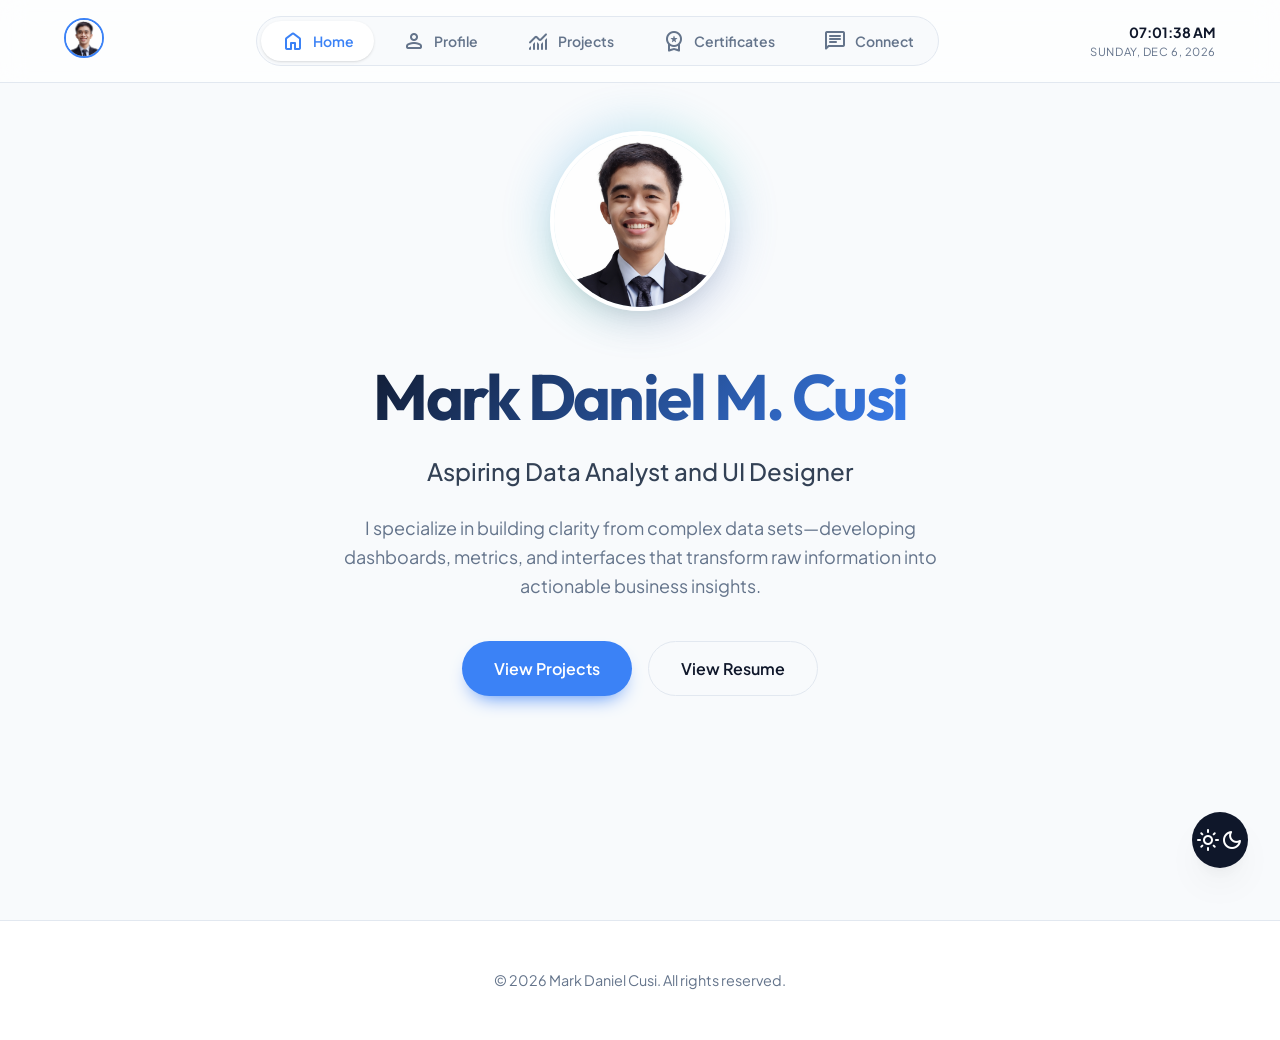
==== index.html @ cce2f7a3 "first commit" ====
<!DOCTYPE html>
<html lang="en">

<head>
    <meta charset="UTF-8">
    <meta name="viewport" content="width=device-width, initial-scale=1.0">
    <title>Mark Daniel M. Cusi | Data Analyst & UI Designer</title>
    <meta name="description"
        content="Portfolio of Mark Daniel M. Cusi, an aspiring Data Analyst and UI Designer specializing in turning data into actionable insights.">
    <link rel="stylesheet" href="styles.css">
    <link rel="stylesheet"
        href="https://fonts.googleapis.com/css2?family=Material+Symbols+Rounded:opsz,wght,FILL,GRAD@20..48,100..700,0..1,-50..200" />
</head>

<body>
    <!-- Header -->
    <header class="header">
        <div class="header-container">
            <div class="header-left">
                <img class="header-profile-pic" src="assets\profilepic.png" alt="Mark Daniel M. Cusi">
            </div>

            <nav class="navigation">
                <button class="nav-btn active" data-page="home">
                    <span class="material-symbols-rounded">home</span>Home
                </button>
                <button class="nav-btn" data-page="profile">
                    <span class="material-symbols-rounded">person</span>Profile
                </button>
                <button class="nav-btn" data-page="projects">
                    <span class="material-symbols-rounded">monitoring</span>Projects
                </button>
                <button class="nav-btn" data-page="certificates">
                    <span class="material-symbols-rounded">workspace_premium</span>Certificates
                </button>
                <button class="nav-btn" data-page="connect">
                    <span class="material-symbols-rounded">chat</span>Connect
                </button>
            </nav>

            <div class="header-right">
                <div class="time-info">
                    <div class="time" id="currentTime">00:00:00 AM</div>
                    <div class="date" id="currentDate">LOADING...</div>
                </div>
                <button class="hamburger" id="hamburger" aria-label="Menu">
                    <span class="material-symbols-rounded">menu</span>
                </button>
            </div>
        </div>

        <!-- Mobile Navigation -->
        <div class="mobile-nav" id="mobileNav">
            <button class="nav-btn active" data-page="home"><span
                    class="material-symbols-rounded">home</span>Home</button>
            <button class="nav-btn" data-page="profile"><span
                    class="material-symbols-rounded">person</span>Profile</button>
            <button class="nav-btn" data-page="projects"><span
                    class="material-symbols-rounded">monitoring</span>Projects</button>
            <button class="nav-btn" data-page="certificates"><span
                    class="material-symbols-rounded">workspace_premium</span>Certificates</button>
            <button class="nav-btn" data-page="connect"><span
                    class="material-symbols-rounded">chat</span>Connect</button>
        </div>
    </header>

    <main class="container">
        <!-- Hero Section -->
        <div class="page active" id="page-home">
            <section class="hero-section">
                <div class="hero-image-wrapper">
                    <img src="assets\profilepic.png" alt="Mark Daniel M. Cusi" class="hero-image">
                </div>
                <div class="hero-content">
                    <h1>Mark Daniel M. Cusi</h1>
                    <p class="hero-tagline">Aspiring Data Analyst and UI Designer</p>
                    <p class="hero-intro">
                        I specialize in building clarity from complex data sets—developing dashboards, metrics, and
                        interfaces that transform raw information into actionable business insights.
                    </p>
                    <div class="hero-actions">
                        <a href="#projects" class="btn btn-primary" onclick="switchPage('projects')">View Projects</a>
                        <a href="assets\CUSI-CV.pdf" class="btn btn-secondary" target="_blank">View Resume</a>
                    </div>
                </div>
            </section>
        </div>

        <!-- Profile Section -->
        <div class="page" id="page-profile">
            <h2 class="page-title">Professional Profile</h2>
            <p class="page-intro">Bridging the gap between raw data and meaningful user experiences.</p>

            <div class="profile-grid">
                <div class="profile-info">
                    <div class="info-card">
                        <h3>About Me</h3>
                        <p style="margin-bottom: 1.5rem;">
                            As an IT graduate with a focus on Business Analytics, I am passionate about data
                            storytelling. I combine technical proficiency in SQL and Python with a keen eye for design
                            to create reports that are not only accurate but also intuitive and visually compelling.
                        </p>
                        <h4 style="margin-bottom: 1rem;">Core Competencies</h4>
                        <ul class="competency-list">
                            <li>• Vibe Coding</li>
                            <li>• Data Cleaning</li>
                            <li>• SQL Optimization</li>
                            <li>• Data Analysis</li>
                            <li>• Dashboard Design</li>
                            <li>• UI/UX Principles</li>
                            <li>• Business Reporting</li>
                        </ul>
                    </div>
                </div>

                <div class="profile-skills">
                    <h3>Technical Toolset</h3>
                    <div class="skills-container">
                        <div class="skill-item">
                            <span class="material-symbols-rounded skill-icon">database</span>
                            <span class="skill-name">MySQL</span>
                        </div>
                        <div class="skill-item">
                            <span class="material-symbols-rounded skill-icon">database</span>
                            <span class="skill-name">PostgreSQL</span>
                        </div>
                        <div class="skill-item">
                            <span class="material-symbols-rounded skill-icon">terminal</span>
                            <span class="skill-name">Python</span>
                        </div>
                        <div class="skill-item">
                            <span class="material-symbols-rounded skill-icon">bar_chart</span>
                            <span class="skill-name">Power BI</span>
                        </div>
                        <div class="skill-item">
                            <span class="material-symbols-rounded skill-icon">bar_chart</span>
                            <span class="skill-name">Tableau</span>
                        </div>
                        <div class="skill-item">
                            <span class="material-symbols-rounded skill-icon">table_chart</span>
                            <span class="skill-name">Excel</span>
                        </div>
                        <div class="skill-item">
                            <span class="material-symbols-rounded skill-icon">brush</span>
                            <span class="skill-name">Figma</span>
                        </div>
                        <div class="skill-item">
                            <span class="material-symbols-rounded skill-icon">code</span>
                            <span class="skill-name">HTML/CSS</span>
                        </div>
                    </div>
                </div>
            </div>
        </div>

        <!-- Projects Section -->
        <div class="page" id="page-projects">
            <h2 class="page-title">Analytics Portfolio</h2>
            <p class="page-intro">Selected case studies demonstrating technical depth and business impact.</p>

            <div class="projects-grid">
                <a href="projects/kpi.html" class="project-card">
                    <div class="project-image-box">
                        <img src="assets/dashboard1/COFFEE SALES-page-001.jpg" alt="Coffee Sales Dashboard">
                    </div>
                    <div class="project-content">
                        <span class="project-type">Business Intelligence</span>
                        <h3 class="project-title">Executive KPI Analysis — Coffee Sales</h3>
                        <p class="project-description">A performance-focused dashboard summarizing customer behavior and
                            revenue trends for executive decision-making.</p>
                        <div class="project-footer">
                            <div class="project-tools">
                                <span class="tool-badge">Excel</span>
                                <span class="tool-badge">Power BI</span>
                            </div>
                            <span class="btn btn-secondary"
                                style="padding: 0.5rem 1rem; font-size: 0.875rem;">Details</span>
                        </div>
                    </div>
                </a>

                <a href="projects/segmentation.html" class="project-card">
                    <div class="project-image-box">
                        <img src="assets\projects\Dashboard2.png" alt="Market Segmentation">
                    </div>
                    <div class="project-content">
                        <span class="project-type">Market Analysis</span>
                        <h3 class="project-title">Movie Industry Performance</h3>
                        <p class="project-description">Data-driven analysis of top-performing movies focusing on ROI,
                            popularity, and language trends from 2000–2017.</p>
                        <div class="project-footer">
                            <div class="project-tools">
                                <span class="tool-badge">SQL</span>
                                <span class="tool-badge">Tableau</span>
                            </div>
                            <span class="btn btn-secondary"
                                style="padding: 0.5rem 1rem; font-size: 0.875rem;">Details</span>
                        </div>
                    </div>
                </a>

                <a href="projects/video-game-sales.html" class="project-card">
                    <div class="project-image-box">
                        <img src="assets/projects/video_game_sales_dashboard.png" alt="Video Game Sales Analysis">
                    </div>
                    <div class="project-content">
                        <span class="project-type">Data Visualization</span>
                        <h3 class="project-title">Global Video Game Sales (2024)</h3>
                        <p class="project-description">Comprehensive analysis of 64,000+ titles tracking industry
                            evolution and sales trends from 1971 to 2024.</p>
                        <div class="project-footer">
                            <div class="project-tools">
                                <span class="tool-badge">Power BI</span>
                                <span class="tool-badge">Excel</span>
                            </div>
                            <span class="btn btn-secondary"
                                style="padding: 0.5rem 1rem; font-size: 0.875rem;">Details</span>
                        </div>
                    </div>
                </a>
            </div>
        </div>

        <!-- Certificates Section -->
        <div class="page" id="page-certificates">
            <h2 class="page-title">Professional Credentials</h2>
            <p class="page-intro">Industry-recognized certifications and technical training.</p>

            <div class="certificates-grid">
                <div class="cert-card"
                    onclick="openCertModal('assets/certificates/CER1.png', 'CISCO - Computer Hardware Basics')">
                    <img src="assets/certificates/CER1.png" alt="CISCO Hardware" class="cert-image">
                    <h3 class="cert-title">Computer Hardware Basics</h3>
                    <p class="cert-org">CISCO Networking Academy</p>
                </div>
                <div class="cert-card"
                    onclick="openCertModal('assets/DATA ESSENTIAL.jpg', 'CISCO - Data Science Essentials with Python')">
                    <img src="assets/DATA ESSENTIAL.jpg" alt="Data Science" class="cert-image">
                    <h3 class="cert-title">Data Science Essentials</h3>
                    <p class="cert-org">CISCO Networking Academy</p>
                </div>
                <div class="cert-card"
                    onclick="openCertModal('assets/Data-Analytics-Essentials-page-001.jpg', 'CISCO - Data Analytics Essentials')">
                    <img src="assets/Data-Analytics-Essentials-page-001.jpg" alt="Data Analytics" class="cert-image">
                    <h3 class="cert-title">Data Analytics Essentials</h3>
                    <p class="cert-org">CISCO Networking Academy</p>
                </div>
            </div>
        </div>

        <!-- Connect Section -->
        <div class="page" id="page-connect">
            <h2 class="page-title">Connect With Me</h2>
            <p class="page-intro">Let's collaborate on your next data-driven project.</p>

            <div class="connect-container">
                <div class="social-links">
                    <a href="mailto:cusidaniel965@gmail.com?subject=Inquiry%20from%20Portfolio" class="social-item">
                        <span class="material-symbols-rounded social-icon">mail</span>
                        <span>Email</span>
                    </a>
                    <a href="https://www.linkedin.com/in/mark-daniel-cusi-5553a5292/" class="social-item">
                        <span class="material-symbols-rounded social-icon">link</span>
                        <span>LinkedIn</span>
                    </a>
                    <a href="https://github.com/daynoo15" class="social-item">
                        <span class="material-symbols-rounded social-icon">terminal</span>
                        <span>GitHub</span>
                    </a>
                </div>

                <div class="contact-form-minimal">
                    <h3 style="margin-bottom: 1rem;">Interested in working together?</h3>
                    <p style="color: var(--text-muted); margin-bottom: 2rem;">I'm currently open to new opportunities
                        and collaborations.</p>
                    <a href="https://www.facebook.com/danielcusi15" class="btn btn-primary">Send a Message</a>
                </div>
            </div>
        </div>
    </main>

    <footer class="footer">
        <div class="footer-container">
            <p>&copy; 2026 Mark Daniel Cusi. All rights reserved.</p>
        </div>
    </footer>

    <!-- Theme Toggle -->
    <button class="theme-toggle" id="themeToggle" title="Toggle Theme">
        <span class="material-symbols-rounded toggle-sun">light_mode</span>
        <span class="material-symbols-rounded toggle-moon">dark_mode</span>
    </button>

    <!-- Certificate Modal -->
    <div class="cert-modal" id="certModal">
        <div class="cert-modal-backdrop" onclick="closeCertModal()"></div>
        <div class="cert-modal-content">
            <button class="cert-modal-close" onclick="closeCertModal()">&times;</button>
            <img class="cert-modal-image" id="certModalImage" src="" alt="">
            <h3 id="certModalTitle" style="margin-top: 1rem; text-align: center;"></h3>
        </div>
    </div>

    <script>
        // Time & Date
        function updateTime() {
            const now = new Date();
            const timeStr = now.toLocaleTimeString('en-US', { hour12: true, hour: '2-digit', minute: '2-digit', second: '2-digit' });
            const dateStr = now.toLocaleDateString('en-US', { weekday: 'long', year: 'numeric', month: 'short', day: 'numeric' }).toUpperCase();

            document.getElementById('currentTime').textContent = timeStr;
            document.getElementById('currentDate').textContent = dateStr;
        }
        setInterval(updateTime, 1000);
        updateTime();

        // Page Navigation
        const navBtns = document.querySelectorAll('.nav-btn');
        const pages = document.querySelectorAll('.page');
        const mobileNav = document.getElementById('mobileNav');

        function switchPage(targetPage) {
            navBtns.forEach(b => b.classList.remove('active'));
            document.querySelectorAll(`.nav-btn[data-page="${targetPage}"]`).forEach(b => b.classList.add('active'));

            pages.forEach(p => {
                p.classList.remove('active');
                if (p.id === `page-${targetPage}`) p.classList.add('active');
            });

            mobileNav.classList.remove('open');
            window.scrollTo({ top: 0, behavior: 'smooth' });
        }

        navBtns.forEach(btn => {
            btn.addEventListener('click', () => {
                const targetPage = btn.getAttribute('data-page');
                switchPage(targetPage);
            });
        });

        // Hamburger
        document.getElementById('hamburger').addEventListener('click', () => {
            mobileNav.classList.toggle('open');
        });

        // Theme Toggle
        const themeToggle = document.getElementById('themeToggle');
        themeToggle.addEventListener('click', () => {
            document.body.classList.toggle('dark-mode');
            localStorage.setItem('theme', document.body.classList.contains('dark-mode') ? 'dark' : 'light');
        });

        if (localStorage.getItem('theme') === 'dark') {
            document.body.classList.add('dark-mode');
        }

        // Certificate Modal
        const certModal = document.getElementById('certModal');
        const certModalImg = document.getElementById('certModalImage');
        const certModalTitle = document.getElementById('certModalTitle');

        function openCertModal(src, title) {
            certModalImg.src = src;
            certModalTitle.textContent = title;
            certModal.classList.add('open');
            document.body.style.overflow = 'hidden';
        }

        function closeCertModal() {
            certModal.classList.remove('open');
            document.body.style.overflow = 'auto';
        }

        // Intersection Observer for animations
        const observerOptions = {
            threshold: 0.1,
            rootMargin: '0px 0px -50px 0px'
        };

        const observer = new IntersectionObserver((entries) => {
            entries.forEach(entry => {
                if (entry.isIntersecting) {
                    entry.target.style.opacity = '1';
                    entry.target.style.transform = 'translateY(0)';
                    observer.unobserve(entry.target);
                }
            });
        }, observerOptions);

        function initAnimations() {
            const animatedElements = document.querySelectorAll('.skill-item, .project-card, .cert-card, .info-card');
            animatedElements.forEach(el => {
                el.style.opacity = '0';
                el.style.transform = 'translateY(20px)';
                el.style.transition = 'all 0.6s cubic-bezier(0.23, 1, 0.32, 1)';
                observer.observe(el);
            });
        }

        // Initialize animations on page load and page switch
        document.addEventListener('DOMContentLoaded', initAnimations);

        const originalSwitchPage = switchPage;
        switchPage = function (targetPage) {
            originalSwitchPage(targetPage);
            setTimeout(initAnimations, 100);
        };
        window.switchPage = switchPage;
        window.openCertModal = openCertModal;
        window.closeCertModal = closeCertModal;
    </script>
</body>

</html>
---- styles.css ----
@import url('https://fonts.googleapis.com/css2?family=Outfit:wght@300;400;500;600;700;800&family=Plus+Jakarta+Sans:wght@300;400;500;600;700;800&display=swap');

:root {
    /* Primary Palette */
    --primary: #0f172a;
    --primary-light: #1e293b;
    --brand-blue: #3b82f6;
    --brand-teal: #14b8a6;
    --brand-purple: #8b5cf6;
    --accent: var(--brand-blue);

    /* Backgrounds */
    --bg-main: #f8fafc;
    --bg-card: #ffffff;
    --bg-glass: rgba(255, 255, 255, 0.7);

    /* Text Colors */
    --text-heading: #0f172a;
    --text-body: #334155;
    --text-muted: #64748b;
    --text-on-brand: #ffffff;

    /* Decoration */
    --border: #e2e8f0;
    --border-hover: #cbd5e1;
    --radius-sm: 8px;
    --radius-md: 16px;
    --radius-lg: 24px;
    --radius-full: 9999px;

    /* Shadows - Soft & Modern */
    --shadow-sm: 0 1px 3px 0 rgb(0 0 0 / 0.1), 0 1px 2px -1px rgb(0 0 0 / 0.1);
    --shadow-md: 0 4px 20px -2px rgb(0 0 0 / 0.05), 0 2px 10px -2px rgb(0 0 0 / 0.05);
    --shadow-lg: 0 20px 40px -10px rgb(0 0 0 / 0.08), 0 10px 20px -10px rgb(0 0 0 / 0.08);
    --shadow-inner: inset 0 2px 4px 0 rgb(0 0 0 / 0.05);

    /* Transitions */
    --transition: all 0.3s cubic-bezier(0.4, 0, 0.2, 1);
}

body.dark-mode {
    --bg-main: #020617;
    --bg-card: #0f172a;
    --bg-glass: rgba(15, 23, 42, 0.7);
    --text-heading: #f1f5f9;
    --text-body: #94a3b8;
    --text-muted: #64748b;
    --border: #1e293b;
    --border-hover: #334155;
}

* {
    margin: 0;
    padding: 0;
    box-sizing: border-box;
}

html {
    scroll-behavior: smooth;
}

body {
    font-family: 'Plus Jakarta Sans', sans-serif;
    background-color: var(--bg-main);
    color: var(--text-body);
    line-height: 1.6;
    -webkit-font-smoothing: antialiased;
    overflow-x: hidden;
    display: flex;
    flex-direction: column;
    min-height: 100vh;
}

h1,
h2,
h3,
h4,
h5,
h6 {
    font-family: 'Outfit', sans-serif;
    color: var(--text-heading);
    font-weight: 700;
    line-height: 1.2;
}

/* Layout */
.container {
    max-width: 1200px;
    margin: 0 auto;
    padding: 0 1.5rem;
    flex: 1;
}

/* Header & Navigation */
.header {
    position: sticky;
    top: 0;
    z-index: 1000;
    background-color: var(--bg-glass);
    backdrop-filter: blur(12px);
    -webkit-backdrop-filter: blur(12px);
    border-bottom: 1px solid var(--border);
    transition: var(--transition);
}

.header-container {
    max-width: 1200px;
    margin: 0 auto;
    padding: 1rem 1.5rem;
    display: flex;
    justify-content: space-between;
    align-items: center;
}

.header-profile-pic {
    width: 40px;
    height: 40px;
    border-radius: var(--radius-full);
    object-fit: cover;
    border: 2px solid var(--brand-blue);
    transition: var(--transition);
}

.header-profile-pic:hover {
    transform: scale(1.1);
}

.navigation {
    display: flex;
    gap: 0.5rem;
    background: var(--bg-main);
    padding: 0.25rem;
    border-radius: var(--radius-full);
    border: 1px solid var(--border);
}

.nav-btn {
    background: transparent;
    border: none;
    color: var(--text-muted);
    padding: 0.5rem 1.25rem;
    border-radius: var(--radius-full);
    font-family: inherit;
    font-weight: 600;
    font-size: 0.875rem;
    cursor: pointer;
    transition: var(--transition);
    display: flex;
    align-items: center;
    gap: 0.5rem;
}

.nav-btn.active {
    background-color: var(--bg-card);
    color: var(--brand-blue);
    box-shadow: var(--shadow-sm);
}

.nav-btn:hover:not(.active) {
    color: var(--brand-blue);
    background-color: rgba(59, 130, 246, 0.05);
}

.header-right {
    display: flex;
    align-items: center;
    gap: 1rem;
}

.time-info {
    text-align: right;
    display: block;
}

.time {
    font-size: 0.875rem;
    font-weight: 700;
    color: var(--text-heading);
}

.date {
    font-size: 0.7rem;
    color: var(--text-muted);
    text-transform: uppercase;
    letter-spacing: 0.05em;
}

.hamburger {
    display: none;
    background: none;
    border: none;
    cursor: pointer;
    color: var(--text-heading);
}

.mobile-nav {
    display: none;
    position: fixed;
    top: 72px;
    left: 0;
    width: 100%;
    background: var(--bg-card);
    border-bottom: 1px solid var(--border);
    padding: 1rem;
    flex-direction: column;
    gap: 0.5rem;
    z-index: 999;
    box-shadow: var(--shadow-lg);
}

.mobile-nav.open {
    display: flex;
}

@media (max-width: 900px) {
    .navigation {
        display: none;
    }

    .hamburger {
        display: block;
    }

    .time-info {
        display: none;
    }
}

@media (max-width: 768px) {
    .hero-section {
        padding: 4rem 0 3rem;
    }

    .hero-content h1 {
        font-size: 2.75rem;
    }

    .hero-actions {
        flex-direction: column;
        width: 100%;
        max-width: 300px;
        margin: 0 auto;
    }

    .btn {
        width: 100%;
        justify-content: center;
    }

    .profile-grid {
        grid-template-columns: 1fr;
        gap: 2rem;
    }

    .projects-grid {
        grid-template-columns: 1fr;
    }

    .certificates-grid {
        grid-template-columns: 1fr;
    }

    .page-title {
        font-size: 2.25rem;
        margin-top: 2rem;
        padding-bottom: 1.5rem;
    }

    .contact-form-minimal {
        padding: 2rem 1.5rem;
    }

    .social-links {
        flex-wrap: wrap;
        gap: 1.5rem;
    }
}

@media (max-width: 480px) {
    .hero-content h1 {
        font-size: 2.25rem;
    }

    .hero-tagline {
        font-size: 1.25rem;
    }

    .hero-intro {
        font-size: 1rem;
    }

    .container {
        padding: 0 1rem;
    }

    .page-title {
        font-size: 1.75rem;
    }

    .info-card {
        padding: 1.5rem;
    }
}
/* Hero Section */
.hero-section {
    padding: 3rem 0 6rem;
    display: flex;
    flex-direction: column;
    align-items: center;
    text-align: center;
    gap: 2rem;
}

.hero-image-wrapper {
    position: relative;
    width: 180px;
    height: 180px;
    margin-bottom: 1rem;
}

.hero-image-wrapper::before {
    content: '';
    position: absolute;
    inset: -10px;
    border-radius: 50%;
    background: linear-gradient(135deg, var(--brand-blue), var(--brand-teal), var(--brand-purple));
    opacity: 0.2;
    z-index: -1;
    filter: blur(20px);
}

.hero-image {
    width: 100%;
    height: 100%;
    border-radius: 50%;
    object-fit: cover;
    border: 4px solid var(--bg-card);
    box-shadow: var(--shadow-lg);
}

.hero-content h1 {
    font-size: 4rem;
    margin-bottom: 1rem;
    letter-spacing: -0.04em;
    background: linear-gradient(135deg, var(--text-heading), var(--brand-blue));
    -webkit-background-clip: text;
    -webkit-text-fill-color: transparent;
}

.hero-tagline {
    font-size: 1.5rem;
    font-weight: 500;
    color: var(--text-body);
    margin-bottom: 1.5rem;
}

.hero-intro {
    max-width: 600px;
    margin: 0 auto 2.5rem;
    font-size: 1.125rem;
    color: var(--text-muted);
}

.hero-actions {
    display: flex;
    gap: 1rem;
    justify-content: center;
}

.btn {
    padding: 0.875rem 2rem;
    border-radius: var(--radius-full);
    font-weight: 600;
    font-size: 1rem;
    cursor: pointer;
    transition: var(--transition);
    text-decoration: none;
    display: inline-flex;
    align-items: center;
    gap: 0.5rem;
}

.btn-primary {
    background-color: var(--brand-blue);
    color: white;
    border: none;
    box-shadow: 0 10px 20px -10px var(--brand-blue);
}

.btn-primary:hover {
    transform: translateY(-2px);
    box-shadow: 0 15px 30px -10px var(--brand-blue);
}

.btn-secondary {
    background-color: transparent;
    color: var(--text-heading);
    border: 1px solid var(--border);
}

.btn-secondary:hover {
    background-color: var(--bg-main);
    border-color: var(--border-hover);
}

/* Page Components */
.page {
    display: none;
    margin-bottom: 8rem;
    animation: slideUp 0.6s cubic-bezier(0.23, 1, 0.32, 1);
}

.page.active {
    display: block;
}

@keyframes slideUp {
    from {
        opacity: 0;
        transform: translateY(30px);
    }

    to {
        opacity: 1;
        transform: translateY(0);
    }
}

.page-title {
    font-size: 2.5rem;
    margin-top: 4rem;
    margin-bottom: 1rem;
    padding-bottom: 3rem;
    text-align: center;
}

.page-intro {
    text-align: center;
    color: var(--text-muted);
    margin-bottom: 2.5rem;
    max-width: 700px;
    margin-left: auto;
    margin-right: auto;
}

/* Profile Section */
.profile-grid {
    display: grid;
    grid-template-columns: 1fr 1fr;
    gap: 3rem;
    margin-bottom: 4rem;
}

.profile-info h3,
.profile-skills h3 {
    margin-bottom: 1.5rem;
    font-size: 1.5rem;
}

.info-card {
    background: var(--bg-card);
    border: 1px solid var(--border);
    border-radius: var(--radius-md);
    padding: 2rem;
    box-shadow: var(--shadow-md);
}

.competency-list {
    list-style: none;
    display: grid;
    grid-template-columns: 1fr 1fr;
    gap: 0.5rem;
    color: var(--text-muted);
    font-size: 0.9rem;
}

.skills-container {
    display: grid;
    grid-template-columns: repeat(auto-fill, minmax(140px, 1fr));
    gap: 1rem;
}

.skill-item {
    background: var(--bg-card);
    border: 1px solid var(--border);
    border-radius: var(--radius-sm);
    padding: 1rem;
    display: flex;
    flex-direction: column;
    align-items: center;
    gap: 0.5rem;
    transition: var(--transition);
}

.skill-item:hover {
    transform: translateY(-5px);
    border-color: var(--brand-blue);
    box-shadow: var(--shadow-md);
}

.skill-icon {
    font-size: 2rem;
    color: var(--brand-blue);
}

.skill-name {
    font-weight: 600;
    font-size: 0.875rem;
}

/* Mobile Profile Redesign (Applied to Mobile Only) */
@media (max-width: 480px) {
    #page-profile {
        padding: 2rem 1.5rem;
    }

    #page-profile .page-title {
        color: #ffffff;
        font-weight: 800;
        font-size: 2.25rem;
        margin-top: 0;
        margin-bottom: 0.5rem;
        text-align: center;
    }

    #page-profile .page-intro {
        color: #94a3b8;
        font-size: 1rem;
        margin-bottom: 3rem;
        text-align: center;
        max-width: 320px;
        margin-left: auto;
        margin-right: auto;
    }

    .profile-grid {
        display: flex;
        flex-direction: column;
        gap: 3rem;
    }

    .info-card {
        background: rgba(15, 23, 42, 0.6);
        backdrop-filter: blur(16px);
        -webkit-backdrop-filter: blur(16px);
        border: 1px solid rgba(59, 130, 246, 0.2);
        border-radius: var(--radius-lg);
        padding: 1.75rem;
        box-shadow: 0 0 30px rgba(59, 130, 246, 0.15);
        width: 100%;
    }

    .info-card h3 {
        color: #ffffff;
        font-size: 1.5rem;
        margin-bottom: 1rem;
        text-align: left;
    }

    .info-card p {
        color: #cbd5e1;
        line-height: 1.8;
        margin-bottom: 2rem;
    }

    .info-card h4 {
        color: #ffffff;
        font-size: 1.1rem;
        margin-bottom: 1rem;
        text-align: left;
    }

    .competency-list {
        grid-template-columns: 1fr 1fr;
        gap: 0.75rem;
        color: #94a3b8;
    }

    .profile-skills h3 {
        color: #ffffff;
        font-size: 1.5rem;
        margin-bottom: 1.5rem;
        text-align: left;
    }

    .skills-container {
        grid-template-columns: 1fr 1fr;
        gap: 1rem;
    }

    .skill-item {
        background: rgba(15, 23, 42, 0.8);
        backdrop-filter: blur(12px);
        -webkit-backdrop-filter: blur(12px);
        border: 1px solid rgba(59, 130, 246, 0.3);
        border-radius: var(--radius-md);
        padding: 1.5rem;
        display: flex;
        flex-direction: column;
        align-items: center;
        justify-content: center;
        gap: 1rem;
        aspect-ratio: 1 / 1;
        transition: all 0.4s cubic-bezier(0.23, 1, 0.32, 1);
        box-shadow: 0 4px 15px rgba(0, 0, 0, 0.3);
    }

    .skill-item:hover {
        transform: translateY(-8px);
        border-color: #3b82f6;
        box-shadow: 0 0 20px rgba(59, 130, 246, 0.4);
        background: rgba(30, 41, 59, 0.9);
    }

    .skill-icon {
        font-size: 2.5rem;
        color: #3b82f6;
        filter: drop-shadow(0 0 8px rgba(59, 130, 246, 0.5));
    }

    .skill-name {
        color: #f1f5f9;
        font-weight: 600;
        font-size: 0.9rem;
        text-align: center;
    }
}

/* Projects Section */
.projects-grid {
    display: grid;
    grid-template-columns: repeat(3, 1fr);
    gap: 1.5rem;
}

.project-card {
    background: var(--bg-card);
    border: 1px solid var(--border);
    border-radius: var(--radius-md);
    overflow: hidden;
    transition: var(--transition);
    display: flex;
    flex-direction: column;
    text-decoration: none;
    color: inherit;
}

.project-card:hover {
    transform: translateY(-8px);
    box-shadow: var(--shadow-lg);
    border-color: var(--brand-blue);
}

.project-image-box {
    height: 120px;
    overflow: hidden;
    position: relative;
}

.project-image-box img {
    width: 100%;
    height: 100%;
    object-fit: cover;
    transition: transform 0.5s ease;
}

.project-card:hover .project-image-box img {
    transform: scale(1.1);
}

.project-content {
    padding: 1rem;
    display: flex;
    flex-direction: column;
    flex-grow: 1;
}

.project-type {
    font-size: 0.7rem;
    font-weight: 700;
    color: var(--brand-teal);
    text-transform: uppercase;
    letter-spacing: 0.1em;
    margin-bottom: 0.4rem;
}

.project-title {
    font-size: 1.25rem;
    margin-bottom: 0.75rem;
}

.project-description {
    color: var(--text-muted);
    font-size: 0.875rem;
    margin-bottom: 1.25rem;
    flex-grow: 1;
}

.project-footer {
    display: flex;
    justify-content: space-between;
    align-items: center;
    padding-top: 1rem;
    border-top: 1px solid var(--border);
}

.project-tools {
    display: flex;
    gap: 0.4rem;
}

.tool-badge {
    padding: 0.2rem 0.4rem;
    background: var(--bg-main);
    border-radius: 4px;
    font-size: 0.7rem;
    font-weight: 600;
    color: var(--text-body);
}

/* Certificates */
.certificates-grid {
    display: grid;
    grid-template-columns: repeat(3, 1fr);
    gap: 2rem;
}

.cert-card {
    background: var(--bg-card);
    border: 1px solid var(--border);
    border-radius: var(--radius-md);
    padding: 1.5rem;
    transition: var(--transition);
    cursor: pointer;
    text-align: center;
}

.cert-card:hover {
    transform: scale(1.02);
    border-color: var(--brand-purple);
    box-shadow: var(--shadow-md);
}

.cert-image {
    width: 100%;
    height: 140px;
    object-fit: cover;
    border-radius: var(--radius-sm);
    margin-bottom: 1rem;
}

.cert-title {
    font-size: 1.125rem;
    margin-bottom: 0.5rem;
}

.cert-org {
    font-size: 0.875rem;
    color: var(--text-muted);
}

/* Connect Section */
.connect-container {
    max-width: 800px;
    margin: 0 auto;
    text-align: center;
}

.social-links {
    display: flex;
    justify-content: center;
    gap: 2rem;
    margin: 3rem 0;
}

.social-item {
    color: var(--text-heading);
    text-decoration: none;
    display: flex;
    flex-direction: column;
    align-items: center;
    gap: 0.5rem;
    transition: var(--transition);
}

.social-item:hover {
    color: var(--brand-blue);
    transform: translateY(-5px);
}

.social-icon {
    font-size: 2.5rem;
}

.contact-form-minimal {
    margin-top: 4rem;
    padding: 3rem;
    background: var(--bg-card);
    border-radius: var(--radius-lg);
    border: 1px solid var(--border);
    box-shadow: var(--shadow-lg);
}

/* Theme Toggle */
.theme-toggle {
    position: fixed;
    bottom: 2rem;
    right: 2rem;
    width: 3.5rem;
    height: 3.5rem;
    border-radius: 50%;
    background-color: var(--primary);
    color: #fff;
    border: none;
    cursor: pointer;
    box-shadow: var(--shadow-lg);
    z-index: 1001; /* Above fixed footer */
    display: flex;
    align-items: center;
    justify-content: center;
    transition: var(--transition);
}

.theme-toggle:hover {
    transform: scale(1.1) rotate(15deg);
}

.toggle-moon {
    display: none;
}

body.dark-mode .toggle-sun {
    display: none;
}

body.dark-mode .toggle-moon {
    display: block;
}

/* Modal */
.cert-modal {
    display: none;
    position: fixed;
    inset: 0;
    z-index: 2000;
    align-items: center;
    justify-content: center;
    padding: 2rem;
    opacity: 0;
    transition: opacity 0.3s ease;
}

.cert-modal.open {
    display: flex;
    opacity: 1;
}

.cert-modal-backdrop {
    position: absolute;
    inset: 0;
    background-color: rgba(0, 0, 0, 0.85);
    backdrop-filter: blur(8px);
}

.cert-modal-content {
    position: relative;
    background-color: var(--bg-card);
    padding: 1.5rem;
    border-radius: var(--radius-lg);
    max-width: 900px;
    width: 100%;
    box-shadow: var(--shadow-lg);
    transform: scale(0.9);
    transition: transform 0.3s cubic-bezier(0.34, 1.56, 0.64, 1);
}

.cert-modal.open .cert-modal-content {
    transform: scale(1);
}

.cert-modal-image {
    width: 100%;
    height: auto;
    max-height: 70vh;
    border-radius: var(--radius-sm);
    display: block;
    object-fit: contain;
}

.cert-modal-close {
    position: absolute;
    top: -3.5rem;
    right: 0;
    background: transparent;
    color: white;
    border: none;
    font-size: 2.5rem;
    cursor: pointer;
    transition: var(--transition);
}

.cert-modal-close:hover {
    transform: rotate(90deg);
}

/* Theme Toggle */
/* Footer */
.footer {
    padding: 3rem 0;
    border-top: 1px solid var(--border);
    background: var(--bg-card);
    text-align: center;
    margin-top: auto;
}

.footer-container p {
    font-size: 0.9rem;
    color: var(--text-muted);
}

.theme-toggle {
    position: fixed;
    bottom: 2rem;
    right: 2rem;
    width: 3.5rem;
    height: 3.5rem;
    border-radius: 50%;
    background-color: var(--primary);
    color: #fff;
    border: none;
    cursor: pointer;
    box-shadow: var(--shadow-lg);
    z-index: 1000;
    display: flex;
    align-items: center;
    justify-content: center;
    transition: var(--transition);
}

.theme-toggle:hover {
    transform: scale(1.1) rotate(15deg);
}

.toggle-moon {
    display: none;
}

body.dark-mode .toggle-sun {
    display: none;
}

body.dark-mode .toggle-moon {
    display: block;
}
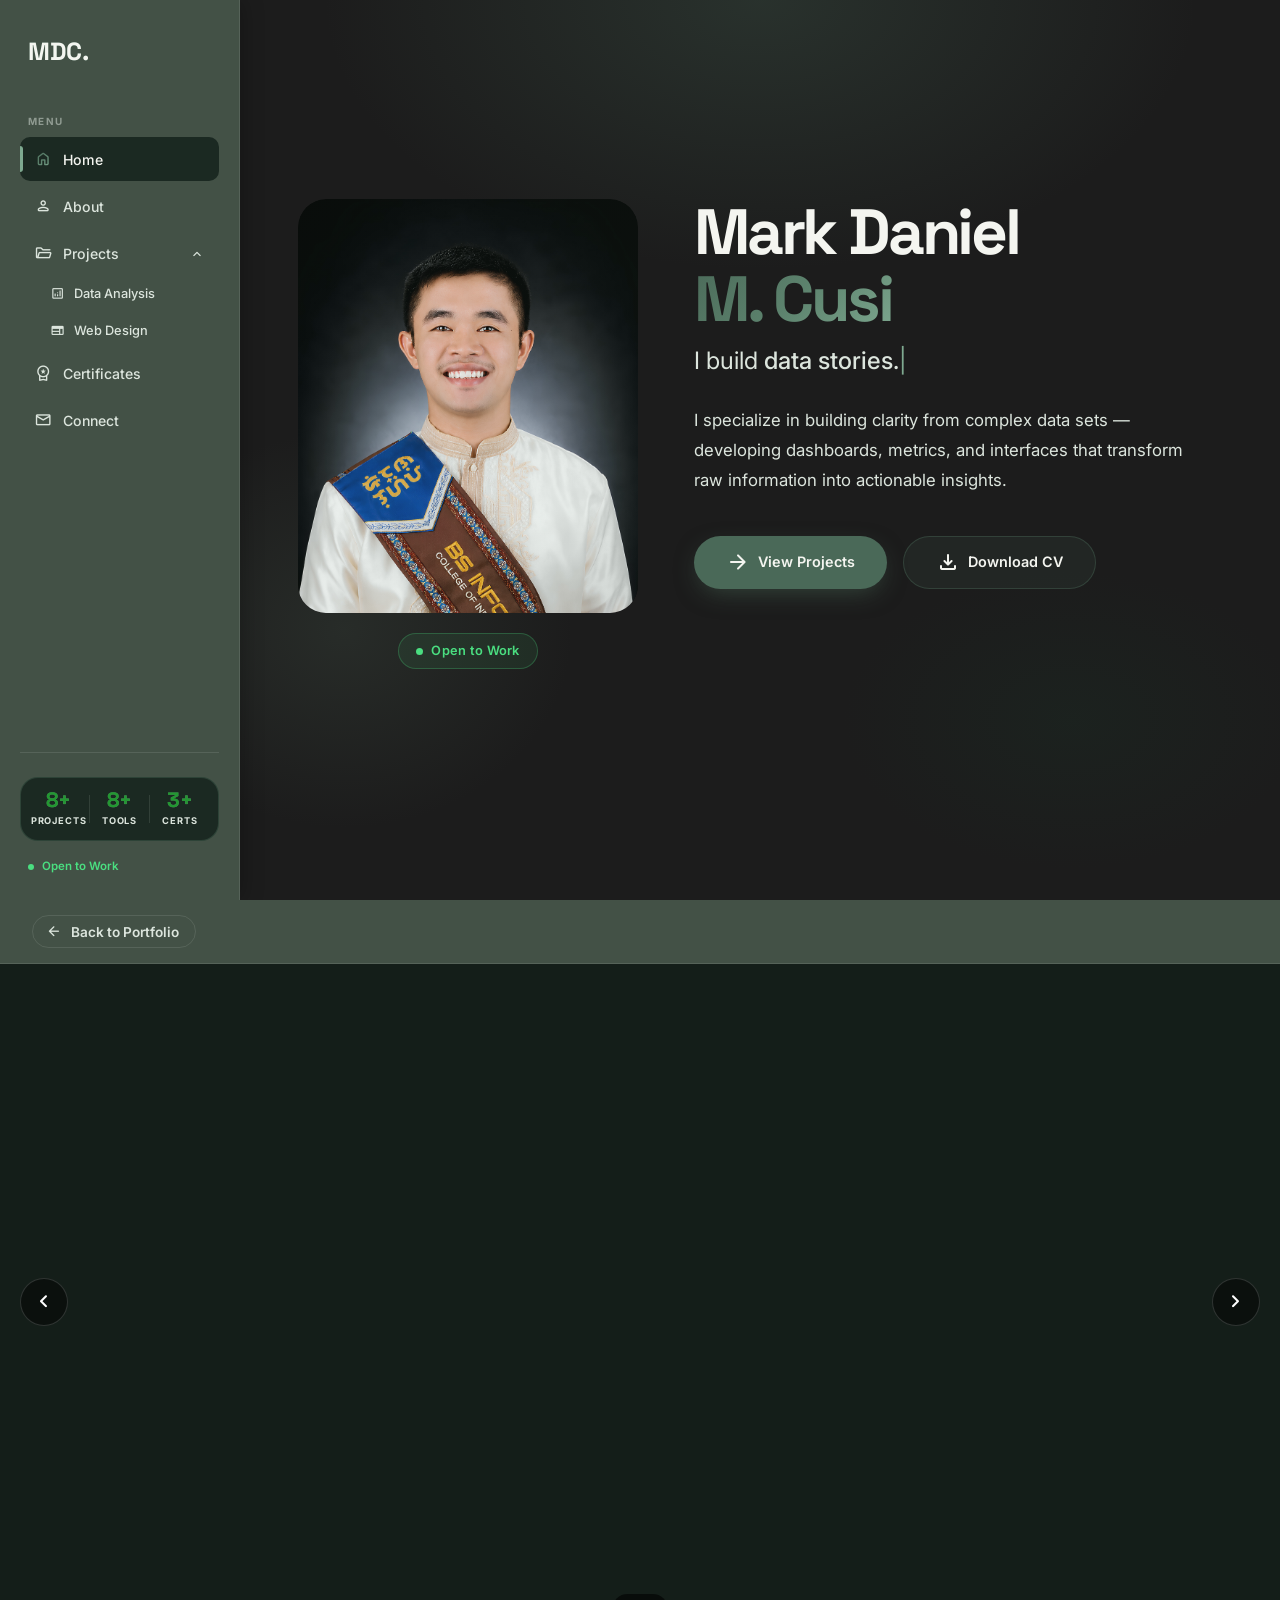
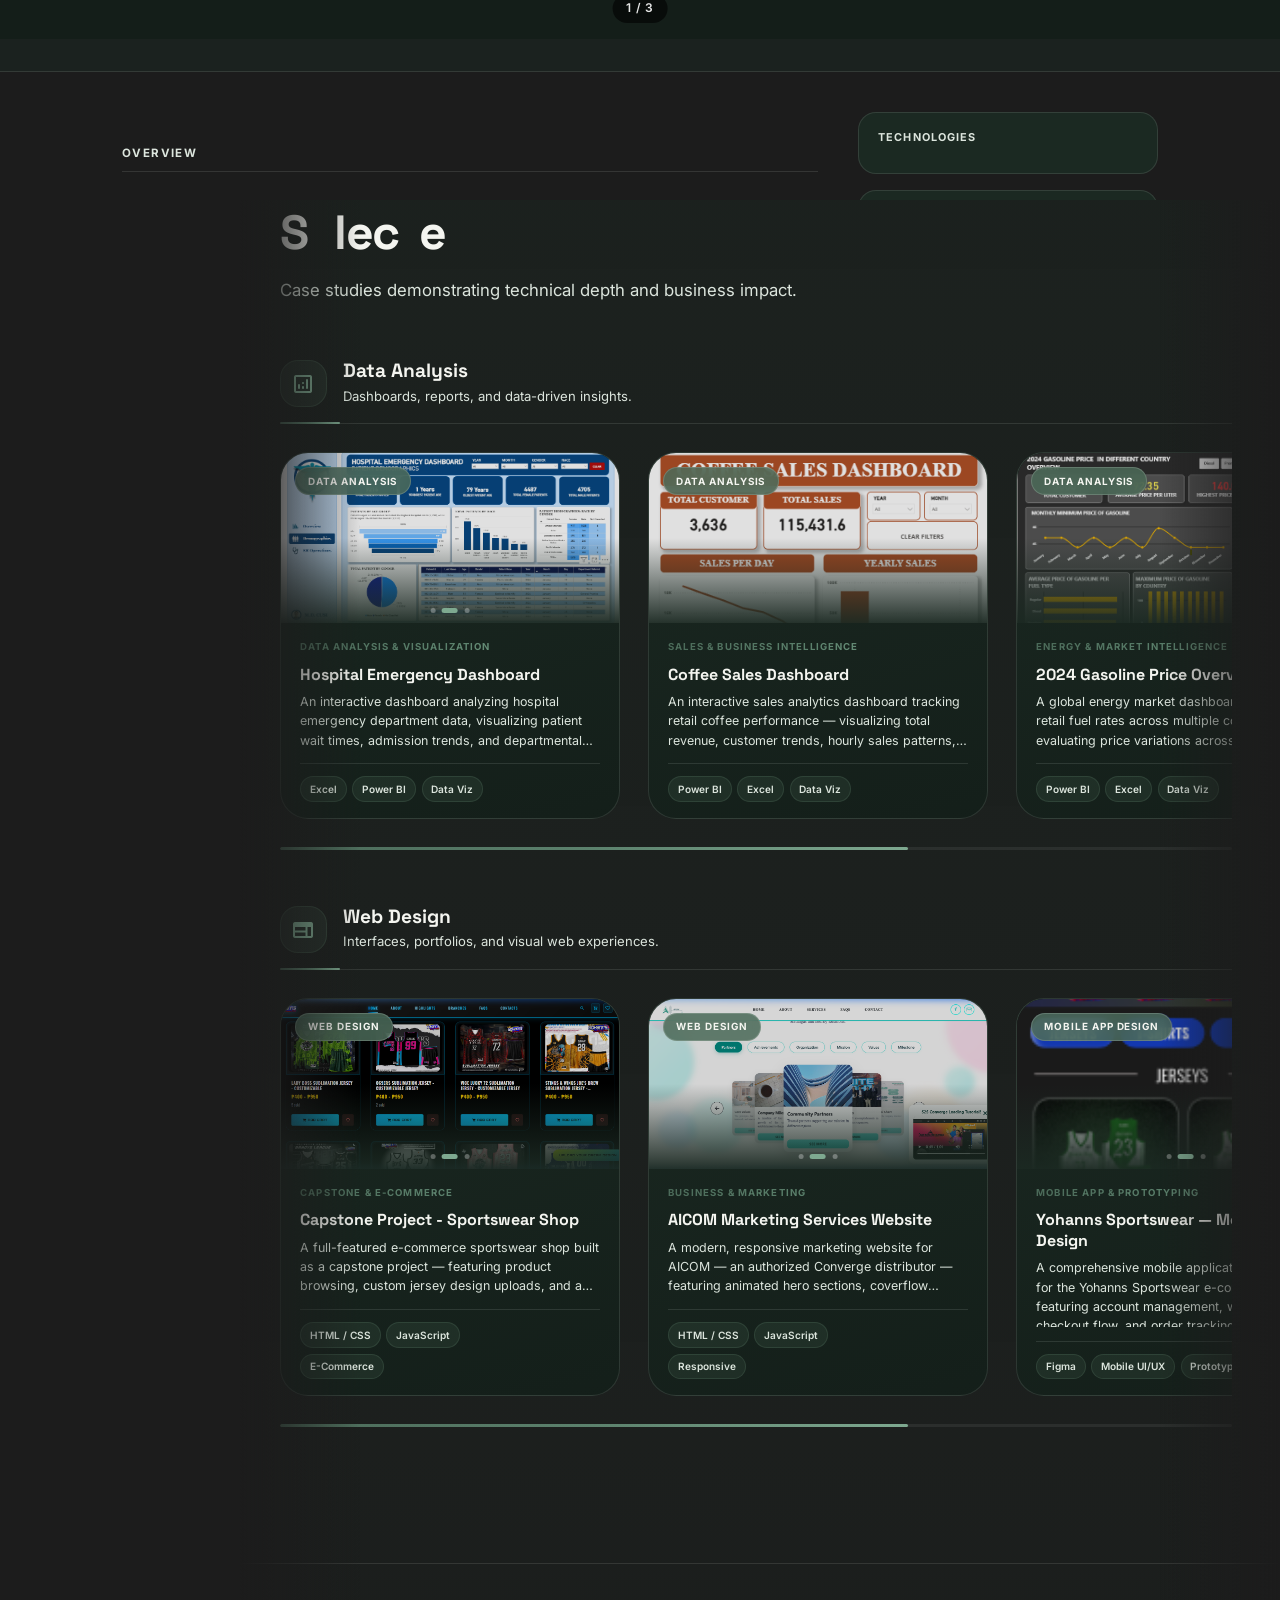
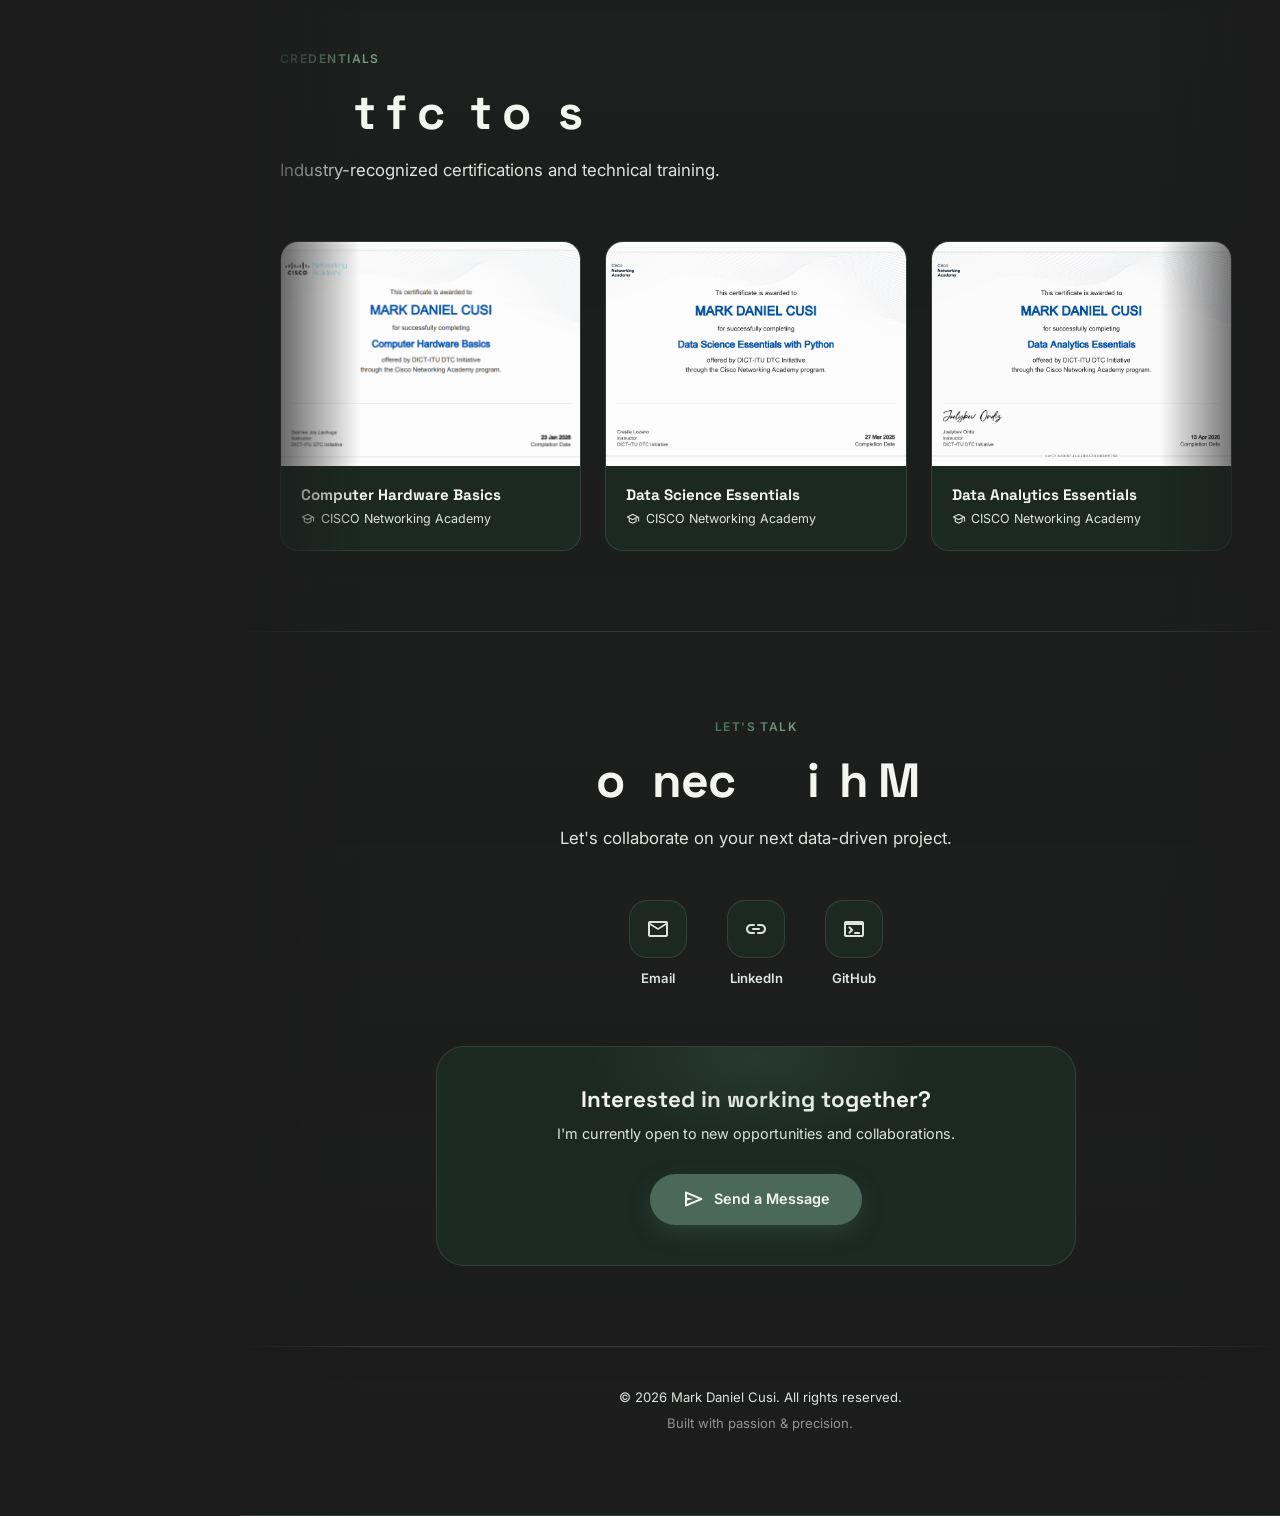
==== commit 2d3d0261: "Add Projects 6-8, update palette, add mobile grid navigation, and organize assets" ====
--- a/index.html
+++ b/index.html
@@ -4,7 +4,7 @@
 <head>
     <meta charset="UTF-8">
     <meta name="viewport" content="width=device-width, initial-scale=1.0">
-    <title>Mark Daniel M. Cusi | Data Analyst & UI Designer</title>
+    <title>Mark Daniel M. Cusi | Data Analyst &amp; UI Designer</title>
     <meta name="description"
         content="Portfolio of Mark Daniel M. Cusi, an aspiring Data Analyst and UI Designer specializing in turning data into actionable insights.">
     <link rel="stylesheet" href="styles.css">
@@ -13,403 +13,1434 @@
 </head>
 
 <body>
-    <!-- Header -->
-    <header class="header">
-        <div class="header-container">
-            <div class="header-left">
-                <img class="header-profile-pic" src="assets\profilepic.png" alt="Mark Daniel M. Cusi">
+
+    <!-- Scroll Progress -->
+    <div class="scroll-progress" id="scrollProgress"></div>
+
+    <!-- Mobile top bar (shows on small screens) -->
+    <div class="mobile-topbar" id="mobileTopbar">
+        <span class="nav-logo">MDC.</span>
+        <button class="hamburger" id="hamburger" aria-label="Menu">
+            <span class="material-symbols-rounded">menu</span>
+        </button>
+    </div>
+
+    <!-- Left Sidebar Nav -->
+    <nav class="nav" id="mainNav">
+        <span class="nav-logo">MDC.</span>
+
+        <span class="nav-section-label">Menu</span>
+        <div class="nav-links">
+            <a href="#home" class="nav-link active" id="nav-home">
+                <span class="material-symbols-rounded nav-icon">home</span>
+                Home
+            </a>
+            <a href="#about" class="nav-link" id="nav-about">
+                <span class="material-symbols-rounded nav-icon">person</span>
+                About
+            </a>
+            <div class="nav-link-group" id="nav-projects-group">
+                <a href="#projects" class="nav-link" id="nav-projects">
+                    <span class="material-symbols-rounded nav-icon">folder_open</span>
+                    Projects
+                    <span class="material-symbols-rounded nav-chevron">expand_more</span>
+                </a>
+                <div class="nav-sub-links" id="nav-projects-sub">
+                    <a href="#grid-data-analysis" class="nav-sub-link" id="nav-data-analysis">
+                        <span class="material-symbols-rounded">analytics</span>
+                        Data Analysis
+                    </a>
+                    <a href="#grid-web-design" class="nav-sub-link" id="nav-web-design">
+                        <span class="material-symbols-rounded">web</span>
+                        Web Design
+                    </a>
+                </div>
             </div>
-
-            <nav class="navigation">
-                <button class="nav-btn active" data-page="home">
-                    <span class="material-symbols-rounded">home</span>Home
-                </button>
-                <button class="nav-btn" data-page="profile">
-                    <span class="material-symbols-rounded">person</span>Profile
-                </button>
-                <button class="nav-btn" data-page="projects">
-                    <span class="material-symbols-rounded">monitoring</span>Projects
-                </button>
-                <button class="nav-btn" data-page="certificates">
-                    <span class="material-symbols-rounded">workspace_premium</span>Certificates
-                </button>
-                <button class="nav-btn" data-page="connect">
-                    <span class="material-symbols-rounded">chat</span>Connect
-                </button>
-            </nav>
-
-            <div class="header-right">
-                <div class="time-info">
-                    <div class="time" id="currentTime">00:00:00 AM</div>
-                    <div class="date" id="currentDate">LOADING...</div>
+            <a href="#certificates" class="nav-link" id="nav-certificates">
+                <span class="material-symbols-rounded nav-icon">workspace_premium</span>
+                Certificates
+            </a>
+            <a href="#connect" class="nav-link" id="nav-connect">
+                <span class="material-symbols-rounded nav-icon">mail</span>
+                Connect
+            </a>
+        </div>
+
+        <div class="nav-footer">
+            <!-- Stats widget -->
+            <div class="nav-stats">
+                <div class="nav-stat-item">
+                    <span class="nav-stat-num" data-target="8">0</span>
+                    <span class="nav-stat-label">Projects</span>
                 </div>
-                <button class="hamburger" id="hamburger" aria-label="Menu">
-                    <span class="material-symbols-rounded">menu</span>
-                </button>
+                <div class="nav-stat-divider"></div>
+                <div class="nav-stat-item">
+                    <span class="nav-stat-num" data-target="8">0</span>
+                    <span class="nav-stat-label">Tools</span>
+                </div>
+                <div class="nav-stat-divider"></div>
+                <div class="nav-stat-item">
+                    <span class="nav-stat-num" data-target="3">0</span>
+                    <span class="nav-stat-label">Certs</span>
+                </div>
+            </div>
+            <div class="nav-status">
+                <span class="nav-status-dot"></span>
+                Open to Work
             </div>
         </div>
-
-        <!-- Mobile Navigation -->
-        <div class="mobile-nav" id="mobileNav">
-            <button class="nav-btn active" data-page="home"><span
-                    class="material-symbols-rounded">home</span>Home</button>
-            <button class="nav-btn" data-page="profile"><span
-                    class="material-symbols-rounded">person</span>Profile</button>
-            <button class="nav-btn" data-page="projects"><span
-                    class="material-symbols-rounded">monitoring</span>Projects</button>
-            <button class="nav-btn" data-page="certificates"><span
-                    class="material-symbols-rounded">workspace_premium</span>Certificates</button>
-            <button class="nav-btn" data-page="connect"><span
-                    class="material-symbols-rounded">chat</span>Connect</button>
+    </nav>
+
+    <!-- Mobile nav dropdown -->
+    <div class="mobile-nav" id="mobileNav">
+        <a href="#home" class="nav-link">Home</a>
+        <a href="#about" class="nav-link">About</a>
+        <a href="#projects" class="nav-link">Projects</a>
+        <a href="#grid-data-analysis" class="nav-link nav-mobile-sub">&#8627; Data Analysis</a>
+        <a href="#grid-web-design" class="nav-link nav-mobile-sub">&#8627; Web Design</a>
+        <a href="#certificates" class="nav-link">Certificates</a>
+        <a href="#connect" class="nav-link">Connect</a>
+    </div>
+
+    <!-- ══════════════════ HERO ══════════════════ -->
+    <section class="hero section" id="home">
+        <div class="page">
+            <div class="hero-layout">
+
+                <!-- Left: Profile Image -->
+                <div class="hero-image-col">
+                    <div class="hero-img-wrap">
+                        <img src="assets/PROFILE1.png" alt="Mark Daniel M. Cusi" class="hero-img">
+                        <div class="hero-img-glow"></div>
+                    </div>
+                    <span class="hero-avail-badge">
+                        <span class="hero-dot"></span>
+                        Open to Work
+                    </span>
+                </div>
+
+                <!-- Right: Content -->
+                <div class="hero-content">
+
+                    <h1 class="hero-name">Mark Daniel<br><span>M. Cusi</span></h1>
+
+                    <p class="hero-role">
+                        I build <span class="typed" id="typingText"></span><span class="cursor">|</span>
+                    </p>
+
+                    <p class="hero-desc">
+                        I specialize in building clarity from complex data sets — developing dashboards,
+                        metrics, and interfaces that transform raw information into actionable insights.
+                    </p>
+
+                    <div class="hero-actions">
+                        <a href="#projects" class="btn btn-primary">
+                            <span class="material-symbols-rounded">arrow_forward</span>
+                            View Projects
+                        </a>
+                        <a href="assets/CUSI-CV.pdf" class="btn btn-ghost" target="_blank">
+                            <span class="material-symbols-rounded">download</span>
+                            Download CV
+                        </a>
+                    </div>
+
+
+                </div>
+
+            </div>
         </div>
-    </header>
-
-    <main class="container">
-        <!-- Hero Section -->
-        <div class="page active" id="page-home">
-            <section class="hero-section">
-                <div class="hero-image-wrapper">
-                    <img src="assets\profilepic.png" alt="Mark Daniel M. Cusi" class="hero-image">
+    </section>
+
+    <!-- ══════════════════ TOOLS MARQUEE ══════════════════ -->
+    <div class="tools-marquee-section">
+        <p class="marquee-label">Tools &amp; Technologies</p>
+
+        <!-- Row 1: forward -->
+        <div class="marquee-track animate-forward" id="marqueeRow1">
+            <!-- set 1 -->
+            <span class="tool-chip">
+                <img src="https://cdn.simpleicons.org/microsoftexcel/217346" alt="Excel"> Microsoft Excel
+            </span>
+            <span class="tool-chip">
+                <img src="https://cdn.simpleicons.org/powerbi/F2C811" alt="Power BI"> Power BI
+            </span>
+            <span class="tool-chip">
+                <img src="https://cdn.simpleicons.org/mysql/4479A1" alt="MySQL"> MySQL
+            </span>
+            <span class="tool-chip">
+                <img src="https://cdn.simpleicons.org/tableau/E97627" alt="Tableau"> Tableau
+            </span>
+            <span class="tool-chip">
+                <img src="https://cdn.simpleicons.org/python/3776AB" alt="Python"> Python
+            </span>
+            <span class="tool-chip">
+                <img src="https://cdn.simpleicons.org/postgresql/4169E1" alt="PostgreSQL"> PostgreSQL
+            </span>
+            <span class="tool-chip">
+                <img src="https://cdn.simpleicons.org/figma/F24E1E" alt="Figma"> Figma
+            </span>
+            <span class="tool-chip">
+                <img src="https://cdn.simpleicons.org/html5/E34F26" alt="HTML5"> HTML / CSS
+            </span>
+            <!-- set 2 (duplicate for seamless loop) -->
+            <span class="tool-chip">
+                <img src="https://cdn.simpleicons.org/microsoftexcel/217346" alt="Excel"> Microsoft Excel
+            </span>
+            <span class="tool-chip">
+                <img src="https://cdn.simpleicons.org/powerbi/F2C811" alt="Power BI"> Power BI
+            </span>
+            <span class="tool-chip">
+                <img src="https://cdn.simpleicons.org/mysql/4479A1" alt="MySQL"> MySQL
+            </span>
+            <span class="tool-chip">
+                <img src="https://cdn.simpleicons.org/tableau/E97627" alt="Tableau"> Tableau
+            </span>
+            <span class="tool-chip">
+                <img src="https://cdn.simpleicons.org/python/3776AB" alt="Python"> Python
+            </span>
+            <span class="tool-chip">
+                <img src="https://cdn.simpleicons.org/postgresql/4169E1" alt="PostgreSQL"> PostgreSQL
+            </span>
+            <span class="tool-chip">
+                <img src="https://cdn.simpleicons.org/figma/F24E1E" alt="Figma"> Figma
+            </span>
+            <span class="tool-chip">
+                <img src="https://cdn.simpleicons.org/canva/00C4CC" alt="Canva"> Canva
+            </span>
+            <span class="tool-chip">
+                <img src="https://cdn.simpleicons.org/vscode/007ACC" alt="VS Code"> VS Code
+            </span>
+            <span class="tool-chip">
+                <img src="https://cdn.simpleicons.org/github/ffffff" alt="GitHub"> GitHub
+            </span>
+            <span class="tool-chip">
+                <img src="https://cdn.simpleicons.org/html5/E34F26" alt="HTML5"> HTML / CSS
+            </span>
+        </div>
+
+        <!-- Row 2: reverse -->
+
+
+
+
+        <!-- ══════════════════ ABOUT ══════════════════ -->
+        <section class="section" id="about">
+            <div class="page">
+                <div class="about-grid">
+
+                    <!-- Left: About info + competencies -->
+                    <div class="about-left reveal">
+                        <span class="section-label">About Me</span>
+                        <h2 class="section-title anim-title">Bridging data &amp;<br>design.</h2>
+                        <p class="section-sub">
+                            As an IT graduate focused on Business Analytics, I combine technical proficiency
+                            in SQL and Python with a keen eye for design to create reports that are accurate,
+                            intuitive, and visually compelling.
+                        </p>
+
+                        <div class="competencies">
+                            <div class="comp-tag">
+                                <span class="material-symbols-rounded">code</span>Vibe Coding
+                            </div>
+                            <div class="comp-tag">
+                                <span class="material-symbols-rounded">cleaning_services</span>Data Cleaning
+                            </div>
+                            <div class="comp-tag">
+                                <span class="material-symbols-rounded">storage</span>SQL Optimization
+                            </div>
+                            <div class="comp-tag">
+                                <span class="material-symbols-rounded">analytics</span>Data Analysis
+                            </div>
+                            <div class="comp-tag">
+                                <span class="material-symbols-rounded">dashboard</span>Dashboard Design
+                            </div>
+                            <div class="comp-tag">
+                                <span class="material-symbols-rounded">design_services</span>UI/UX Principles
+                            </div>
+                        </div>
+                    </div>
+
+                    <!-- Right: Tools & Technologies -->
+                    <div class="about-right reveal">
+                        <span class="section-label">Tools &amp; Technologies</span>
+                        <h3 class="about-skills-title">What I Work With</h3>
+                        <div class="about-tools-grid">
+                            <div class="about-tool-chip">
+                                <img src="https://cdn.simpleicons.org/microsoftexcel/217346" alt="Excel">
+                                <span>Excel</span>
+                            </div>
+                            <div class="about-tool-chip">
+                                <img src="https://cdn.simpleicons.org/powerbi/F2C811" alt="Power BI">
+                                <span>Power BI</span>
+                            </div>
+                            <div class="about-tool-chip">
+                                <img src="https://cdn.simpleicons.org/mysql/4479A1" alt="MySQL">
+                                <span>MySQL</span>
+                            </div>
+                            <div class="about-tool-chip">
+                                <img src="https://cdn.simpleicons.org/tableau/E97627" alt="Tableau">
+                                <span>Tableau</span>
+                            </div>
+                            <div class="about-tool-chip">
+                                <img src="https://cdn.simpleicons.org/python/3776AB" alt="Python">
+                                <span>Python</span>
+                            </div>
+                            <div class="about-tool-chip">
+                                <img src="https://cdn.simpleicons.org/postgresql/4169E1" alt="PostgreSQL">
+                                <span>PostgreSQL</span>
+                            </div>
+                            <div class="about-tool-chip">
+                                <img src="https://cdn.simpleicons.org/figma/F24E1E" alt="Figma">
+                                <span>Figma</span>
+                            </div>
+                            <div class="about-tool-chip">
+                                <img src="https://cdn.simpleicons.org/html5/E34F26" alt="HTML5">
+                                <span>HTML / CSS</span>
+                            </div>
+                            <div class="about-tool-chip">
+                                <img src="https://cdn.simpleicons.org/canva/00C4CC" alt="Canva">
+                                <span>Canva</span>
+                            </div>
+                            <div class="about-tool-chip">
+                                <img src="https://cdn.simpleicons.org/github/ffffff" alt="GitHub">
+                                <span>GitHub</span>
+                            </div>
+                        </div>
+                    </div>
+
                 </div>
-                <div class="hero-content">
-                    <h1>Mark Daniel M. Cusi</h1>
-                    <p class="hero-tagline">Aspiring Data Analyst and UI Designer</p>
-                    <p class="hero-intro">
-                        I specialize in building clarity from complex data sets—developing dashboards, metrics, and
-                        interfaces that transform raw information into actionable business insights.
-                    </p>
-                    <div class="hero-actions">
-                        <a href="#projects" class="btn btn-primary" onclick="switchPage('projects')">View Projects</a>
-                        <a href="assets\CUSI-CV.pdf" class="btn btn-secondary" target="_blank">View Resume</a>
+            </div>
+        </section>
+
+        <!-- ══════════════════ PROJECTS ══════════════════ -->
+        <section class="section" id="projects">
+            <div class="page">
+                <span class="section-label">Portfolio</span>
+                <h2 class="section-title anim-title">Selected Projects</h2>
+                <p class="section-sub">Case studies demonstrating technical depth and business impact.</p>
+
+                <!-- ── Subsection: Data Analysis ── -->
+                <div class="proj-subsection">
+                    <div class="proj-sub-header">
+                        <span class="proj-sub-icon material-symbols-rounded">analytics</span>
+                        <div>
+                            <h3 class="proj-sub-title">Data Analysis</h3>
+                            <p class="proj-sub-desc">Dashboards, reports, and data-driven insights.</p>
+                        </div>
+                    </div>
+                    <div class="proj-grid-wrapper">
+                        <button class="proj-grid-nav prev" onclick="scrollGrid(this, -1, event)" aria-label="Previous project">
+                            <span class="material-symbols-rounded">chevron_left</span>
+                        </button>
+                        <div class="projects-grid" id="grid-data-analysis">
+
+                            <!-- Project 1: Hospital Emergency Dashboard -->
+                            <div class="proj-card reveal" onclick="openProjModal('proj1')" style="cursor:pointer;">
+                                <div class="proj-thumb">
+                                    <div class="proj-carousel" id="carousel-proj1">
+                                        <img src="assets/Project1 - Data Analysis/Screenshot 2026-09-22 113835.png"
+                                            alt="Hospital Emergency Dashboard 1" class="proj-carousel-img active">
+                                        <img src="assets/Project1 - Data Analysis/Screenshot 2026-09-22 114155.png"
+                                            alt="Hospital Emergency Dashboard 2" class="proj-carousel-img">
+                                        <img src="assets/Project1 - Data Analysis/Screenshot 2026-09-22 114215.png"
+                                            alt="Hospital Emergency Dashboard 3" class="proj-carousel-img">
+                                    </div>
+                                    <div class="proj-carousel-dots" id="dots-proj1">
+                                        <span class="proj-dot active"></span>
+                                        <span class="proj-dot"></span>
+                                        <span class="proj-dot"></span>
+                                    </div>
+                                    <span class="proj-badge">Data Analysis</span>
+                                    <div class="proj-thumb-overlay">
+                                        <span class="material-symbols-rounded">open_in_full</span>
+                                        <span class="proj-overlay-label">View Project</span>
+                                    </div>
+                                </div>
+                                <div class="proj-body">
+                                    <span class="proj-tag">Data Analysis &amp; Visualization</span>
+                                    <h3 class="proj-title">Hospital Emergency Dashboard</h3>
+                                    <p class="proj-desc">An interactive dashboard analyzing hospital emergency
+                                        department data, visualizing patient wait times, admission trends, and
+                                        departmental performance to support data-driven healthcare decisions.</p>
+                                    <div class="proj-footer">
+                                        <div class="proj-chips">
+                                            <span class="proj-chip">Excel</span>
+                                            <span class="proj-chip">Power BI</span>
+                                            <span class="proj-chip">Data Viz</span>
+                                        </div>
+                                        <div class="proj-cta">
+                                            <span>Details</span>
+                                            <span class="proj-arrow material-symbols-rounded">arrow_forward</span>
+                                        </div>
+                                    </div>
+                                </div>
+                            </div>
+
+                            <!-- Project 6: Coffee Sales Dashboard -->
+                            <div class="proj-card reveal" onclick="openProjModal('proj6')" style="cursor:pointer;">
+                                <div class="proj-thumb">
+                                    <div class="proj-carousel" id="carousel-proj6">
+                                        <img src="assets/Project 6 - Data Analysis/screenshot1.png"
+                                            alt="Coffee Sales Dashboard" class="proj-carousel-img active"
+                                            style="object-position: top center;">
+                                    </div>
+                                    <div class="proj-carousel-dots" id="dots-proj6">
+                                        <span class="proj-dot active"></span>
+                                    </div>
+                                    <span class="proj-badge">Data Analysis</span>
+                                    <div class="proj-thumb-overlay">
+                                        <span class="material-symbols-rounded">open_in_full</span>
+                                        <span class="proj-overlay-label">View Project</span>
+                                    </div>
+                                </div>
+                                <div class="proj-body">
+                                    <span class="proj-tag">Sales &amp; Business Intelligence</span>
+                                    <h3 class="proj-title">Coffee Sales Dashboard</h3>
+                                    <p class="proj-desc">An interactive sales analytics dashboard tracking retail coffee
+                                        performance — visualizing total revenue, customer trends, hourly sales patterns,
+                                        payment methods, and product popularity.</p>
+                                    <div class="proj-footer">
+                                        <div class="proj-chips">
+                                            <span class="proj-chip">Power BI</span>
+                                            <span class="proj-chip">Excel</span>
+                                            <span class="proj-chip">Data Viz</span>
+                                        </div>
+                                        <div class="proj-cta">
+                                            <span>Details</span>
+                                            <span class="proj-arrow material-symbols-rounded">arrow_forward</span>
+                                        </div>
+                                    </div>
+                                </div>
+                            </div>
+
+                            <!-- Project 7: Global Gasoline Price Overview (2024) -->
+                            <div class="proj-card reveal" onclick="openProjModal('proj7')" style="cursor:pointer;">
+                                <div class="proj-thumb">
+                                    <div class="proj-carousel" id="carousel-proj7">
+                                        <img src="assets/Project 7 - Data Analysis/Screenshot 2026-11-06 212557.png"
+                                            alt="2024 Gasoline Price Overview Dashboard"
+                                            class="proj-carousel-img active" style="object-position: top center;">
+                                    </div>
+                                    <div class="proj-carousel-dots" id="dots-proj7">
+                                        <span class="proj-dot active"></span>
+                                    </div>
+                                    <span class="proj-badge">Data Analysis</span>
+                                    <div class="proj-thumb-overlay">
+                                        <span class="material-symbols-rounded">open_in_full</span>
+                                        <span class="proj-overlay-label">View Project</span>
+                                    </div>
+                                </div>
+                                <div class="proj-body">
+                                    <span class="proj-tag">Energy &amp; Market Intelligence</span>
+                                    <h3 class="proj-title">2024 Gasoline Price Overview</h3>
+                                    <p class="proj-desc">A global energy market dashboard monitoring retail fuel rates
+                                        across multiple countries — evaluating price variations across fuel types,
+                                        seasonal trends, and international benchmarks.</p>
+                                    <div class="proj-footer">
+                                        <div class="proj-chips">
+                                            <span class="proj-chip">Power BI</span>
+                                            <span class="proj-chip">Excel</span>
+                                            <span class="proj-chip">Data Viz</span>
+                                        </div>
+                                        <div class="proj-cta">
+                                            <span>Details</span>
+                                            <span class="proj-arrow material-symbols-rounded">arrow_forward</span>
+                                        </div>
+                                    </div>
+                                </div>
+                            </div>
+
+                            <!-- Project 8: Video Game Sales Dashboard -->
+                            <div class="proj-card reveal" onclick="openProjModal('proj8')" style="cursor:pointer;">
+                                <div class="proj-thumb">
+                                    <div class="proj-carousel" id="carousel-proj8">
+                                        <img src="assets/Project 8 - Data Analysis/Screenshot 2026-11-06 213303.png"
+                                            alt="Video Game Sales Dashboard - Overview" class="proj-carousel-img active"
+                                            style="object-position: top center;">
+                                        <img src="assets/Project 8 - Data Analysis/Screenshot 2026-11-06 213334.png"
+                                            alt="Video Game Sales Dashboard - Sales Performance"
+                                            class="proj-carousel-img" style="object-position: top center;">
+                                    </div>
+                                    <div class="proj-carousel-dots" id="dots-proj8">
+                                        <span class="proj-dot active"></span>
+                                        <span class="proj-dot"></span>
+                                    </div>
+                                    <span class="proj-badge">Data Analysis</span>
+                                    <div class="proj-thumb-overlay">
+                                        <span class="material-symbols-rounded">open_in_full</span>
+                                        <span class="proj-overlay-label">View Project</span>
+                                    </div>
+                                </div>
+                                <div class="proj-body">
+                                    <span class="proj-tag">Gaming &amp; Market Intelligence</span>
+                                    <h3 class="proj-title">Video Game Sales Dashboard</h3>
+                                    <p class="proj-desc">A multi-page gaming industry analytics dashboard analyzing
+                                        global video game sales across publishers, consoles, genres, critic scores, and
+                                        regional markets.</p>
+                                    <div class="proj-footer">
+                                        <div class="proj-chips">
+                                            <span class="proj-chip">Power BI</span>
+                                            <span class="proj-chip">Excel</span>
+                                            <span class="proj-chip">Data Viz</span>
+                                        </div>
+                                        <div class="proj-cta">
+                                            <span>Details</span>
+                                            <span class="proj-arrow material-symbols-rounded">arrow_forward</span>
+                                        </div>
+                                    </div>
+                                </div>
+                            </div>
+
+                        </div>
+                        <button class="proj-grid-nav next" onclick="scrollGrid(this, 1, event)" aria-label="Next project">
+                            <span class="material-symbols-rounded">chevron_right</span>
+                        </button>
+                        <div class="proj-scroll-track" onclick="trackClick(event, this)">
+                            <div class="proj-scroll-thumb"></div>
+                        </div>
                     </div>
                 </div>
-            </section>
-        </div>
-
-        <!-- Profile Section -->
-        <div class="page" id="page-profile">
-            <h2 class="page-title">Professional Profile</h2>
-            <p class="page-intro">Bridging the gap between raw data and meaningful user experiences.</p>
-
-            <div class="profile-grid">
-                <div class="profile-info">
-                    <div class="info-card">
-                        <h3>About Me</h3>
-                        <p style="margin-bottom: 1.5rem;">
-                            As an IT graduate with a focus on Business Analytics, I am passionate about data
-                            storytelling. I combine technical proficiency in SQL and Python with a keen eye for design
-                            to create reports that are not only accurate but also intuitive and visually compelling.
-                        </p>
-                        <h4 style="margin-bottom: 1rem;">Core Competencies</h4>
-                        <ul class="competency-list">
-                            <li>• Vibe Coding</li>
-                            <li>• Data Cleaning</li>
-                            <li>• SQL Optimization</li>
-                            <li>• Data Analysis</li>
-                            <li>• Dashboard Design</li>
-                            <li>• UI/UX Principles</li>
-                            <li>• Business Reporting</li>
-                        </ul>
+
+                <!-- ── Subsection: Web Design ── -->
+                <div class="proj-subsection">
+                    <div class="proj-sub-header">
+                        <span class="proj-sub-icon material-symbols-rounded">web</span>
+                        <div>
+                            <h3 class="proj-sub-title">Web Design</h3>
+                            <p class="proj-sub-desc">Interfaces, portfolios, and visual web experiences.</p>
+                        </div>
                     </div>
-                </div>
-
-                <div class="profile-skills">
-                    <h3>Technical Toolset</h3>
-                    <div class="skills-container">
-                        <div class="skill-item">
-                            <span class="material-symbols-rounded skill-icon">database</span>
-                            <span class="skill-name">MySQL</span>
-                        </div>
-                        <div class="skill-item">
-                            <span class="material-symbols-rounded skill-icon">database</span>
-                            <span class="skill-name">PostgreSQL</span>
-                        </div>
-                        <div class="skill-item">
-                            <span class="material-symbols-rounded skill-icon">terminal</span>
-                            <span class="skill-name">Python</span>
-                        </div>
-                        <div class="skill-item">
-                            <span class="material-symbols-rounded skill-icon">bar_chart</span>
-                            <span class="skill-name">Power BI</span>
-                        </div>
-                        <div class="skill-item">
-                            <span class="material-symbols-rounded skill-icon">bar_chart</span>
-                            <span class="skill-name">Tableau</span>
-                        </div>
-                        <div class="skill-item">
-                            <span class="material-symbols-rounded skill-icon">table_chart</span>
-                            <span class="skill-name">Excel</span>
-                        </div>
-                        <div class="skill-item">
-                            <span class="material-symbols-rounded skill-icon">brush</span>
-                            <span class="skill-name">Figma</span>
-                        </div>
-                        <div class="skill-item">
-                            <span class="material-symbols-rounded skill-icon">code</span>
-                            <span class="skill-name">HTML/CSS</span>
+                    <div class="proj-grid-wrapper">
+                        <button class="proj-grid-nav prev" onclick="scrollGrid(this, -1, event)" aria-label="Previous project">
+                            <span class="material-symbols-rounded">chevron_left</span>
+                        </button>
+                        <div class="projects-grid" id="grid-web-design">
+
+                            <!-- Project 2: Capstone Project - Sportswear Shop -->
+                            <div class="proj-card reveal" onclick="openProjModal('proj2')" style="cursor:pointer;">
+                                <div class="proj-thumb">
+                                    <div class="proj-carousel" id="carousel-proj2">
+                                        <img src="assets/Project2 - Web Design/screenshot1.png"
+                                            alt="Sportswear Shop Homepage" class="proj-carousel-img active">
+                                        <img src="assets/Project2 - Web Design/screenshot2.png"
+                                            alt="Sportswear Shop Products" class="proj-carousel-img">
+                                        <img src="assets/Project2 - Web Design/screenshot3.png"
+                                            alt="Sportswear Shop Features" class="proj-carousel-img">
+                                    </div>
+                                    <div class="proj-carousel-dots" id="dots-proj2">
+                                        <span class="proj-dot active"></span>
+                                        <span class="proj-dot"></span>
+                                        <span class="proj-dot"></span>
+                                    </div>
+                                    <span class="proj-badge">Web Design</span>
+                                    <div class="proj-thumb-overlay">
+                                        <span class="material-symbols-rounded">open_in_full</span>
+                                        <span class="proj-overlay-label">View Project</span>
+                                    </div>
+                                </div>
+                                <div class="proj-body">
+                                    <span class="proj-tag">Capstone &amp; E-Commerce</span>
+                                    <h3 class="proj-title">Capstone Project - Sportswear Shop</h3>
+                                    <p class="proj-desc">A full-featured e-commerce sportswear shop built as a capstone
+                                        project — featuring product browsing, custom jersey design uploads, and a modern
+                                        responsive UI trusted by teams and organizations.</p>
+                                    <div class="proj-footer">
+                                        <div class="proj-chips">
+                                            <span class="proj-chip">HTML / CSS</span>
+                                            <span class="proj-chip">JavaScript</span>
+                                            <span class="proj-chip">E-Commerce</span>
+                                        </div>
+                                        <div class="proj-cta">
+                                            <span>Details</span>
+                                            <span class="proj-arrow material-symbols-rounded">arrow_forward</span>
+                                        </div>
+                                    </div>
+                                </div>
+                            </div>
+
+                            <!-- Project 3: AICOM Marketing Services Website -->
+                            <div class="proj-card reveal" onclick="openProjModal('proj3')" style="cursor:pointer;">
+                                <div class="proj-thumb">
+                                    <div class="proj-carousel" id="carousel-proj3">
+                                        <img src="assets/Project3 - Web Design/screenshot1.png" alt="AICOM Homepage"
+                                            class="proj-carousel-img active">
+                                        <img src="assets/Project3 - Web Design/screenshot2.png"
+                                            alt="AICOM About Section" class="proj-carousel-img">
+                                        <img src="assets/Project3 - Web Design/screenshot3.png"
+                                            alt="AICOM Services Section" class="proj-carousel-img">
+                                    </div>
+                                    <div class="proj-carousel-dots" id="dots-proj3">
+                                        <span class="proj-dot active"></span>
+                                        <span class="proj-dot"></span>
+                                        <span class="proj-dot"></span>
+                                    </div>
+                                    <span class="proj-badge">Web Design</span>
+                                    <div class="proj-thumb-overlay">
+                                        <span class="material-symbols-rounded">open_in_full</span>
+                                        <span class="proj-overlay-label">View Project</span>
+                                    </div>
+                                </div>
+                                <div class="proj-body">
+                                    <span class="proj-tag">Business &amp; Marketing</span>
+                                    <h3 class="proj-title">AICOM Marketing Services Website</h3>
+                                    <p class="proj-desc">A modern, responsive marketing website for AICOM — an
+                                        authorized Converge distributor — featuring animated hero sections, coverflow
+                                        carousels, product showcases, and interactive contact forms.</p>
+                                    <div class="proj-footer">
+                                        <div class="proj-chips">
+                                            <span class="proj-chip">HTML / CSS</span>
+                                            <span class="proj-chip">JavaScript</span>
+                                            <span class="proj-chip">Responsive</span>
+                                        </div>
+                                        <div class="proj-cta">
+                                            <span>Details</span>
+                                            <span class="proj-arrow material-symbols-rounded">arrow_forward</span>
+                                        </div>
+                                    </div>
+                                </div>
+                            </div>
+
+                            <!-- Project 4: Yohanns Sportswear Mobile App UI/UX Design -->
+                            <div class="proj-card reveal" onclick="openProjModal('proj4')" style="cursor:pointer;">
+                                <div class="proj-thumb">
+                                    <div class="proj-carousel" id="carousel-proj4">
+                                        <img src="assets/Project4 - Web Design/screenshot1.png"
+                                            alt="Yohanns UI - Account & Favorites" class="proj-carousel-img active">
+                                        <img src="assets/Project4 - Web Design/screenshot2.png"
+                                            alt="Yohanns UI - Checkout Flow" class="proj-carousel-img">
+                                        <img src="assets/Project4 - Web Design/screenshot3.png"
+                                            alt="Yohanns UI - Order Tracking" class="proj-carousel-img">
+                                    </div>
+                                    <div class="proj-carousel-dots" id="dots-proj4">
+                                        <span class="proj-dot active"></span>
+                                        <span class="proj-dot"></span>
+                                        <span class="proj-dot"></span>
+                                    </div>
+                                    <span class="proj-badge">Mobile App Design</span>
+                                    <div class="proj-thumb-overlay">
+                                        <span class="material-symbols-rounded">open_in_full</span>
+                                        <span class="proj-overlay-label">View Project</span>
+                                    </div>
+                                </div>
+                                <div class="proj-body">
+                                    <span class="proj-tag">Mobile App &amp; Prototyping</span>
+                                    <h3 class="proj-title">Yohanns Sportswear — Mobile App Design</h3>
+                                    <p class="proj-desc">A comprehensive mobile application UI/UX design for the Yohanns
+                                        Sportswear e-commerce app — featuring account management, wishlist, cart,
+                                        checkout flow, and order tracking screens crafted in Figma.</p>
+                                    <div class="proj-footer">
+                                        <div class="proj-chips">
+                                            <span class="proj-chip">Figma</span>
+                                            <span class="proj-chip">Mobile UI/UX</span>
+                                            <span class="proj-chip">Prototyping</span>
+                                        </div>
+                                        <div class="proj-cta">
+                                            <span>Details</span>
+                                            <span class="proj-arrow material-symbols-rounded">arrow_forward</span>
+                                        </div>
+                                    </div>
+                                </div>
+                            </div>
+
+                            <!-- Project 5: VoteSmart - Voter Education Website -->
+                            <div class="proj-card reveal" onclick="openProjModal('proj5')" style="cursor:pointer;">
+                                <div class="proj-thumb">
+                                    <div class="proj-carousel" id="carousel-proj5">
+                                        <img src="assets/Project5 - Web Design/screenshot2.png" alt="VoteSmart Homepage"
+                                            class="proj-carousel-img active">
+                                        <img src="assets/Project5 - Web Design/screenshot1.png"
+                                            alt="VoteSmart Sign Up & Sign In" class="proj-carousel-img">
+                                        <img src="assets/Project5 - Web Design/screenshot3.png"
+                                            alt="VoteSmart Responsive Views" class="proj-carousel-img">
+                                    </div>
+                                    <div class="proj-carousel-dots" id="dots-proj5">
+                                        <span class="proj-dot active"></span>
+                                        <span class="proj-dot"></span>
+                                        <span class="proj-dot"></span>
+                                    </div>
+                                    <span class="proj-badge">Web Design</span>
+                                    <div class="proj-thumb-overlay">
+                                        <span class="material-symbols-rounded">open_in_full</span>
+                                        <span class="proj-overlay-label">View Project</span>
+                                    </div>
+                                </div>
+                                <div class="proj-body">
+                                    <span class="proj-tag">Civic Tech &amp; Education</span>
+                                    <h3 class="proj-title">VoteSmart — Voter Education Platform</h3>
+                                    <p class="proj-desc">A voter education website designed to empower citizens with
+                                        accurate, unbiased information — featuring candidate research tools, fact-check
+                                        resources, policy guides, and a fully responsive layout.</p>
+                                    <div class="proj-footer">
+                                        <div class="proj-chips">
+                                            <span class="proj-chip">HTML / CSS</span>
+                                            <span class="proj-chip">JavaScript</span>
+                                            <span class="proj-chip">Responsive</span>
+                                        </div>
+                                        <div class="proj-cta">
+                                            <span>Details</span>
+                                            <span class="proj-arrow material-symbols-rounded">arrow_forward</span>
+                                        </div>
+                                    </div>
+                                </div>
+                            </div>
+
+                        </div>
+                        <button class="proj-grid-nav next" onclick="scrollGrid(this, 1, event)" aria-label="Next project">
+                            <span class="material-symbols-rounded">chevron_right</span>
+                        </button>
+                        <div class="proj-scroll-track" onclick="trackClick(event, this)">
+                            <div class="proj-scroll-thumb"></div>
                         </div>
                     </div>
                 </div>
             </div>
-        </div>
-
-        <!-- Projects Section -->
-        <div class="page" id="page-projects">
-            <h2 class="page-title">Analytics Portfolio</h2>
-            <p class="page-intro">Selected case studies demonstrating technical depth and business impact.</p>
-
-            <div class="projects-grid">
-                <a href="projects/kpi.html" class="project-card">
-                    <div class="project-image-box">
-                        <img src="assets/dashboard1/COFFEE SALES-page-001.jpg" alt="Coffee Sales Dashboard">
+        </section>
+
+        <!-- ══════════════════ CERTIFICATES ══════════════════ -->
+        <section class="section" id="certificates">
+            <div class="page">
+                <span class="section-label">Credentials</span>
+                <h2 class="section-title anim-title">Certifications</h2>
+                <p class="section-sub">Industry-recognized certifications and technical training.</p>
+
+                <div class="certs-grid">
+                    <div class="cert-card reveal"
+                        onclick="openCertModal('assets/certificates/CER1.png', 'CISCO — Computer Hardware Basics')">
+                        <div class="cert-thumb">
+                            <img src="assets/certificates/CER1.png" alt="CISCO Hardware" class="cert-img">
+                            <div class="cert-overlay">
+                                <span class="material-symbols-rounded">zoom_in</span>
+                            </div>
+                        </div>
+                        <div class="cert-info">
+                            <h3 class="cert-name">Computer Hardware Basics</h3>
+                            <p class="cert-org-line">
+                                <span class="material-symbols-rounded">school</span>
+                                CISCO Networking Academy
+                            </p>
+                        </div>
                     </div>
-                    <div class="project-content">
-                        <span class="project-type">Business Intelligence</span>
-                        <h3 class="project-title">Executive KPI Analysis — Coffee Sales</h3>
-                        <p class="project-description">A performance-focused dashboard summarizing customer behavior and
-                            revenue trends for executive decision-making.</p>
-                        <div class="project-footer">
-                            <div class="project-tools">
-                                <span class="tool-badge">Excel</span>
-                                <span class="tool-badge">Power BI</span>
-                            </div>
-                            <span class="btn btn-secondary"
-                                style="padding: 0.5rem 1rem; font-size: 0.875rem;">Details</span>
+
+                    <div class="cert-card reveal"
+                        onclick="openCertModal('assets/DATA ESSENTIAL.jpg', 'CISCO — Data Science Essentials with Python')">
+                        <div class="cert-thumb">
+                            <img src="assets/DATA ESSENTIAL.jpg" alt="Data Science" class="cert-img">
+                            <div class="cert-overlay">
+                                <span class="material-symbols-rounded">zoom_in</span>
+                            </div>
+                        </div>
+                        <div class="cert-info">
+                            <h3 class="cert-name">Data Science Essentials</h3>
+                            <p class="cert-org-line">
+                                <span class="material-symbols-rounded">school</span>
+                                CISCO Networking Academy
+                            </p>
                         </div>
                     </div>
-                </a>
-
-                <a href="projects/segmentation.html" class="project-card">
-                    <div class="project-image-box">
-                        <img src="assets\projects\Dashboard2.png" alt="Market Segmentation">
+
+                    <div class="cert-card reveal"
+                        onclick="openCertModal('assets/Data-Analytics-Essentials-page-001.jpg', 'CISCO — Data Analytics Essentials')">
+                        <div class="cert-thumb">
+                            <img src="assets/Data-Analytics-Essentials-page-001.jpg" alt="Data Analytics"
+                                class="cert-img">
+                            <div class="cert-overlay">
+                                <span class="material-symbols-rounded">zoom_in</span>
+                            </div>
+                        </div>
+                        <div class="cert-info">
+                            <h3 class="cert-name">Data Analytics Essentials</h3>
+                            <p class="cert-org-line">
+                                <span class="material-symbols-rounded">school</span>
+                                CISCO Networking Academy
+                            </p>
+                        </div>
                     </div>
-                    <div class="project-content">
-                        <span class="project-type">Market Analysis</span>
-                        <h3 class="project-title">Movie Industry Performance</h3>
-                        <p class="project-description">Data-driven analysis of top-performing movies focusing on ROI,
-                            popularity, and language trends from 2000–2017.</p>
-                        <div class="project-footer">
-                            <div class="project-tools">
-                                <span class="tool-badge">SQL</span>
-                                <span class="tool-badge">Tableau</span>
-                            </div>
-                            <span class="btn btn-secondary"
-                                style="padding: 0.5rem 1rem; font-size: 0.875rem;">Details</span>
-                        </div>
+                </div>
+            </div>
+        </section>
+
+        <!-- ══════════════════ CONNECT ══════════════════ -->
+        <section class="section" id="connect">
+            <div class="page">
+                <div class="connect-inner">
+                    <span class="section-label">Let's Talk</span>
+                    <h2 class="section-title anim-title">Connect With Me</h2>
+                    <p class="section-sub">Let's collaborate on your next data-driven project.</p>
+
+                    <div class="socials">
+                        <a href="mailto:cusidaniel965@gmail.com?subject=Inquiry%20from%20Portfolio"
+                            class="social-btn reveal">
+                            <div class="social-icon-box">
+                                <span class="material-symbols-rounded">mail</span>
+                            </div>
+                            Email
+                        </a>
+                        <a href="https://www.linkedin.com/in/mark-daniel-cusi-5553a5292/" class="social-btn reveal"
+                            target="_blank">
+                            <div class="social-icon-box">
+                                <span class="material-symbols-rounded">link</span>
+                            </div>
+                            LinkedIn
+                        </a>
+                        <a href="https://github.com/daynoo15" class="social-btn reveal" target="_blank">
+                            <div class="social-icon-box">
+                                <span class="material-symbols-rounded">terminal</span>
+                            </div>
+                            GitHub
+                        </a>
                     </div>
-                </a>
-
-                <a href="projects/video-game-sales.html" class="project-card">
-                    <div class="project-image-box">
-                        <img src="assets/projects/video_game_sales_dashboard.png" alt="Video Game Sales Analysis">
+
+                    <div class="contact-box reveal">
+                        <h3>Interested in working together?</h3>
+                        <p>I'm currently open to new opportunities and collaborations.</p>
+                        <a href="https://www.facebook.com/danielcusi15" class="btn btn-primary" target="_blank">
+                            <span class="material-symbols-rounded">send</span>
+                            Send a Message
+                        </a>
                     </div>
-                    <div class="project-content">
-                        <span class="project-type">Data Visualization</span>
-                        <h3 class="project-title">Global Video Game Sales (2024)</h3>
-                        <p class="project-description">Comprehensive analysis of 64,000+ titles tracking industry
-                            evolution and sales trends from 1971 to 2024.</p>
-                        <div class="project-footer">
-                            <div class="project-tools">
-                                <span class="tool-badge">Power BI</span>
-                                <span class="tool-badge">Excel</span>
-                            </div>
-                            <span class="btn btn-secondary"
-                                style="padding: 0.5rem 1rem; font-size: 0.875rem;">Details</span>
-                        </div>
-                    </div>
-                </a>
+                </div>
+            </div>
+        </section>
+
+        <!-- Footer -->
+        <footer class="footer">
+            <p>&copy; 2026 Mark Daniel Cusi. All rights reserved.</p>
+            <p class="footer-sub">Built with passion &amp; precision.</p>
+        </footer>
+
+        <!-- Certificate Modal -->
+        <div class="cert-modal" id="certModal">
+            <div class="cert-modal-backdrop" onclick="closeCertModal()"></div>
+            <div class="cert-modal-content">
+                <button class="cert-modal-close" onclick="closeCertModal()">&times;</button>
+                <img class="cert-modal-image" id="certModalImage" src="" alt="">
+                <h3 id="certModalTitle" style="margin-top:1rem;text-align:center;font-size:1rem;color:var(--text);"></h3>
             </div>
         </div>
 
-        <!-- Certificates Section -->
-        <div class="page" id="page-certificates">
-            <h2 class="page-title">Professional Credentials</h2>
-            <p class="page-intro">Industry-recognized certifications and technical training.</p>
-
-            <div class="certificates-grid">
-                <div class="cert-card"
-                    onclick="openCertModal('assets/certificates/CER1.png', 'CISCO - Computer Hardware Basics')">
-                    <img src="assets/certificates/CER1.png" alt="CISCO Hardware" class="cert-image">
-                    <h3 class="cert-title">Computer Hardware Basics</h3>
-                    <p class="cert-org">CISCO Networking Academy</p>
+        <!-- Project Full-Page Overlay -->
+        <div class="proj-page" id="projPage">
+
+            <!-- Sticky Header -->
+            <header class="proj-page-header">
+                <button class="proj-page-back" onclick="closeProjModal()">
+                    <span class="material-symbols-rounded">arrow_back</span>
+                    Back to Portfolio
+                </button>
+                <span class="proj-page-header-title" id="projPageHeaderTitle"></span>
+                <div style="width:160px;"></div>
+            </header>
+
+            <!-- Scrollable Body -->
+            <div class="proj-page-body">
+
+                <!-- Hero Gallery -->
+                <div class="proj-page-hero">
+                    <div class="proj-page-slides" id="projPageSlides"></div>
+                    <button class="proj-page-nav prev" onclick="modalNav(-1)">
+                        <span class="material-symbols-rounded">chevron_left</span>
+                    </button>
+                    <button class="proj-page-nav next" onclick="modalNav(1)">
+                        <span class="material-symbols-rounded">chevron_right</span>
+                    </button>
+                    <div class="proj-page-counter" id="projPageCounter">1 / 3</div>
                 </div>
-                <div class="cert-card"
-                    onclick="openCertModal('assets/DATA ESSENTIAL.jpg', 'CISCO - Data Science Essentials with Python')">
-                    <img src="assets/DATA ESSENTIAL.jpg" alt="Data Science" class="cert-image">
-                    <h3 class="cert-title">Data Science Essentials</h3>
-                    <p class="cert-org">CISCO Networking Academy</p>
-                </div>
-                <div class="cert-card"
-                    onclick="openCertModal('assets/Data-Analytics-Essentials-page-001.jpg', 'CISCO - Data Analytics Essentials')">
-                    <img src="assets/Data-Analytics-Essentials-page-001.jpg" alt="Data Analytics" class="cert-image">
-                    <h3 class="cert-title">Data Analytics Essentials</h3>
-                    <p class="cert-org">CISCO Networking Academy</p>
+
+                <!-- Thumbnails -->
+                <div class="proj-page-thumbs" id="projPageThumbs"></div>
+
+                <!-- Detail Section -->
+                <div class="proj-page-detail">
+
+                    <!-- Left: Info -->
+                    <div class="proj-page-info">
+                        <span class="proj-page-tag" id="projPageTag"></span>
+                        <h1 class="proj-page-title" id="projPageTitle"></h1>
+                        <p class="proj-page-desc" id="projPageDesc"></p>
+
+                        <div class="proj-page-section-label">Overview</div>
+                        <p class="proj-page-overview" id="projPageOverview"></p>
+                    </div>
+
+                    <!-- Right: Sidebar -->
+                    <aside class="proj-page-sidebar">
+                        <div class="proj-page-meta-card">
+                            <div class="proj-page-meta-label">Technologies</div>
+                            <div class="proj-page-chips" id="projPageChips"></div>
+                        </div>
+                        <div class="proj-page-meta-card">
+                            <div class="proj-page-meta-label">Category</div>
+                            <p class="proj-page-meta-value" id="projPageCategory"></p>
+                        </div>
+                        <div class="proj-page-meta-card">
+                            <div class="proj-page-meta-label">Role</div>
+                            <p class="proj-page-meta-value" id="projPageRole"></p>
+                        </div>
+                        <div class="proj-page-meta-card">
+                            <div class="proj-page-meta-label">Year</div>
+                            <p class="proj-page-meta-value" id="projPageYear"></p>
+                        </div>
+                        <a class="btn btn-primary proj-page-link" id="projPageLink" href="" target="_blank"
+                            style="display:none; margin-top:0.5rem; text-align:center; text-decoration:none;">
+                            <span class="material-symbols-rounded">open_in_new</span>
+                            View Live Project
+                        </a>
+                    </aside>
+
                 </div>
             </div>
         </div>
 
-        <!-- Connect Section -->
-        <div class="page" id="page-connect">
-            <h2 class="page-title">Connect With Me</h2>
-            <p class="page-intro">Let's collaborate on your next data-driven project.</p>
-
-            <div class="connect-container">
-                <div class="social-links">
-                    <a href="mailto:cusidaniel965@gmail.com?subject=Inquiry%20from%20Portfolio" class="social-item">
-                        <span class="material-symbols-rounded social-icon">mail</span>
-                        <span>Email</span>
-                    </a>
-                    <a href="https://www.linkedin.com/in/mark-daniel-cusi-5553a5292/" class="social-item">
-                        <span class="material-symbols-rounded social-icon">link</span>
-                        <span>LinkedIn</span>
-                    </a>
-                    <a href="https://github.com/daynoo15" class="social-item">
-                        <span class="material-symbols-rounded social-icon">terminal</span>
-                        <span>GitHub</span>
-                    </a>
-                </div>
-
-                <div class="contact-form-minimal">
-                    <h3 style="margin-bottom: 1rem;">Interested in working together?</h3>
-                    <p style="color: var(--text-muted); margin-bottom: 2rem;">I'm currently open to new opportunities
-                        and collaborations.</p>
-                    <a href="https://www.facebook.com/danielcusi15" class="btn btn-primary">Send a Message</a>
-                </div>
-            </div>
-        </div>
-    </main>
-
-    <footer class="footer">
-        <div class="footer-container">
-            <p>&copy; 2026 Mark Daniel Cusi. All rights reserved.</p>
-        </div>
-    </footer>
-
-    <!-- Theme Toggle -->
-    <button class="theme-toggle" id="themeToggle" title="Toggle Theme">
-        <span class="material-symbols-rounded toggle-sun">light_mode</span>
-        <span class="material-symbols-rounded toggle-moon">dark_mode</span>
-    </button>
-
-    <!-- Certificate Modal -->
-    <div class="cert-modal" id="certModal">
-        <div class="cert-modal-backdrop" onclick="closeCertModal()"></div>
-        <div class="cert-modal-content">
-            <button class="cert-modal-close" onclick="closeCertModal()">&times;</button>
-            <img class="cert-modal-image" id="certModalImage" src="" alt="">
-            <h3 id="certModalTitle" style="margin-top: 1rem; text-align: center;"></h3>
-        </div>
-    </div>
-
-    <script>
-        // Time & Date
-        function updateTime() {
-            const now = new Date();
-            const timeStr = now.toLocaleTimeString('en-US', { hour12: true, hour: '2-digit', minute: '2-digit', second: '2-digit' });
-            const dateStr = now.toLocaleDateString('en-US', { weekday: 'long', year: 'numeric', month: 'short', day: 'numeric' }).toUpperCase();
-
-            document.getElementById('currentTime').textContent = timeStr;
-            document.getElementById('currentDate').textContent = dateStr;
-        }
-        setInterval(updateTime, 1000);
-        updateTime();
-
-        // Page Navigation
-        const navBtns = document.querySelectorAll('.nav-btn');
-        const pages = document.querySelectorAll('.page');
-        const mobileNav = document.getElementById('mobileNav');
-
-        function switchPage(targetPage) {
-            navBtns.forEach(b => b.classList.remove('active'));
-            document.querySelectorAll(`.nav-btn[data-page="${targetPage}"]`).forEach(b => b.classList.add('active'));
-
-            pages.forEach(p => {
-                p.classList.remove('active');
-                if (p.id === `page-${targetPage}`) p.classList.add('active');
+        <script>
+            // ── Scroll Progress ──────────────────────────────────────────────────
+            window.addEventListener('scroll', () => {
+                const scrollTop = document.documentElement.scrollTop;
+                const scrollHeight = document.documentElement.scrollHeight - document.documentElement.clientHeight;
+                document.getElementById('scrollProgress').style.width = (scrollTop / scrollHeight * 100) + '%';
             });
 
-            mobileNav.classList.remove('open');
-            window.scrollTo({ top: 0, behavior: 'smooth' });
-        }
-
-        navBtns.forEach(btn => {
-            btn.addEventListener('click', () => {
-                const targetPage = btn.getAttribute('data-page');
-                switchPage(targetPage);
+            // ── Hamburger ────────────────────────────────────────────────────────
+            const mobileNav = document.getElementById('mobileNav');
+            document.getElementById('hamburger').addEventListener('click', () => {
+                mobileNav.classList.toggle('open');
             });
-        });
-
-        // Hamburger
-        document.getElementById('hamburger').addEventListener('click', () => {
-            mobileNav.classList.toggle('open');
-        });
-
-        // Theme Toggle
-        const themeToggle = document.getElementById('themeToggle');
-        themeToggle.addEventListener('click', () => {
-            document.body.classList.toggle('dark-mode');
-            localStorage.setItem('theme', document.body.classList.contains('dark-mode') ? 'dark' : 'light');
-        });
-
-        if (localStorage.getItem('theme') === 'dark') {
-            document.body.classList.add('dark-mode');
-        }
-
-        // Certificate Modal
-        const certModal = document.getElementById('certModal');
-        const certModalImg = document.getElementById('certModalImage');
-        const certModalTitle = document.getElementById('certModalTitle');
-
-        function openCertModal(src, title) {
-            certModalImg.src = src;
-            certModalTitle.textContent = title;
-            certModal.classList.add('open');
-            document.body.style.overflow = 'hidden';
-        }
-
-        function closeCertModal() {
-            certModal.classList.remove('open');
-            document.body.style.overflow = 'auto';
-        }
-
-        // Intersection Observer for animations
-        const observerOptions = {
-            threshold: 0.1,
-            rootMargin: '0px 0px -50px 0px'
-        };
-
-        const observer = new IntersectionObserver((entries) => {
-            entries.forEach(entry => {
-                if (entry.isIntersecting) {
-                    entry.target.style.opacity = '1';
-                    entry.target.style.transform = 'translateY(0)';
-                    observer.unobserve(entry.target);
+            document.querySelectorAll('.nav-link').forEach(link => {
+                link.addEventListener('click', () => mobileNav.classList.remove('open'));
+            });
+
+            // ── Scrollspy (sidebar) ───────────────────────────────────────────────
+            const sections = document.querySelectorAll('.section');
+
+            const spy = new IntersectionObserver(entries => {
+                entries.forEach(e => {
+                    if (e.isIntersecting) {
+                        const id = e.target.id;
+                        document.querySelectorAll('.nav-link').forEach(l => {
+                            l.classList.toggle('active', l.getAttribute('href') === '#' + id);
+                        });
+                    }
+                });
+            }, { rootMargin: '-20% 0px -60% 0px' });
+
+            sections.forEach(s => spy.observe(s));
+
+            // ── Projects Sub-nav Toggle ───────────────────────────────────────────
+            const projGroup = document.getElementById('nav-projects-group');
+            const projNavLink = document.getElementById('nav-projects');
+            if (projGroup && projNavLink) {
+                // Open by default
+                projGroup.classList.add('open');
+                projNavLink.addEventListener('click', (e) => {
+                    e.preventDefault();
+                    projGroup.classList.toggle('open');
+                });
+            }
+
+            // ── Typing Effect ────────────────────────────────────────────────────
+            const phrases = ['data stories.', 'BI dashboards.', 'SQL insights.', 'clean visuals.', 'smart analytics.'];
+            let pi = 0, ci = 0, del = false;
+            const typedEl = document.getElementById('typingText');
+
+            function type() {
+                const cur = phrases[pi];
+                if (!del) {
+                    typedEl.textContent = cur.slice(0, ++ci);
+                    if (ci === cur.length) { del = true; return setTimeout(type, 1800); }
+                } else {
+                    typedEl.textContent = cur.slice(0, --ci);
+                    if (ci === 0) { del = false; pi = (pi + 1) % phrases.length; }
                 }
+                setTimeout(type, del ? 55 : 90);
+            }
+            setTimeout(type, 800);
+
+            // ── Counter Animation ────────────────────────────────────────────────
+            function animateCounter(el) {
+                const target = parseInt(el.dataset.target);
+                let cur = 0;
+                const step = Math.ceil(target / 30);
+                const iv = setInterval(() => {
+                    cur += step;
+                    if (cur >= target) { el.textContent = target + '+'; clearInterval(iv); }
+                    else el.textContent = cur;
+                }, 40);
+            }
+
+            new IntersectionObserver(entries => {
+                entries.forEach(e => {
+                    if (e.isIntersecting) { animateCounter(e.target); e.target._obs.unobserve(e.target); }
+                });
+            }, { threshold: 0.5 });
+
+            // patch: simple counter on load for hero stats + nav stats
+            document.querySelectorAll('.stat-num, .nav-stat-num').forEach(el => {
+                const obs = new IntersectionObserver(entries => {
+                    if (entries[0].isIntersecting) { animateCounter(el); obs.unobserve(el); }
+                }, { threshold: 0.5 });
+                obs.observe(el);
             });
-        }, observerOptions);
-
-        function initAnimations() {
-            const animatedElements = document.querySelectorAll('.skill-item, .project-card, .cert-card, .info-card');
-            animatedElements.forEach(el => {
-                el.style.opacity = '0';
-                el.style.transform = 'translateY(20px)';
-                el.style.transition = 'all 0.6s cubic-bezier(0.23, 1, 0.32, 1)';
-                observer.observe(el);
+
+            // ── Skill Bar Animation ──────────────────────────────────────────────
+            const skillObs = new IntersectionObserver(entries => {
+                entries.forEach(e => {
+                    if (e.isIntersecting) {
+                        e.target.style.width = e.target.dataset.pct + '%';
+                        skillObs.unobserve(e.target);
+                    }
+                });
+            }, { threshold: 0.3 });
+
+            document.querySelectorAll('.skill-fill').forEach(b => skillObs.observe(b));
+
+            // ── Scroll Reveal ────────────────────────────────────────────────────
+            const revealObs = new IntersectionObserver(entries => {
+                entries.forEach((e, i) => {
+                    if (e.isIntersecting) {
+                        setTimeout(() => e.target.classList.add('visible'), (i % 4) * 80);
+                        revealObs.unobserve(e.target);
+                    }
+                });
+            }, { threshold: 0.08, rootMargin: '0px 0px -30px 0px' });
+
+            document.querySelectorAll('.reveal').forEach(el => revealObs.observe(el));
+
+            // ── Certificate Modal ────────────────────────────────────────────────
+            const certModal = document.getElementById('certModal');
+
+            function openCertModal(src, title) {
+                document.getElementById('certModalImage').src = src;
+                document.getElementById('certModalTitle').textContent = title;
+                certModal.classList.add('open');
+                document.body.style.overflow = 'hidden';
+            }
+
+            function closeCertModal() {
+                certModal.classList.remove('open');
+                document.body.style.overflow = '';
+            }
+
+            window.openCertModal = openCertModal;
+            window.closeCertModal = closeCertModal;
+
+            // ── Section Title Animation ──────────────────────────────────────────
+            function splitTitle(el) {
+                // Preserve <br> tags by working node by node
+                const nodes = Array.from(el.childNodes);
+                el.innerHTML = '';
+                nodes.forEach(node => {
+                    if (node.nodeType === Node.TEXT_NODE) {
+                        node.textContent.split('').forEach(ch => {
+                            const s = document.createElement('span');
+                            s.className = 'title-char';
+                            s.textContent = ch === ' ' ? '\u00A0' : ch;
+                            el.appendChild(s);
+                        });
+                    } else {
+                        // e.g. <br>
+                        el.appendChild(node.cloneNode(true));
+                    }
+                });
+            }
+
+            document.querySelectorAll('.anim-title').forEach(title => {
+                splitTitle(title);
+                const chars = title.querySelectorAll('.title-char');
+                const titleObs = new IntersectionObserver(entries => {
+                    entries.forEach(entry => {
+                        if (entry.isIntersecting) {
+                            chars.forEach((ch, i) => {
+                                ch.style.animationDelay = (i * 28) + 'ms';
+                                ch.classList.add('title-char--animate');
+                            });
+                            titleObs.unobserve(title);
+                        }
+                    });
+                }, { threshold: 0.25 });
+                titleObs.observe(title);
             });
-        }
-
-        // Initialize animations on page load and page switch
-        document.addEventListener('DOMContentLoaded', initAnimations);
-
-        const originalSwitchPage = switchPage;
-        switchPage = function (targetPage) {
-            originalSwitchPage(targetPage);
-            setTimeout(initAnimations, 100);
-        };
-        window.switchPage = switchPage;
-        window.openCertModal = openCertModal;
-        window.closeCertModal = closeCertModal;
-    </script>
+
+            /* ── Project Image Carousels ─────────────────────────────── */
+            function initCarousel(carouselId, dotsId) {
+                const carousel = document.getElementById(carouselId);
+                const dotsContainer = document.getElementById(dotsId);
+                if (!carousel || !dotsContainer) return;
+
+                const imgs = Array.from(carousel.querySelectorAll('.proj-carousel-img'));
+                const dots = Array.from(dotsContainer.querySelectorAll('.proj-dot'));
+                if (imgs.length <= 1) {
+                    dotsContainer.style.display = 'none';
+                    return;
+                }
+
+                let current = 0;
+                let timer = null;
+
+                function goTo(index) {
+                    imgs[current].classList.remove('active');
+                    dots[current].classList.remove('active');
+                    current = (index + imgs.length) % imgs.length;
+                    imgs[current].classList.add('active');
+                    dots[current].classList.add('active');
+                }
+
+                function startAuto() {
+                    if (timer) clearInterval(timer);
+                    timer = setInterval(() => goTo(current + 1), 3000);
+                }
+
+                // Dot click — jump to slide, then resume auto after 5s
+                dots.forEach((dot, i) => dot.addEventListener('click', (e) => {
+                    e.preventDefault();
+                    e.stopPropagation();
+                    clearInterval(timer);
+                    goTo(i);
+                    setTimeout(startAuto, 5000);
+                }));
+
+                // Kick off auto-slide immediately
+                startAuto();
+            }
+
+            document.addEventListener('DOMContentLoaded', () => {
+                initCarousel('carousel-proj1', 'dots-proj1');
+                initCarousel('carousel-proj2', 'dots-proj2');
+                initCarousel('carousel-proj3', 'dots-proj3');
+                initCarousel('carousel-proj4', 'dots-proj4');
+                initCarousel('carousel-proj5', 'dots-proj5');
+                initCarousel('carousel-proj6', 'dots-proj6');
+                initCarousel('carousel-proj7', 'dots-proj7');
+                initCarousel('carousel-proj8', 'dots-proj8');
+
+                // Init arrow visibility for all grid wrappers
+                function initAllGridNav() {
+                    document.querySelectorAll('.proj-grid-wrapper').forEach(wrapper => {
+                        const grid = wrapper.querySelector('.projects-grid');
+                        if (grid) {
+                            updateGridArrows(wrapper, grid);
+                        }
+                    });
+                }
+
+                document.querySelectorAll('.proj-grid-wrapper').forEach(wrapper => {
+                    const grid = wrapper.querySelector('.projects-grid');
+                    if (grid) {
+                        updateGridArrows(wrapper, grid);
+                        grid.addEventListener('scroll', () => updateGridArrows(wrapper, grid), { passive: true });
+                    }
+                });
+
+                window.addEventListener('load', initAllGridNav);
+                window.addEventListener('resize', initAllGridNav);
+            });
+
+            /* ── Project Grid Scroll Arrows ───────────────────────────────── */
+            function scrollGrid(btn, direction, event) {
+                if (event) {
+                    event.stopPropagation();
+                    event.preventDefault();
+                }
+                const wrapper = btn.closest('.proj-grid-wrapper');
+                if (!wrapper) return;
+                const grid = wrapper.querySelector('.projects-grid');
+                if (!grid) return;
+                const card = grid.querySelector('.proj-card');
+                const gap = parseFloat(window.getComputedStyle(grid).gap) || 28;
+                const cardWidth = (card ? card.offsetWidth : 320) + gap;
+                grid.scrollBy({ left: direction * cardWidth, behavior: 'smooth' });
+
+                setTimeout(() => updateGridArrows(wrapper, grid), 350);
+                setTimeout(() => updateGridArrows(wrapper, grid), 650);
+            }
+
+            function updateGridArrows(wrapper, grid) {
+                const prevBtn = wrapper.querySelector('.proj-grid-nav.prev');
+                const nextBtn = wrapper.querySelector('.proj-grid-nav.next');
+                if (prevBtn && nextBtn) {
+                    const maxScroll = grid.scrollWidth - grid.clientWidth;
+                    const hasOverflow = maxScroll > 8;
+                    if (!hasOverflow) {
+                        prevBtn.classList.add('hidden');
+                        nextBtn.classList.add('hidden');
+                    } else {
+                        const atStart = grid.scrollLeft <= 8;
+                        const atEnd = grid.scrollLeft >= maxScroll - 8;
+                        prevBtn.classList.toggle('hidden', atStart);
+                        nextBtn.classList.toggle('hidden', atEnd);
+                    }
+                }
+
+                // Update scroll progress thumb
+                const track = wrapper.querySelector('.proj-scroll-track');
+                const thumb = wrapper.querySelector('.proj-scroll-thumb');
+                if (track && thumb) {
+                    const scrollableWidth = grid.scrollWidth - grid.clientWidth;
+                    if (scrollableWidth <= 0) {
+                        track.style.display = 'none';
+                        return;
+                    }
+                    track.style.display = '';
+                    const ratio = grid.clientWidth / grid.scrollWidth;
+                    const thumbWidth = Math.max(ratio * 100, 15); // min 15% width
+                    const scrollPercent = grid.scrollLeft / scrollableWidth;
+                    const thumbLeft = Math.min(Math.max(scrollPercent * (100 - thumbWidth), 0), 100 - thumbWidth);
+                    thumb.style.width = thumbWidth + '%';
+                    thumb.style.left = thumbLeft + '%';
+                }
+            }
+
+            function trackClick(event, track) {
+                const wrapper = track.closest('.proj-grid-wrapper');
+                const grid = wrapper.querySelector('.projects-grid');
+                if (!grid) return;
+                const rect = track.getBoundingClientRect();
+                const clickPercent = (event.clientX - rect.left) / rect.width;
+                const scrollableWidth = grid.scrollWidth - grid.clientWidth;
+                grid.scrollTo({ left: clickPercent * scrollableWidth, behavior: 'smooth' });
+            }
+
+            window.scrollGrid = scrollGrid;
+            window.trackClick = trackClick;
+
+            /* ── Project Full-Page Overlay ───────────────────────────────── */
+            const PROJECTS = {
+                proj1: {
+                    tag: 'Data Analysis & Visualization',
+                    title: 'Hospital Emergency Dashboard',
+                    desc: 'An interactive dashboard analyzing hospital emergency department data, visualizing patient wait times, admission trends, and departmental performance to support data-driven healthcare decisions.',
+                    overview: 'This project involved collecting and transforming raw emergency department records into a structured dataset, then building a comprehensive Power BI dashboard. Key visualizations include hourly patient volume heatmaps, average wait time by triage level, bed occupancy trends, and a department-level performance scorecard — giving hospital managers a single pane of glass for real-time operational insights.',
+                    chips: ['Excel', 'Power BI', 'Data Viz'],
+                    category: 'Data Analysis',
+                    role: 'Data Analyst',
+                    year: '2026',
+                    images: [
+                        'assets/Project1 - Data Analysis/Screenshot 2026-09-22 113835.png',
+                        'assets/Project1 - Data Analysis/Screenshot 2026-09-22 114155.png',
+                        'assets/Project1 - Data Analysis/Screenshot 2026-09-22 114215.png'
+                    ]
+                },
+                proj2: {
+                    tag: 'Capstone & E-Commerce',
+                    title: 'Capstone Project - Sportswear Shop',
+                    desc: 'A full-featured e-commerce sportswear shop built as a capstone project — featuring product browsing, custom jersey design uploads, and a modern responsive UI trusted by teams and organizations.',
+                    overview: 'Yohann\'s Sportswear House is an e-commerce platform designed and developed as a capstone project. The site offers a comprehensive shopping experience for quality sportswear, custom jerseys, uniforms, and accessories like tote bags, umbrellas, and towels. Key features include product catalog browsing, category filtering, a custom dream design upload tool, and a fully responsive layout. The design emphasizes a premium dark-themed aesthetic with vibrant accent colors, high-quality product imagery, and intuitive navigation — trusted by teams, clubs, and organizations worldwide.',
+                    chips: ['HTML / CSS', 'JavaScript', 'E-Commerce'],
+                    category: 'Web Design',
+                    role: 'Web Designer & Developer',
+                    year: '2026',
+                    link: 'https://yohannssportswear.com/',
+                    images: [
+                        'assets/Project2 - Web Design/screenshot1.png',
+                        'assets/Project2 - Web Design/screenshot2.png',
+                        'assets/Project2 - Web Design/screenshot3.png'
+                    ]
+                },
+                proj3: {
+                    tag: 'Business & Marketing',
+                    title: 'AICOM Marketing Services Website',
+                    desc: 'A modern, responsive marketing website for AICOM Marketing Services — an authorized distributor of Surf2Sawa Prepaid Internet by Converge — featuring animated hero sections, coverflow carousels, product showcases, and interactive contact forms.',
+                    overview: 'AICOM Marketing Services is a telecommunication marketing company established to provide reliable high-speed internet through fiber-optic technology. This website was designed and developed to showcase their products and services, company achievements, organizational structure, and contact information. Key features include an animated letter-by-letter hero title, a coverflow card carousel for the About section with filter pills, an interactive product slideshow, responsive mobile sidebar navigation, floating FAQ and video tutorial buttons, Google Maps integration, and smooth scroll-triggered animations throughout. The design follows a sleek dark-themed aesthetic with teal accent colors and modern glassmorphism elements.',
+                    chips: ['HTML / CSS', 'JavaScript', 'Responsive'],
+                    category: 'Web Design',
+                    role: 'Web Designer & Developer',
+                    year: '2026',
+                    link: 'https://aicom-web.github.io/aicom-website/index.html#home',
+                    images: [
+                        'assets/Project3 - Web Design/screenshot1.png',
+                        'assets/Project3 - Web Design/screenshot2.png',
+                        'assets/Project3 - Web Design/screenshot3.png'
+                    ]
+                },
+                proj4: {
+                    tag: 'Mobile App & Prototyping',
+                    title: 'Yohanns Sportswear — Mobile App Design',
+                    desc: 'A comprehensive mobile application UI/UX design for the Yohanns Sportswear e-commerce app — featuring account management, wishlist, cart, checkout flow, and order tracking screens crafted in Figma.',
+                    overview: 'This project showcases the complete mobile app UI/UX design process for the Yohanns Sportswear e-commerce platform, built in Figma as part of the capstone project. The design system includes mobile screens for user account management (edit profile, account dashboard), a wishlist/favorites feature, shopping cart with edit capabilities, a multi-step checkout flow, and order tracking with delivery status updates (to ship, to receive, delivered). The mobile-first design language follows a modern dark-themed aesthetic with vibrant accent colors and clean typography, ensuring a seamless and visually engaging mobile shopping experience across all user touchpoints.',
+                    chips: ['Figma', 'Mobile UI/UX', 'Prototyping'],
+                    category: 'Mobile App Design',
+                    role: 'UI/UX Designer',
+                    year: '2026',
+                    link: 'https://www.figma.com/design/yY3lkyycK6eBy8RfFpNPKE/CAPSTONE?node-id=0-1&t=LeNhEPs8DaeG0urM-1',
+                    images: [
+                        'assets/Project4 - Web Design/screenshot1.png',
+                        'assets/Project4 - Web Design/screenshot2.png',
+                        'assets/Project4 - Web Design/screenshot3.png'
+                    ]
+                },
+                proj5: {
+                    tag: 'Civic Tech & Education',
+                    title: 'VoteSmart — Voter Education Platform',
+                    desc: 'A voter education website designed to empower citizens with accurate, unbiased information — featuring candidate research tools, fact-check resources, policy guides, and a fully responsive layout.',
+                    overview: 'VoteSmart is a civic technology web platform dedicated to educating voters and promoting informed decision-making. The website features a hero section with the tagline "Empowering Voters for a Better Future," a clear mission and vision statement, and a "How to Vote Wisely" guide covering candidate research, policy understanding, fact-checking, and discussion engagement. The platform includes user authentication with sign-up and sign-in flows (including social login and verification codes), a newsletter subscription, and a fully responsive design that adapts seamlessly from desktop to mobile. The visual design uses a professional blue-and-yellow color scheme with clean card-based layouts and intuitive navigation.',
+                    chips: ['HTML / CSS', 'JavaScript', 'Responsive'],
+                    category: 'Web Design',
+                    role: 'Web Designer & Developer',
+                    year: '2026',
+                    link: 'https://www.figma.com/design/yY3lkyycK6eBy8RfFpNPKE/CAPSTONE?node-id=0-1&t=LeNhEPs8DaeG0urM-1',
+                    images: [
+                        'assets/Project5 - Web Design/screenshot2.png',
+                        'assets/Project5 - Web Design/screenshot1.png',
+                        'assets/Project5 - Web Design/screenshot3.png',
+                        'assets/Project5 - Web Design/screenshot4.png',
+                        'assets/Project5 - Web Design/screenshot5.png'
+                    ]
+                },
+                proj6: {
+                    tag: 'Sales & Business Intelligence',
+                    title: 'Coffee Sales Dashboard',
+                    desc: 'An interactive sales analytics dashboard tracking retail coffee performance — visualizing total revenue, customer trends, hourly sales patterns, payment methods, and product popularity.',
+                    overview: 'The Coffee Sales Dashboard provides key decision-makers with comprehensive retail intelligence to optimize store operations and maximize beverage sales. Built with structured data modeling and intuitive visualization principles, it tracks critical business metrics including total customer volume (3,636 customers), overall revenue ($115,431.6), and year-over-year sales performance (2024 vs. 2025). Key analytical views include sales per day velocity trends, time-of-day purchase distribution (Morning, Afternoon, Night), payment method distribution showing a high cashless rate (97.55% card transactions), and a product ranking showing Latte and Americano with Milk as primary revenue drivers.',
+                    chips: ['Power BI', 'Excel', 'Data Viz', 'Sales Analytics'],
+                    category: 'Data Analysis',
+                    role: 'Data Analyst',
+                    year: '2026',
+                    images: [
+                        'assets/Project 6 - Data Analysis/screenshot1.png'
+                    ]
+                },
+                proj7: {
+                    tag: 'Energy & Market Intelligence',
+                    title: '2024 Gasoline Price in Different Country Overview',
+                    desc: 'A global energy market dashboard monitoring retail fuel rates across multiple countries — evaluating price variations across fuel types, seasonal trends, and international benchmarks.',
+                    overview: 'The 2024 Gasoline Price Overview Dashboard delivers critical market intelligence into global fuel pricing patterns across international borders. Analyzed across 5,000 customer transaction points, the dashboard tracks core metrics including an average price of 92.35 per liter, a recorded peak of 140.00, and a baseline low of 44.80. The dashboard visualizes monthly minimum price trajectories throughout the year (highlighting an August surge), comparative pricing across fuel categories (Diesel, Regular, Premium), country-by-country maximums across 10 nations (Australia, Brazil, Canada, France, Germany, India, Japan, Philippines, UK, and USA), and an interactive global geographic map.',
+                    chips: ['Power BI', 'Excel', 'Data Viz', 'Market Analytics'],
+                    category: 'Data Analysis',
+                    role: 'Data Analyst',
+                    year: '2024',
+                    images: [
+                        'assets/Project 7 - Data Analysis/Screenshot 2026-11-06 212557.png'
+                    ]
+                },
+                proj8: {
+                    tag: 'Gaming & Market Intelligence',
+                    title: 'Video Game Sales Dashboard',
+                    desc: 'A multi-page gaming industry analytics dashboard analyzing global video game sales across publishers, consoles, genres, critic scores, and regional markets.',
+                    overview: 'The Video Game Sales Dashboard provides end-to-end commercial intelligence on video game industry trends across multiple console generations. Built with Power BI and structured tabular datasets, the dashboard covers 39,596 total game titles across 3,383 publishers, representing over 6,610 unit sales globally. The multi-page interface features an executive Home overview tracking top-selling titles (led by Grand Theft Auto V with 64M+ sales and Call of Duty franchises), critic scores across top genres (Action, RPG, Shooter), and regional sales distribution. The dedicated Sales view breaks down performance by console hardware (PlayStation 2, Xbox 360, PS3, PS4), regional market share (North America at 56.22%, Europe/Africa at 32.21%, and Japan at 11.56%), and multi-year historical growth trends.',
+                    chips: ['Power BI', 'Excel', 'Data Viz', 'Market Analytics'],
+                    category: 'Data Analysis',
+                    role: 'Data Analyst',
+                    year: '2026',
+                    images: [
+                        'assets/Project 8 - Data Analysis/Screenshot 2026-11-06 213303.png',
+                        'assets/Project 8 - Data Analysis/Screenshot 2026-11-06 213334.png'
+                    ]
+                }
+            };
+
+            let modalSlideIndex = 0;
+            let modalSlides = [];
+            let modalThumbs = [];
+
+            function openProjModal(id) {
+                const p = PROJECTS[id];
+                if (!p) return;
+
+                // Header + Info
+                document.getElementById('projPageHeaderTitle').textContent = p.title;
+                document.getElementById('projPageTag').textContent = p.tag;
+                document.getElementById('projPageTitle').textContent = p.title;
+                document.getElementById('projPageDesc').textContent = p.desc;
+                document.getElementById('projPageOverview').textContent = p.overview;
+                document.getElementById('projPageCategory').textContent = p.category;
+                document.getElementById('projPageRole').textContent = p.role;
+                document.getElementById('projPageYear').textContent = p.year;
+
+                // Chips
+                document.getElementById('projPageChips').innerHTML =
+                    p.chips.map(c => `<span class="proj-chip">${c}</span>`).join('');
+
+                // View Live Project link
+                const linkEl = document.getElementById('projPageLink');
+                if (p.link) {
+                    linkEl.href = p.link;
+                    linkEl.style.display = '';
+                } else {
+                    linkEl.style.display = 'none';
+                }
+
+                // Hero slides
+                const slidesEl = document.getElementById('projPageSlides');
+                slidesEl.innerHTML = p.images.map((src, i) =>
+                    `<div class="proj-page-slide${i === 0 ? ' active' : ''}">
+                        <img src="${src}" alt="${p.title} screenshot ${i + 1}">
+                    </div>`
+                ).join('');
+                modalSlides = Array.from(slidesEl.querySelectorAll('.proj-page-slide'));
+
+                // Thumbnail strip & nav controls
+                const thumbsEl = document.getElementById('projPageThumbs');
+                const prevNav = document.querySelector('.proj-page-nav.prev');
+                const nextNav = document.querySelector('.proj-page-nav.next');
+                const counter = document.getElementById('projPageCounter');
+
+                if (p.images.length > 1) {
+                    if (prevNav) prevNav.style.display = '';
+                    if (nextNav) nextNav.style.display = '';
+                    if (counter) counter.style.display = '';
+                    thumbsEl.style.display = '';
+                    thumbsEl.innerHTML = p.images.map((src, i) =>
+                        `<div class="proj-page-thumb${i === 0 ? ' active' : ''}" onclick="goToSlide(${i})">
+                            <img src="${src}" alt="Thumbnail ${i + 1}">
+                        </div>`
+                    ).join('');
+                    modalThumbs = Array.from(thumbsEl.querySelectorAll('.proj-page-thumb'));
+                } else {
+                    if (prevNav) prevNav.style.display = 'none';
+                    if (nextNav) nextNav.style.display = 'none';
+                    if (counter) counter.style.display = 'none';
+                    thumbsEl.style.display = 'none';
+                    thumbsEl.innerHTML = '';
+                    modalThumbs = [];
+                }
+
+                modalSlideIndex = 0;
+                updateCounter();
+
+                // Scroll body back to top
+                document.querySelector('.proj-page-body').scrollTop = 0;
+
+                // Open — slide up
+                document.getElementById('projPage').classList.add('open');
+                document.body.style.overflow = 'hidden';
+            }
+
+            function closeProjModal() {
+                document.getElementById('projPage').classList.remove('open');
+                document.body.style.overflow = '';
+            }
+
+            function goToSlide(index) {
+                if (!modalSlides.length) return;
+                modalSlides[modalSlideIndex].classList.remove('active');
+                if (modalThumbs[modalSlideIndex]) modalThumbs[modalSlideIndex].classList.remove('active');
+                modalSlideIndex = (index + modalSlides.length) % modalSlides.length;
+                modalSlides[modalSlideIndex].classList.add('active');
+                if (modalThumbs[modalSlideIndex]) modalThumbs[modalSlideIndex].classList.add('active');
+                updateCounter();
+            }
+
+            function modalNav(dir) {
+                goToSlide(modalSlideIndex + dir);
+            }
+
+            function updateCounter() {
+                document.getElementById('projPageCounter').textContent =
+                    `${modalSlideIndex + 1} / ${modalSlides.length}`;
+            }
+
+            // Keyboard: Escape closes, arrows navigate
+            document.addEventListener('keydown', (e) => {
+                const page = document.getElementById('projPage');
+                if (!page.classList.contains('open')) return;
+                if (e.key === 'Escape') closeProjModal();
+                if (e.key === 'ArrowRight') modalNav(1);
+                if (e.key === 'ArrowLeft') modalNav(-1);
+            });
+
+            window.openProjModal = openProjModal;
+            window.closeProjModal = closeProjModal;
+            window.modalNav = modalNav;
+            window.goToSlide = goToSlide;
+        </script>
 </body>
 
 </html>
--- a/styles.css
+++ b/styles.css
@@ -1,55 +1,42 @@
-@import url('https://fonts.googleapis.com/css2?family=Outfit:wght@300;400;500;600;700;800&family=Plus+Jakarta+Sans:wght@300;400;500;600;700;800&display=swap');
-
+@import url('https://fonts.googleapis.com/css2?family=Inter:wght@300;400;500;600;700&family=Space+Grotesk:wght@300;400;500;600;700&display=swap');
+
+/* ── CSS Variables ──────────────────────────────────────────────────── */
 :root {
-    /* Primary Palette */
-    --primary: #0f172a;
-    --primary-light: #1e293b;
-    --brand-blue: #3b82f6;
-    --brand-teal: #14b8a6;
-    --brand-purple: #8b5cf6;
-    --accent: var(--brand-blue);
-
-    /* Backgrounds */
-    --bg-main: #f8fafc;
-    --bg-card: #ffffff;
-    --bg-glass: rgba(255, 255, 255, 0.7);
-
-    /* Text Colors */
-    --text-heading: #0f172a;
-    --text-body: #334155;
-    --text-muted: #64748b;
-    --text-on-brand: #ffffff;
-
-    /* Decoration */
-    --border: #e2e8f0;
-    --border-hover: #cbd5e1;
-    --radius-sm: 8px;
-    --radius-md: 16px;
-    --radius-lg: 24px;
+    --grad-start: #4A6958;
+    --grad-mid: #5C826D;
+    --grad-end: #7EA990;
+    --grad-main: linear-gradient(135deg, #4A6958 0%, #5C826D 50%, #7EA990 100%);
+
+    --bg: #1C1C1C;
+    --bg-card: #1B2922;
+    --bg-card2: #22342B;
+    --nav-bg: #435146;
+    --accent: #4A6958;
+    --accent-h: #5A7F6B;
+    --accent-light: #7EA990;
+    --border: rgba(220, 229, 221, 0.12);
+    --border-h: rgba(220, 229, 221, 0.22);
+
+    --text: #F4F5F0;
+    --text-muted: #DCE5DD;
+    --text-dim: #DCE5DD;
+
+    --radius-sm: 10px;
+    --radius-md: 18px;
+    --radius-lg: 28px;
     --radius-full: 9999px;
 
-    /* Shadows - Soft & Modern */
-    --shadow-sm: 0 1px 3px 0 rgb(0 0 0 / 0.1), 0 1px 2px -1px rgb(0 0 0 / 0.1);
-    --shadow-md: 0 4px 20px -2px rgb(0 0 0 / 0.05), 0 2px 10px -2px rgb(0 0 0 / 0.05);
-    --shadow-lg: 0 20px 40px -10px rgb(0 0 0 / 0.08), 0 10px 20px -10px rgb(0 0 0 / 0.08);
-    --shadow-inner: inset 0 2px 4px 0 rgb(0 0 0 / 0.05);
-
-    /* Transitions */
-    --transition: all 0.3s cubic-bezier(0.4, 0, 0.2, 1);
-}
-
-body.dark-mode {
-    --bg-main: #020617;
-    --bg-card: #0f172a;
-    --bg-glass: rgba(15, 23, 42, 0.7);
-    --text-heading: #f1f5f9;
-    --text-body: #94a3b8;
-    --text-muted: #64748b;
-    --border: #1e293b;
-    --border-hover: #334155;
-}
-
-* {
+    --ease: cubic-bezier(0.16, 1, 0.3, 1);
+    --trans: all 0.4s cubic-bezier(0.16, 1, 0.3, 1);
+
+    --shadow-glow: 0 0 60px rgba(74, 105, 88, 0.25);
+    --shadow-card: 0 4px 32px rgba(0, 0, 0, 0.45);
+}
+
+/* ── Reset ──────────────────────────────────────────────────────────── */
+*,
+*::before,
+*::after {
     margin: 0;
     padding: 0;
     box-sizing: border-box;
@@ -60,784 +47,1446 @@
 }
 
 body {
-    font-family: 'Plus Jakarta Sans', sans-serif;
-    background-color: var(--bg-main);
-    color: var(--text-body);
-    line-height: 1.6;
+    font-family: 'Inter', sans-serif;
+    background: var(--bg);
+    color: var(--text);
+    line-height: 1.65;
     -webkit-font-smoothing: antialiased;
     overflow-x: hidden;
-    display: flex;
-    flex-direction: column;
     min-height: 100vh;
+    /* Offset for the left sidebar */
+    padding-left: 240px;
+}
+
+@media (max-width: 820px) {
+    body {
+        padding-left: 0;
+    }
 }
 
 h1,
 h2,
 h3,
-h4,
-h5,
-h6 {
-    font-family: 'Outfit', sans-serif;
-    color: var(--text-heading);
+h4 {
+    font-family: 'Space Grotesk', sans-serif;
+    line-height: 1.15;
     font-weight: 700;
-    line-height: 1.2;
-}
-
-/* Layout */
-.container {
-    max-width: 1200px;
-    margin: 0 auto;
-    padding: 0 1.5rem;
-    flex: 1;
-}
-
-/* Header & Navigation */
-.header {
-    position: sticky;
+}
+
+a {
+    text-decoration: none;
+    color: inherit;
+}
+
+img {
+    display: block;
+    max-width: 100%;
+}
+
+/* ── Scroll Progress ────────────────────────────────────────────────── */
+.scroll-progress {
+    position: fixed;
     top: 0;
+    left: 240px;
+    right: 0;
+    height: 2px;
+    width: 0%;
+    background: var(--grad-main);
+    z-index: 9999;
+    transition: width 0.1s linear;
+}
+
+@media (max-width: 820px) {
+    .scroll-progress {
+        left: 0;
+    }
+}
+
+/* ── Left Sidebar Nav ────────────────────────────────────────────── */
+.nav {
+    position: fixed;
+    top: 0;
+    left: 0;
+    bottom: 0;
+    width: 240px;
     z-index: 1000;
-    background-color: var(--bg-glass);
+    display: flex;
+    flex-direction: column;
+    background: var(--nav-bg);
     backdrop-filter: blur(12px);
     -webkit-backdrop-filter: blur(12px);
-    border-bottom: 1px solid var(--border);
-    transition: var(--transition);
-}
-
-.header-container {
-    max-width: 1200px;
-    margin: 0 auto;
-    padding: 1rem 1.5rem;
-    display: flex;
+    border-right: 1px solid var(--border);
+    box-shadow: 2px 0 20px rgba(0, 0, 0, 0.25);
+    padding: 2rem 1.25rem 1.5rem;
+    transition: var(--trans);
+    overflow: hidden;
+}
+
+.nav-logo {
+    font-family: 'Space Grotesk', sans-serif;
+    font-size: 1.55rem;
+    font-weight: 700;
+    background: var(--grad-main);
+    -webkit-background-clip: text;
+    -webkit-text-fill-color: #F4F5F0;
+    background-clip: text;
+    letter-spacing: -0.02em;
+    margin-bottom: 2.5rem;
+    padding-left: 0.5rem;
+}
+
+.nav-section-label {
+    font-size: 0.62rem;
+    font-weight: 700;
+    letter-spacing: 0.14em;
+    text-transform: uppercase;
+    color: var(--text-muted);
+    padding: 0 0.5rem;
+    margin-bottom: 0.5rem;
+    opacity: 0.5;
+}
+
+.nav-links {
+    display: flex;
+    flex-direction: column;
+    gap: 0.2rem;
+    flex: 1;
+}
+
+.nav-link {
+    display: flex;
+    align-items: center;
+    gap: 0.7rem;
+    padding: 0.65rem 0.85rem;
+    border-radius: var(--radius-sm);
+    font-size: 0.88rem;
+    font-weight: 500;
+    color: var(--text-muted);
+    transition: var(--trans);
+    position: relative;
+}
+
+.nav-link .nav-icon {
+    font-size: 1.15rem;
+    flex-shrink: 0;
+    transition: var(--trans);
+}
+
+.nav-link:hover {
+    color: var(--text);
+    background: rgba(255, 255, 255, 0.08);
+}
+
+.nav-link.active {
+    background: var(--bg-card);
+    color: var(--text);
+}
+
+.nav-link.active::before {
+    content: '';
+    position: absolute;
+    left: 0;
+    top: 20%;
+    bottom: 20%;
+    width: 3px;
+    border-radius: 0 3px 3px 0;
+    background: var(--accent-light);
+}
+
+.nav-link.active .nav-icon {
+    background: var(--grad-main);
+    -webkit-background-clip: text;
+    -webkit-text-fill-color: transparent;
+    background-clip: text;
+}
+
+/* ── Nav Sub-links (Projects dropdown) ──────────────────────────────── */
+.nav-link-group {
+    display: flex;
+    flex-direction: column;
+}
+
+.nav-link-group .nav-link {
+    justify-content: flex-start;
+}
+
+.nav-chevron {
+    font-size: 1rem !important;
+    margin-left: auto;
+    transition: transform 0.3s var(--ease);
+    color: var(--text-muted);
+}
+
+.nav-link-group.open .nav-chevron {
+    transform: rotate(180deg);
+}
+
+.nav-sub-links {
+    display: flex;
+    flex-direction: column;
+    gap: 0.1rem;
+    padding-left: 1rem;
+    overflow: hidden;
+    max-height: 0;
+    opacity: 0;
+    transition: max-height 0.35s var(--ease), opacity 0.3s ease;
+}
+
+.nav-link-group.open .nav-sub-links {
+    max-height: 120px;
+    opacity: 1;
+}
+
+.nav-sub-link {
+    display: flex;
+    align-items: center;
+    gap: 0.55rem;
+    padding: 0.45rem 0.75rem;
+    border-radius: var(--radius-sm);
+    font-size: 0.8rem;
+    font-weight: 500;
+    color: var(--text-muted);
+    transition: var(--trans);
+    border-left: 2px solid transparent;
+}
+
+.nav-sub-link span {
+    font-size: 0.95rem;
+}
+
+.nav-sub-link:hover {
+    color: var(--text);
+    background: rgba(255, 255, 255, 0.06);
+    border-left-color: var(--accent);
+}
+
+.nav-sub-link.active {
+    color: var(--text);
+    background: rgba(27, 41, 34, 0.6);
+    border-left-color: var(--accent-light);
+}
+
+/* ── Mobile sub-links ───────────────────────────────────────────────── */
+.nav-mobile-sub {
+    padding-left: 1.8rem !important;
+    font-size: 0.82rem !important;
+    opacity: 0.8;
+}
+
+.nav-footer {
+    margin-top: auto;
+    padding-top: 1.5rem;
+    border-top: 1px solid var(--border);
+    \n
+}
+
+/* ── Nav Stats Widget ───────────────────────────────────────────────── */
+.nav-stats {
+    display: flex;
+    align-items: center;
     justify-content: space-between;
-    align-items: center;
-}
-
-.header-profile-pic {
-    width: 40px;
-    height: 40px;
-    border-radius: var(--radius-full);
-    object-fit: cover;
-    border: 2px solid var(--brand-blue);
-    transition: var(--transition);
-}
-
-.header-profile-pic:hover {
-    transform: scale(1.1);
-}
-
-.navigation {
-    display: flex;
+    gap: 0;
+    background: var(--bg-card);
+    border: 1px solid rgba(74, 105, 88, 0.4);
+    border-radius: var(--radius-md);
+    padding: 0.75rem 0.5rem;
+    margin-bottom: 1rem;
+}
+
+.nav-stat-item {
+    flex: 1;
+    display: flex;
+    flex-direction: column;
+    align-items: center;
+    gap: 0.15rem;
+}
+
+.nav-stat-num {
+    font-family: 'Space Grotesk', sans-serif;
+    font-size: 1.3rem;
+    font-weight: 700;
+    background: var(--grad-main);
+    -webkit-background-clip: text;
+    -webkit-text-fill-color: #239732;
+    background-clip: text;
+    line-height: 1;
+}
+
+.nav-stat-label {
+    font-size: 0.58rem;
+    font-weight: 700;
+    text-transform: uppercase;
+    letter-spacing: 0.1em;
+    color: var(--text-muted);
+}
+
+.nav-stat-divider {
+    width: 1px;
+    height: 28px;
+    background: var(--border);
+    flex-shrink: 0;
+}
+
+
+
+.nav-status {
+    display: flex;
+    align-items: center;
     gap: 0.5rem;
-    background: var(--bg-main);
-    padding: 0.25rem;
-    border-radius: var(--radius-full);
-    border: 1px solid var(--border);
-}
-
-.nav-btn {
-    background: transparent;
-    border: none;
-    color: var(--text-muted);
-    padding: 0.5rem 1.25rem;
-    border-radius: var(--radius-full);
-    font-family: inherit;
+    font-size: 0.72rem;
+    color: #4ade80;
     font-weight: 600;
-    font-size: 0.875rem;
-    cursor: pointer;
-    transition: var(--transition);
-    display: flex;
-    align-items: center;
-    gap: 0.5rem;
-}
-
-.nav-btn.active {
-    background-color: var(--bg-card);
-    color: var(--brand-blue);
-    box-shadow: var(--shadow-sm);
-}
-
-.nav-btn:hover:not(.active) {
-    color: var(--brand-blue);
-    background-color: rgba(59, 130, 246, 0.05);
-}
-
-.header-right {
-    display: flex;
-    align-items: center;
-    gap: 1rem;
-}
-
-.time-info {
-    text-align: right;
-    display: block;
-}
-
-.time {
-    font-size: 0.875rem;
-    font-weight: 700;
-    color: var(--text-heading);
-}
-
-.date {
-    font-size: 0.7rem;
-    color: var(--text-muted);
-    text-transform: uppercase;
-    letter-spacing: 0.05em;
-}
-
+    padding: 0 0.5rem;
+}
+
+.nav-status-dot {
+    width: 6px;
+    height: 6px;
+    border-radius: 50%;
+    background: #4ade80;
+    animation: pulse-dot 2s ease-in-out infinite;
+    flex-shrink: 0;
+}
+
+/* Hamburger — mobile only */
 .hamburger {
     display: none;
     background: none;
     border: none;
     cursor: pointer;
-    color: var(--text-heading);
+    color: var(--text);
+    padding: 0.4rem;
+    border-radius: var(--radius-sm);
+    transition: var(--trans);
+}
+
+.hamburger:hover {
+    background: rgba(255, 255, 255, 0.06);
+}
+
+/* Mobile top bar */
+.mobile-topbar {
+    display: none;
+    position: fixed;
+    top: 0;
+    left: 0;
+    right: 0;
+    z-index: 1001;
+    padding: 1rem 1.25rem;
+    background: var(--nav-bg);
+    backdrop-filter: blur(20px);
+    border-bottom: 1px solid var(--border);
+    align-items: center;
+    justify-content: space-between;
+}
+
+.mobile-topbar .nav-logo {
+    margin-bottom: 0;
+    font-size: 1.1rem;
 }
 
 .mobile-nav {
     display: none;
     position: fixed;
-    top: 72px;
+    top: 60px;
     left: 0;
+    right: 0;
+    background: var(--nav-bg);
+    border-bottom: 1px solid var(--border);
+    padding: 1rem 1.5rem;
+    flex-direction: column;
+    gap: 0.25rem;
+    z-index: 999;
+}
+
+.mobile-nav.open {
+    display: flex;
+}
+
+.mobile-nav .nav-link {
+    padding: 0.7rem 1rem;
+    border-radius: var(--radius-sm);
     width: 100%;
-    background: var(--bg-card);
-    border-bottom: 1px solid var(--border);
-    padding: 1rem;
-    flex-direction: column;
-    gap: 0.5rem;
-    z-index: 999;
-    box-shadow: var(--shadow-lg);
-}
-
-.mobile-nav.open {
-    display: flex;
-}
-
-@media (max-width: 900px) {
-    .navigation {
+}
+
+/* ── Responsive: sidebar → top ───────────────────────────────────── */
+@media (max-width: 820px) {
+    .nav {
         display: none;
+    }
+
+    .mobile-topbar {
+        display: flex;
     }
 
     .hamburger {
         display: block;
     }
 
-    .time-info {
-        display: none;
-    }
-}
-
-@media (max-width: 768px) {
-    .hero-section {
-        padding: 4rem 0 3rem;
-    }
-
-    .hero-content h1 {
-        font-size: 2.75rem;
-    }
-
-    .hero-actions {
-        flex-direction: column;
-        width: 100%;
-        max-width: 300px;
-        margin: 0 auto;
-    }
-
-    .btn {
-        width: 100%;
-        justify-content: center;
-    }
-
-    .profile-grid {
-        grid-template-columns: 1fr;
-        gap: 2rem;
-    }
-
-    .projects-grid {
-        grid-template-columns: 1fr;
-    }
-
-    .certificates-grid {
-        grid-template-columns: 1fr;
-    }
-
-    .page-title {
-        font-size: 2.25rem;
-        margin-top: 2rem;
-        padding-bottom: 1.5rem;
-    }
-
-    .contact-form-minimal {
-        padding: 2rem 1.5rem;
-    }
-
-    .social-links {
-        flex-wrap: wrap;
-        gap: 1.5rem;
-    }
-}
-
-@media (max-width: 480px) {
-    .hero-content h1 {
-        font-size: 2.25rem;
-    }
-
-    .hero-tagline {
-        font-size: 1.25rem;
-    }
-
-    .hero-intro {
-        font-size: 1rem;
-    }
-
-    .container {
-        padding: 0 1rem;
-    }
-
-    .page-title {
-        font-size: 1.75rem;
-    }
-
-    .info-card {
-        padding: 1.5rem;
-    }
-}
-/* Hero Section */
-.hero-section {
-    padding: 3rem 0 6rem;
+    .section {
+        scroll-margin-top: 60px;
+    }
+}
+
+/* ── Main wrapper ───────────────────────────────────────────────────── */
+.page {
+    max-width: 1100px;
+    margin: 0 auto;
+    padding: 0 3rem 0 2.5rem;
+}
+
+/* ── Section Base ───────────────────────────────────────────────────── */
+.section {
+    padding: 5rem 0;
+    scroll-margin-top: 0;
+}
+
+.section-label {
+    display: inline-block;
+    font-size: 0.75rem;
+    font-weight: 600;
+    letter-spacing: 0.12em;
+    text-transform: uppercase;
+    background: var(--grad-main);
+    -webkit-background-clip: text;
+    -webkit-text-fill-color: transparent;
+    background-clip: text;
+    margin-bottom: 1rem;
+}
+
+.section-title {
+    font-size: clamp(2rem, 4vw, 3rem);
+    letter-spacing: -0.03em;
+    margin-bottom: 1rem;
+    color: var(--text);
+}
+
+.section-sub {
+    font-size: 1.05rem;
+    color: var(--text-muted);
+    max-width: 520px;
+    line-height: 1.7;
+    margin-bottom: 3.5rem;
+}
+
+.section:not(:first-of-type) {
+    border-top: 1px solid var(--border);
+}
+
+/* ── Hero ───────────────────────────────────────────────────────────── */
+.hero {
+    min-height: 100vh;
     display: flex;
     flex-direction: column;
     align-items: center;
-    text-align: center;
-    gap: 2rem;
-}
-
-.hero-image-wrapper {
+    justify-content: center;
     position: relative;
-    width: 180px;
-    height: 180px;
-    margin-bottom: 1rem;
-}
-
-.hero-image-wrapper::before {
+    overflow: hidden;
+    padding: 3rem 0 5rem;
+}
+
+.hero::before {
     content: '';
     position: absolute;
-    inset: -10px;
+    inset: 0;
+    background:
+        radial-gradient(ellipse 70% 50% at 50% 0%, rgba(74, 105, 88, 0.28) 0%, transparent 60%),
+        radial-gradient(ellipse 40% 30% at 80% 80%, rgba(27, 41, 34, 0.45) 0%, transparent 55%),
+        radial-gradient(ellipse 40% 40% at 10% 70%, rgba(67, 81, 70, 0.3) 0%, transparent 55%);
+    pointer-events: none;
+    z-index: 0;
+}
+
+/* Two-column layout */
+.hero-layout {
+    position: relative;
+    z-index: 1;
+    display: grid;
+    grid-template-columns: minmax(0, 340px) 1fr;
+    gap: 3.5rem;
+    align-items: start;
+    width: 100%;
+}
+
+/* Left: Image column */
+.hero-image-col {
+    display: flex;
+    flex-direction: column;
+    align-items: center;
+    gap: 1.25rem;
+    position: relative;
+}
+
+.hero-img-wrap {
+    position: relative;
+    width: 100%;
+    border-radius: var(--radius-lg);
+    overflow: hidden;
+}
+
+.hero-img {
+    width: 100%;
+    height: auto;
+    display: block;
+    border-radius: var(--radius-lg);
+    object-fit: cover;
+    object-position: top center;
+    filter: grayscale(10%);
+    transition: filter 0.5s ease;
+    margin-bottom: -96px;
+    /* crop ~1 inch from the bottom */
+}
+
+.hero-img:hover {
+    filter: grayscale(0%);
+}
+
+.hero-img-glow {
+    position: absolute;
+    inset: 0;
+    border-radius: var(--radius-lg);
+    background: var(--grad-main);
+    opacity: 0.12;
+    pointer-events: none;
+}
+
+.hero-avail-badge {
+    display: inline-flex;
+    align-items: center;
+    gap: 0.5rem;
+    background: rgba(74, 222, 128, 0.08);
+    border: 1px solid rgba(74, 222, 128, 0.25);
+    border-radius: var(--radius-full);
+    padding: 0.4rem 1.1rem;
+    font-size: 0.8rem;
+    font-weight: 600;
+    color: #4ade80;
+    letter-spacing: 0.02em;
+}
+
+/* Right: Content */
+.hero-content {
+    position: relative;
+    z-index: 1;
+}
+
+.hero-eyebrow {
+    display: inline-flex;
+    align-items: center;
+    gap: 0.5rem;
+    background: rgba(255, 255, 255, 0.04);
+    border: 1px solid var(--border-h);
+    border-radius: var(--radius-full);
+    padding: 0.4rem 1.1rem;
+    font-size: 0.8rem;
+    font-weight: 500;
+    color: var(--text-dim);
+    margin-bottom: 2rem;
+    letter-spacing: 0.02em;
+}
+
+.hero-dot {
+    width: 7px;
+    height: 7px;
     border-radius: 50%;
-    background: linear-gradient(135deg, var(--brand-blue), var(--brand-teal), var(--brand-purple));
-    opacity: 0.2;
-    z-index: -1;
-    filter: blur(20px);
-}
-
-.hero-image {
-    width: 100%;
-    height: 100%;
-    border-radius: 50%;
-    object-fit: cover;
-    border: 4px solid var(--bg-card);
-    box-shadow: var(--shadow-lg);
-}
-
-.hero-content h1 {
-    font-size: 4rem;
-    margin-bottom: 1rem;
-    letter-spacing: -0.04em;
-    background: linear-gradient(135deg, var(--text-heading), var(--brand-blue));
+    background: #4ade80;
+    flex-shrink: 0;
+    animation: pulse-dot 2s ease-in-out infinite;
+}
+
+@keyframes pulse-dot {
+
+    0%,
+    100% {
+        box-shadow: 0 0 0 0 rgba(74, 222, 128, 0.5);
+    }
+
+    50% {
+        box-shadow: 0 0 0 5px rgba(74, 222, 128, 0);
+    }
+}
+
+.hero-name {
+    font-size: clamp(2.2rem, 5vw, 4rem);
+    letter-spacing: -0.05em;
+    font-weight: 700;
+    line-height: 1.05;
+    margin-bottom: 0.5rem;
+    color: var(--text);
+}
+
+.hero-name span {
+    background: var(--grad-main);
     -webkit-background-clip: text;
     -webkit-text-fill-color: transparent;
-}
-
-.hero-tagline {
-    font-size: 1.5rem;
+    background-clip: text;
+}
+
+.hero-role {
+    font-size: clamp(1.1rem, 2.5vw, 1.5rem);
+    color: var(--text-muted);
+    font-weight: 400;
+    margin-bottom: 1.5rem;
+    font-family: 'Inter', sans-serif;
+    min-height: 2rem;
+}
+
+.hero-role .typed {
+    color: var(--text-dim);
     font-weight: 500;
-    color: var(--text-body);
-    margin-bottom: 1.5rem;
-}
-
-.hero-intro {
-    max-width: 600px;
-    margin: 0 auto 2.5rem;
-    font-size: 1.125rem;
+}
+
+.hero-role .cursor {
+    color: var(--accent-light);
+    animation: blink 1s step-end infinite;
+}
+
+@keyframes blink {
+
+    0%,
+    100% {
+        opacity: 1;
+    }
+
+    50% {
+        opacity: 0;
+    }
+}
+
+.hero-desc {
+    font-size: 1.05rem;
     color: var(--text-muted);
+    line-height: 1.8;
+    max-width: 520px;
+    margin: 0 0 2.5rem;
 }
 
 .hero-actions {
     display: flex;
     gap: 1rem;
-    justify-content: center;
-}
-
-.btn {
-    padding: 0.875rem 2rem;
-    border-radius: var(--radius-full);
-    font-weight: 600;
-    font-size: 1rem;
-    cursor: pointer;
-    transition: var(--transition);
-    text-decoration: none;
-    display: inline-flex;
-    align-items: center;
-    gap: 0.5rem;
-}
-
-.btn-primary {
-    background-color: var(--brand-blue);
-    color: white;
-    border: none;
-    box-shadow: 0 10px 20px -10px var(--brand-blue);
-}
-
-.btn-primary:hover {
-    transform: translateY(-2px);
-    box-shadow: 0 15px 30px -10px var(--brand-blue);
-}
-
-.btn-secondary {
-    background-color: transparent;
-    color: var(--text-heading);
-    border: 1px solid var(--border);
-}
-
-.btn-secondary:hover {
-    background-color: var(--bg-main);
-    border-color: var(--border-hover);
-}
-
-/* Page Components */
-.page {
-    display: none;
-    margin-bottom: 8rem;
-    animation: slideUp 0.6s cubic-bezier(0.23, 1, 0.32, 1);
-}
-
-.page.active {
-    display: block;
-}
-
-@keyframes slideUp {
-    from {
-        opacity: 0;
-        transform: translateY(30px);
-    }
-
-    to {
-        opacity: 1;
-        transform: translateY(0);
-    }
-}
-
-.page-title {
-    font-size: 2.5rem;
-    margin-top: 4rem;
-    margin-bottom: 1rem;
-    padding-bottom: 3rem;
-    text-align: center;
-}
-
-.page-intro {
-    text-align: center;
-    color: var(--text-muted);
-    margin-bottom: 2.5rem;
-    max-width: 700px;
-    margin-left: auto;
-    margin-right: auto;
-}
-
-/* Profile Section */
-.profile-grid {
-    display: grid;
-    grid-template-columns: 1fr 1fr;
-    gap: 3rem;
+    flex-wrap: wrap;
     margin-bottom: 4rem;
 }
 
-.profile-info h3,
-.profile-skills h3 {
-    margin-bottom: 1.5rem;
-    font-size: 1.5rem;
-}
-
-.info-card {
+.hero-stats {
+    display: flex;
+    align-items: center;
+    gap: 1.5rem;
+    flex-wrap: nowrap;
+    padding: 1rem 1.5rem;
     background: var(--bg-card);
     border: 1px solid var(--border);
     border-radius: var(--radius-md);
-    padding: 2rem;
-    box-shadow: var(--shadow-md);
-}
-
-.competency-list {
-    list-style: none;
+    width: fit-content;
+    margin: 0;
+}
+
+.stat-item {
+    text-align: center;
+}
+
+.stat-num {
+    display: block;
+    font-family: 'Space Grotesk', sans-serif;
+    font-size: 1.75rem;
+    font-weight: 700;
+    background: var(--grad-main);
+    -webkit-background-clip: text;
+    -webkit-text-fill-color: transparent;
+    background-clip: text;
+    line-height: 1;
+    margin-bottom: 0.3rem;
+}
+
+.stat-label {
+    font-size: 0.72rem;
+    font-weight: 600;
+    text-transform: uppercase;
+    letter-spacing: 0.08em;
+    color: var(--text-muted);
+}
+
+.stat-divider {
+    width: 1px;
+    height: 36px;
+    background: var(--border);
+}
+
+/* ── Buttons ────────────────────────────────────────────────────────── */
+.btn {
+    display: inline-flex;
+    align-items: center;
+    gap: 0.5rem;
+    padding: 0.85rem 2rem;
+    border-radius: var(--radius-full);
+    font-size: 0.9rem;
+    font-weight: 600;
+    cursor: pointer;
+    transition: var(--trans);
+    border: none;
+    font-family: 'Inter', sans-serif;
+    white-space: nowrap;
+}
+
+.btn-primary {
+    background: var(--accent);
+    color: var(--text);
+    box-shadow: 0 8px 24px -6px rgba(74, 105, 88, 0.55);
+}
+
+.btn-primary:hover {
+    background: var(--accent-h);
+    transform: translateY(-2px);
+    box-shadow: 0 12px 32px -6px rgba(74, 105, 88, 0.7);
+}
+
+.btn-ghost {
+    background: rgba(74, 105, 88, 0.15);
+    color: var(--text);
+    border: 1px solid rgba(74, 105, 88, 0.4);
+}
+
+.btn-ghost:hover {
+    background: rgba(74, 105, 88, 0.28);
+    border-color: var(--accent);
+    transform: translateY(-2px);
+}
+
+/* ── About ──────────────────────────────────────────────────────────── */
+.about-grid {
     display: grid;
     grid-template-columns: 1fr 1fr;
+    gap: 4rem;
+    align-items: start;
+}
+
+.about-left {}
+
+.about-left .section-sub {
+    margin-bottom: 2rem;
+}
+
+.about-right {
+    position: sticky;
+    top: 90px;
+    background: var(--bg-card);
+    border: 1px solid var(--border);
+    border-left: 3px solid var(--accent);
+    border-radius: var(--radius-md);
+    padding: 2rem;
+}
+
+.about-skills-title {
+    font-size: 1.1rem;
+    font-weight: 700;
+    color: var(--text);
+    margin-bottom: 1.25rem;
+    letter-spacing: -0.02em;
+}
+
+/* Tools grid inside about-right */
+.about-tools-grid {
+    display: grid;
+    grid-template-columns: repeat(2, 1fr);
+    gap: 0.6rem;
+}
+
+.about-tool-chip {
+    display: flex;
+    align-items: center;
+    gap: 0.65rem;
+    padding: 0.6rem 0.9rem;
+    background: var(--bg-card2);
+    border: 1px solid var(--border);
+    border-radius: var(--radius-sm);
+    font-size: 0.82rem;
+    font-weight: 600;
+    color: var(--text-dim);
+    transition: border-color 0.3s ease, color 0.3s ease, box-shadow 0.3s ease;
+    cursor: default;
+}
+
+.about-tool-chip:hover {
+    border-color: var(--accent);
+    color: var(--text);
+    box-shadow: 0 0 14px rgba(74, 105, 88, 0.2);
+}
+
+.about-tool-chip img {
+    width: 20px;
+    height: 20px;
+    object-fit: contain;
+    flex-shrink: 0;
+    filter: grayscale(20%);
+    transition: filter 0.3s ease;
+}
+
+.about-tool-chip:hover img {
+    filter: grayscale(0%);
+}
+
+.competencies {
+    display: grid;
+    grid-template-columns: 1fr 1fr;
+    gap: 0.6rem;
+    margin-bottom: 2.5rem;
+}
+
+.comp-tag {
+    display: flex;
+    align-items: center;
     gap: 0.5rem;
-    color: var(--text-muted);
-    font-size: 0.9rem;
-}
-
-.skills-container {
-    display: grid;
-    grid-template-columns: repeat(auto-fill, minmax(140px, 1fr));
-    gap: 1rem;
-}
-
-.skill-item {
+    font-size: 0.85rem;
+    color: var(--text-dim);
     background: var(--bg-card);
     border: 1px solid var(--border);
     border-radius: var(--radius-sm);
-    padding: 1rem;
+    padding: 0.55rem 0.9rem;
+}
+
+
+.comp-tag .material-symbols-rounded {
+    font-size: 1rem;
+    background: var(--grad-main);
+    -webkit-background-clip: text;
+    -webkit-text-fill-color: transparent;
+    background-clip: text;
+}
+
+/* Skills */
+.skills-heading {
+    font-size: 1rem;
+    font-weight: 600;
+    color: var(--text-dim);
+    margin-bottom: 1rem;
+    letter-spacing: 0.02em;
+}
+
+.skill-bar-row {
     display: flex;
     flex-direction: column;
-    align-items: center;
+    gap: 1rem;
+    margin-top: 1rem;
+}
+
+.skill-row {
+    display: flex;
+    flex-direction: column;
+    gap: 0.4rem;
+}
+
+.skill-row-head {
+    display: flex;
+    justify-content: space-between;
+    font-size: 0.82rem;
+    font-weight: 600;
+    color: var(--text-dim);
+}
+
+.skill-track {
+    height: 4px;
+    background: rgba(255, 255, 255, 0.07);
+    border-radius: var(--radius-full);
+    overflow: hidden;
+}
+
+.skill-fill {
+    height: 100%;
+    width: 0%;
+    border-radius: var(--radius-full);
+    background: var(--grad-main);
+    transition: width 1.2s cubic-bezier(0.16, 1, 0.3, 1);
+}
+
+/* ── Projects ───────────────────────────────────────────────────────── */
+.projects-grid {
+    display: flex;
+    gap: 1.75rem;
+    overflow-x: auto;
+    scroll-behavior: smooth;
+    scroll-snap-type: x mandatory;
+    -ms-overflow-style: none;
+    scrollbar-width: none;
+    padding-bottom: 0.5rem;
+}
+
+.projects-grid::-webkit-scrollbar {
+    display: none;
+}
+
+.projects-grid .proj-card {
+    min-width: 320px;
+    max-width: 340px;
+    flex-shrink: 0;
+    scroll-snap-align: start;
+}
+
+.proj-card {
+    position: relative;
+    background: linear-gradient(165deg, rgba(27, 41, 34, 0.98) 0%, rgba(20, 31, 26, 0.99) 100%);
+    border: 1px solid var(--border);
+    border-radius: var(--radius-lg);
+    overflow: hidden;
+    display: flex;
+    flex-direction: column;
+    transition: transform 0.5s var(--ease), box-shadow 0.5s var(--ease), border-color 0.4s ease;
+    text-decoration: none;
+    color: inherit;
+}
+
+.proj-card::before {
+    content: '';
+    position: absolute;
+    inset: -1px;
+    border-radius: var(--radius-lg);
+    padding: 1px;
+    background: linear-gradient(135deg, rgba(74, 105, 88, 0) 0%, rgba(92, 130, 109, 0) 50%, rgba(126, 169, 144, 0) 100%);
+    -webkit-mask: linear-gradient(#fff 0 0) content-box, linear-gradient(#fff 0 0);
+    -webkit-mask-composite: xor;
+    mask-composite: exclude;
+    pointer-events: none;
+    transition: background 0.5s ease;
+    z-index: 1;
+}
+
+.proj-card:hover::before {
+    background: linear-gradient(135deg, rgba(74, 105, 88, 0.7) 0%, rgba(92, 130, 109, 0.5) 50%, rgba(126, 169, 144, 0.6) 100%);
+}
+
+.proj-card:hover {
+    transform: translateY(-8px);
+    box-shadow:
+        0 20px 60px -12px rgba(27, 41, 34, 0.7),
+        0 8px 24px rgba(0, 0, 0, 0.4);
+    border-color: rgba(74, 105, 88, 0.4);
+}
+
+/* ── Thumbnail ──────────────────────────────────────────────────────── */
+.proj-thumb {
+    height: 170px;
+    overflow: hidden;
+    position: relative;
+    background: #141E19;
+}
+
+/* Gradient overlay at bottom of thumbnail */
+.proj-thumb::after {
+    content: '';
+    position: absolute;
+    bottom: 0;
+    left: 0;
+    right: 0;
+    height: 50%;
+    background: linear-gradient(to top, rgba(27, 41, 34, 0.95) 0%, transparent 100%);
+    pointer-events: none;
+    z-index: 1;
+}
+
+.proj-thumb img {
+    width: 100%;
+    height: 100%;
+    object-fit: cover;
+    transition: transform 0.7s var(--ease), filter 0.5s ease;
+    filter: brightness(0.88) saturate(1.05);
+}
+
+.proj-card:hover .proj-thumb img {
+    transform: scale(1.08);
+    filter: brightness(0.4) saturate(0.8);
+}
+
+/* Floating category badge on thumbnail */
+.proj-badge {
+    position: absolute;
+    top: 0.85rem;
+    left: 0.85rem;
+    z-index: 3;
+    font-size: 0.62rem;
+    font-weight: 700;
+    letter-spacing: 0.1em;
+    text-transform: uppercase;
+    color: var(--text);
+    background: rgba(74, 105, 88, 0.85);
+    backdrop-filter: blur(8px);
+    -webkit-backdrop-filter: blur(8px);
+    border: 1px solid rgba(220, 229, 221, 0.2);
+    border-radius: var(--radius-full);
+    padding: 0.3rem 0.75rem;
+    transition: background 0.3s ease;
+}
+
+.proj-card:hover .proj-badge {
+    background: var(--accent);
+}
+
+/* Hover overlay with icon + label */
+.proj-thumb-overlay {
+    position: absolute;
+    inset: 0;
+    display: flex;
+    flex-direction: column;
+    align-items: center;
+    justify-content: center;
     gap: 0.5rem;
-    transition: var(--transition);
-}
-
-.skill-item:hover {
-    transform: translateY(-5px);
-    border-color: var(--brand-blue);
-    box-shadow: var(--shadow-md);
-}
-
-.skill-icon {
-    font-size: 2rem;
-    color: var(--brand-blue);
-}
-
-.skill-name {
+    opacity: 0;
+    transition: opacity 0.4s ease;
+    z-index: 2;
+}
+
+.proj-card:hover .proj-thumb-overlay {
+    opacity: 1;
+}
+
+.proj-thumb-overlay .material-symbols-rounded {
+    font-size: 2.2rem;
+    color: #fff;
+    filter: drop-shadow(0 4px 12px rgba(0, 0, 0, 0.6));
+    background: rgba(74, 105, 88, 0.5);
+    backdrop-filter: blur(6px);
+    -webkit-backdrop-filter: blur(6px);
+    border-radius: 50%;
+    padding: 0.65rem;
+    border: 1px solid rgba(220, 229, 221, 0.25);
+    transition: transform 0.35s var(--ease), background 0.3s ease;
+}
+
+.proj-card:hover .proj-thumb-overlay .material-symbols-rounded {
+    transform: scale(1.08);
+    background: rgba(74, 105, 88, 0.85);
+}
+
+.proj-overlay-label {
+    font-size: 0.75rem;
     font-weight: 600;
-    font-size: 0.875rem;
-}
-
-/* Mobile Profile Redesign (Applied to Mobile Only) */
-@media (max-width: 480px) {
-    #page-profile {
-        padding: 2rem 1.5rem;
-    }
-
-    #page-profile .page-title {
-        color: #ffffff;
-        font-weight: 800;
-        font-size: 2.25rem;
-        margin-top: 0;
-        margin-bottom: 0.5rem;
-        text-align: center;
-    }
-
-    #page-profile .page-intro {
-        color: #94a3b8;
-        font-size: 1rem;
-        margin-bottom: 3rem;
-        text-align: center;
-        max-width: 320px;
-        margin-left: auto;
-        margin-right: auto;
-    }
-
-    .profile-grid {
-        display: flex;
-        flex-direction: column;
-        gap: 3rem;
-    }
-
-    .info-card {
-        background: rgba(15, 23, 42, 0.6);
-        backdrop-filter: blur(16px);
-        -webkit-backdrop-filter: blur(16px);
-        border: 1px solid rgba(59, 130, 246, 0.2);
-        border-radius: var(--radius-lg);
-        padding: 1.75rem;
-        box-shadow: 0 0 30px rgba(59, 130, 246, 0.15);
-        width: 100%;
-    }
-
-    .info-card h3 {
-        color: #ffffff;
-        font-size: 1.5rem;
-        margin-bottom: 1rem;
-        text-align: left;
-    }
-
-    .info-card p {
-        color: #cbd5e1;
-        line-height: 1.8;
-        margin-bottom: 2rem;
-    }
-
-    .info-card h4 {
-        color: #ffffff;
-        font-size: 1.1rem;
-        margin-bottom: 1rem;
-        text-align: left;
-    }
-
-    .competency-list {
-        grid-template-columns: 1fr 1fr;
-        gap: 0.75rem;
-        color: #94a3b8;
-    }
-
-    .profile-skills h3 {
-        color: #ffffff;
-        font-size: 1.5rem;
-        margin-bottom: 1.5rem;
-        text-align: left;
-    }
-
-    .skills-container {
-        grid-template-columns: 1fr 1fr;
-        gap: 1rem;
-    }
-
-    .skill-item {
-        background: rgba(15, 23, 42, 0.8);
-        backdrop-filter: blur(12px);
-        -webkit-backdrop-filter: blur(12px);
-        border: 1px solid rgba(59, 130, 246, 0.3);
-        border-radius: var(--radius-md);
-        padding: 1.5rem;
-        display: flex;
-        flex-direction: column;
-        align-items: center;
-        justify-content: center;
-        gap: 1rem;
-        aspect-ratio: 1 / 1;
-        transition: all 0.4s cubic-bezier(0.23, 1, 0.32, 1);
-        box-shadow: 0 4px 15px rgba(0, 0, 0, 0.3);
-    }
-
-    .skill-item:hover {
-        transform: translateY(-8px);
-        border-color: #3b82f6;
-        box-shadow: 0 0 20px rgba(59, 130, 246, 0.4);
-        background: rgba(30, 41, 59, 0.9);
-    }
-
-    .skill-icon {
-        font-size: 2.5rem;
-        color: #3b82f6;
-        filter: drop-shadow(0 0 8px rgba(59, 130, 246, 0.5));
-    }
-
-    .skill-name {
-        color: #f1f5f9;
-        font-weight: 600;
-        font-size: 0.9rem;
-        text-align: center;
-    }
-}
-
-/* Projects Section */
-.projects-grid {
+    color: rgba(255, 255, 255, 0.9);
+    letter-spacing: 0.06em;
+    text-shadow: 0 2px 8px rgba(0, 0, 0, 0.5);
+}
+
+/* ── Card Body ──────────────────────────────────────────────────────── */
+.proj-body {
+    padding: 1rem 1.2rem 1rem;
+    display: flex;
+    flex-direction: column;
+    flex: 1;
+}
+
+.proj-tag {
+    font-size: 0.6rem;
+    font-weight: 700;
+    text-transform: uppercase;
+    letter-spacing: 0.12em;
+    background: var(--grad-main);
+    -webkit-background-clip: text;
+    -webkit-text-fill-color: transparent;
+    background-clip: text;
+    margin-bottom: 0.6rem;
+}
+
+.proj-title {
+    font-size: 1rem;
+    font-weight: 700;
+    color: var(--text);
+    margin-bottom: 0.4rem;
+    line-height: 1.3;
+    transition: color 0.3s ease;
+}
+
+.proj-card:hover .proj-title {
+    color: var(--text);
+}
+
+.proj-desc {
+    font-size: 0.78rem;
+    color: var(--text-muted);
+    line-height: 1.55;
+    flex: 1;
+    margin-bottom: 0.85rem;
+    display: -webkit-box;
+    -webkit-line-clamp: 3;
+    -webkit-box-orient: vertical;
+    overflow: hidden;
+}
+
+/* ── Card Footer ────────────────────────────────────────────────────── */
+.proj-footer {
+    display: flex;
+    align-items: center;
+    justify-content: space-between;
+    padding-top: 0.75rem;
+    border-top: 1px solid var(--border);
+}
+
+/* ── Scroll Arrow Buttons ────────────────────────────────────────── */
+.proj-grid-wrapper {
+    position: relative;
+}
+
+.proj-grid-nav {
+    position: absolute;
+    top: 50%;
+    transform: translateY(-50%);
+    z-index: 10;
+    width: 40px;
+    height: 40px;
+    border-radius: 50%;
+    border: 1px solid var(--border);
+    background: rgba(27, 41, 34, 0.9);
+    backdrop-filter: blur(10px);
+    -webkit-backdrop-filter: blur(10px);
+    color: var(--text);
+    display: flex;
+    align-items: center;
+    justify-content: center;
+    cursor: pointer;
+    transition: background 0.3s ease, border-color 0.3s ease, opacity 0.3s ease, transform 0.2s ease;
+    opacity: 0;
+    pointer-events: none;
+}
+
+.proj-grid-wrapper:hover .proj-grid-nav {
+    opacity: 1;
+    pointer-events: auto;
+}
+
+.proj-grid-nav:hover {
+    background: var(--accent);
+    border-color: var(--accent-light);
+    transform: translateY(-50%) scale(1.1);
+}
+
+.proj-grid-nav .material-symbols-rounded {
+    font-size: 1.3rem;
+}
+
+.proj-grid-nav.prev {
+    left: -20px;
+}
+
+.proj-grid-nav.next {
+    right: -20px;
+}
+
+.proj-grid-nav.hidden {
+    opacity: 0 !important;
+    pointer-events: none !important;
+}
+
+/* ── Scroll Progress Track ───────────────────────────────────────── */
+.proj-scroll-track {
+    position: relative;
+    height: 3px;
+    background: rgba(220, 229, 221, 0.08);
+    border-radius: 3px;
+    margin-top: 1.25rem;
+    cursor: pointer;
+    overflow: hidden;
+    transition: height 0.2s ease, background 0.2s ease;
+}
+
+.proj-scroll-track:hover {
+    height: 5px;
+    background: rgba(220, 229, 221, 0.15);
+}
+
+.proj-scroll-thumb {
+    position: absolute;
+    top: 0;
+    left: 0;
+    height: 100%;
+    min-width: 40px;
+    border-radius: 3px;
+    background: var(--grad-main);
+    transition: left 0.15s ease, width 0.15s ease;
+    pointer-events: none;
+}
+
+.proj-scroll-track:hover .proj-scroll-thumb {
+    background: var(--accent-light);
+}
+
+/* ── CTA Button ─────────────────────────────────────────────────────── */
+.proj-cta {
+    display: flex;
+    align-items: center;
+    gap: 0.35rem;
+    font-size: 0.72rem;
+    font-weight: 600;
+    color: var(--text-muted);
+    transition: var(--trans);
+    opacity: 0;
+    transform: translateX(-6px);
+    white-space: nowrap;
+}
+
+.proj-card:hover .proj-cta {
+    opacity: 1;
+    transform: translateX(0);
+    color: var(--accent-light);
+}
+
+.proj-arrow {
+    font-size: 0.9rem;
+    transition: transform 0.3s var(--ease);
+}
+
+.proj-card:hover .proj-arrow {
+    transform: translateX(3px);
+}
+
+/* ── Project Carousel ──────────────────────────────────────────────── */
+.proj-carousel {
+    position: relative;
+    width: 100%;
+    height: 100%;
+}
+
+.proj-carousel-img {
+    position: absolute;
+    inset: 0;
+    width: 100%;
+    height: 100%;
+    object-fit: cover;
+    opacity: 0;
+    transition: opacity 0.8s ease;
+}
+
+.proj-carousel-img.active {
+    opacity: 1;
+}
+
+.proj-card:hover .proj-carousel-img.active {
+    filter: brightness(0.4) saturate(0.8);
+}
+
+.proj-carousel-dots {
+    position: absolute;
+    bottom: 0.65rem;
+    left: 50%;
+    transform: translateX(-50%);
+    display: flex;
+    gap: 0.4rem;
+    z-index: 3;
+}
+
+.proj-dot {
+    width: 5px;
+    height: 5px;
+    border-radius: 50%;
+    background: rgba(255, 255, 255, 0.3);
+    transition: background 0.3s ease, transform 0.3s ease, width 0.3s ease;
+    cursor: pointer;
+}
+
+.proj-dot.active {
+    width: 16px;
+    border-radius: var(--radius-full);
+    background: var(--accent-light);
+    transform: scale(1);
+}
+
+/* ── Project Tech Chips ─────────────────────────────────────────────── */
+.proj-chips {
+    display: flex;
+    gap: 0.35rem;
+    flex-wrap: wrap;
+}
+
+.proj-chip {
+    font-size: 0.63rem;
+    font-weight: 600;
+    padding: 0.22rem 0.55rem;
+    background: rgba(74, 105, 88, 0.2);
+    border: 1px solid rgba(74, 105, 88, 0.35);
+    border-radius: var(--radius-full);
+    color: var(--text-muted);
+    transition: background 0.3s ease, border-color 0.3s ease, color 0.3s ease;
+}
+
+.proj-card:hover .proj-chip {
+    background: rgba(74, 105, 88, 0.4);
+    border-color: var(--accent-light);
+    color: var(--text);
+}
+
+/* ── Certificates ───────────────────────────────────────────────────── */
+.certs-grid {
     display: grid;
     grid-template-columns: repeat(3, 1fr);
     gap: 1.5rem;
 }
 
-.project-card {
+.cert-card {
     background: var(--bg-card);
     border: 1px solid var(--border);
     border-radius: var(--radius-md);
     overflow: hidden;
-    transition: var(--transition);
-    display: flex;
-    flex-direction: column;
-    text-decoration: none;
-    color: inherit;
-}
-
-.project-card:hover {
-    transform: translateY(-8px);
-    box-shadow: var(--shadow-lg);
-    border-color: var(--brand-blue);
-}
-
-.project-image-box {
-    height: 120px;
+    cursor: pointer;
+    transition: var(--trans);
+}
+
+.cert-card:hover {
+    border-color: var(--accent);
+    transform: translateY(-5px);
+    box-shadow: 0 0 40px rgba(74, 105, 88, 0.2), var(--shadow-card);
+}
+
+.cert-thumb {
+    position: relative;
     overflow: hidden;
-    position: relative;
-}
-
-.project-image-box img {
+    aspect-ratio: 4/3;
+}
+
+.cert-img {
     width: 100%;
     height: 100%;
     object-fit: cover;
-    transition: transform 0.5s ease;
-}
-
-.project-card:hover .project-image-box img {
-    transform: scale(1.1);
-}
-
-.project-content {
-    padding: 1rem;
+    transition: transform 0.5s cubic-bezier(0.16, 1, 0.3, 1), filter 0.4s ease;
+    display: block;
+}
+
+.cert-card:hover .cert-img {
+    transform: scale(1.05);
+    filter: brightness(0.5);
+}
+
+.cert-overlay {
+    position: absolute;
+    inset: 0;
+    display: flex;
+    align-items: center;
+    justify-content: center;
+    opacity: 0;
+    transition: opacity 0.3s ease;
+    color: #fff;
+    font-size: 2rem;
+}
+
+.cert-card:hover .cert-overlay {
+    opacity: 1;
+}
+
+.cert-info {
+    padding: 1.25rem;
+}
+
+.cert-name {
+    font-size: 0.95rem;
+    font-weight: 700;
+    color: var(--text);
+    margin-bottom: 0.35rem;
+}
+
+.cert-org-line {
+    font-size: 0.78rem;
+    color: var(--text-muted);
+    display: flex;
+    align-items: center;
+    gap: 0.35rem;
+}
+
+.cert-org-line .material-symbols-rounded {
+    font-size: 0.9rem;
+}
+
+/* ── Connect ────────────────────────────────────────────────────────── */
+.connect-inner {
+    max-width: 640px;
+    margin: 0 auto;
+    text-align: center;
+}
+
+.connect-inner .section-sub {
+    margin: 0 auto 3rem;
+}
+
+.socials {
+    display: flex;
+    justify-content: center;
+    gap: 2.5rem;
+    margin-bottom: 3.5rem;
+    flex-wrap: wrap;
+}
+
+.social-btn {
     display: flex;
     flex-direction: column;
-    flex-grow: 1;
-}
-
-.project-type {
-    font-size: 0.7rem;
-    font-weight: 700;
-    color: var(--brand-teal);
-    text-transform: uppercase;
-    letter-spacing: 0.1em;
-    margin-bottom: 0.4rem;
-}
-
-.project-title {
-    font-size: 1.25rem;
-    margin-bottom: 0.75rem;
-}
-
-.project-description {
+    align-items: center;
+    gap: 0.6rem;
+    text-decoration: none;
     color: var(--text-muted);
-    font-size: 0.875rem;
-    margin-bottom: 1.25rem;
-    flex-grow: 1;
-}
-
-.project-footer {
-    display: flex;
-    justify-content: space-between;
-    align-items: center;
-    padding-top: 1rem;
-    border-top: 1px solid var(--border);
-}
-
-.project-tools {
-    display: flex;
-    gap: 0.4rem;
-}
-
-.tool-badge {
-    padding: 0.2rem 0.4rem;
-    background: var(--bg-main);
-    border-radius: 4px;
-    font-size: 0.7rem;
+    transition: var(--trans);
+    font-size: 0.82rem;
     font-weight: 600;
-    color: var(--text-body);
-}
-
-/* Certificates */
-.certificates-grid {
-    display: grid;
-    grid-template-columns: repeat(3, 1fr);
-    gap: 2rem;
-}
-
-.cert-card {
+}
+
+.social-icon-box {
+    width: 58px;
+    height: 58px;
+    border-radius: var(--radius-md);
     background: var(--bg-card);
     border: 1px solid var(--border);
-    border-radius: var(--radius-md);
-    padding: 1.5rem;
-    transition: var(--transition);
-    cursor: pointer;
-    text-align: center;
-}
-
-.cert-card:hover {
-    transform: scale(1.02);
-    border-color: var(--brand-purple);
-    box-shadow: var(--shadow-md);
-}
-
-.cert-image {
-    width: 100%;
-    height: 140px;
-    object-fit: cover;
-    border-radius: var(--radius-sm);
-    margin-bottom: 1rem;
-}
-
-.cert-title {
-    font-size: 1.125rem;
-    margin-bottom: 0.5rem;
-}
-
-.cert-org {
-    font-size: 0.875rem;
+    display: flex;
+    align-items: center;
+    justify-content: center;
+    transition: var(--trans);
+}
+
+.social-icon-box .material-symbols-rounded {
+    font-size: 1.5rem;
     color: var(--text-muted);
-}
-
-/* Connect Section */
-.connect-container {
-    max-width: 800px;
-    margin: 0 auto;
-    text-align: center;
-}
-
-.social-links {
-    display: flex;
-    justify-content: center;
-    gap: 2rem;
-    margin: 3rem 0;
-}
-
-.social-item {
-    color: var(--text-heading);
-    text-decoration: none;
-    display: flex;
-    flex-direction: column;
-    align-items: center;
-    gap: 0.5rem;
-    transition: var(--transition);
-}
-
-.social-item:hover {
-    color: var(--brand-blue);
-    transform: translateY(-5px);
-}
-
-.social-icon {
-    font-size: 2.5rem;
-}
-
-.contact-form-minimal {
-    margin-top: 4rem;
-    padding: 3rem;
+    transition: var(--trans);
+}
+
+.social-btn:hover {
+    color: var(--text);
+}
+
+.social-btn:hover .social-icon-box {
+    background: var(--accent);
+    border-color: transparent;
+    transform: translateY(-4px);
+    box-shadow: 0 10px 28px rgba(74, 105, 88, 0.4);
+}
+
+.social-btn:hover .social-icon-box .material-symbols-rounded {
+    color: #fff;
+}
+
+.contact-box {
     background: var(--bg-card);
+    border: 1px solid var(--border);
     border-radius: var(--radius-lg);
-    border: 1px solid var(--border);
-    box-shadow: var(--shadow-lg);
-}
-
-/* Theme Toggle */
-.theme-toggle {
-    position: fixed;
-    bottom: 2rem;
-    right: 2rem;
-    width: 3.5rem;
-    height: 3.5rem;
-    border-radius: 50%;
-    background-color: var(--primary);
-    color: #fff;
-    border: none;
-    cursor: pointer;
-    box-shadow: var(--shadow-lg);
-    z-index: 1001; /* Above fixed footer */
-    display: flex;
-    align-items: center;
-    justify-content: center;
-    transition: var(--transition);
-}
-
-.theme-toggle:hover {
-    transform: scale(1.1) rotate(15deg);
-}
-
-.toggle-moon {
-    display: none;
-}
-
-body.dark-mode .toggle-sun {
-    display: none;
-}
-
-body.dark-mode .toggle-moon {
-    display: block;
-}
-
-/* Modal */
+    padding: 2.5rem 2rem;
+    position: relative;
+    overflow: hidden;
+}
+
+.contact-box::before {
+    content: '';
+    position: absolute;
+    top: -80px;
+    left: 50%;
+    transform: translateX(-50%);
+    width: 340px;
+    height: 180px;
+    background: radial-gradient(ellipse, rgba(74, 105, 88, 0.25), transparent 70%);
+    pointer-events: none;
+}
+
+.contact-box h3 {
+    font-size: 1.4rem;
+    color: var(--text);
+    margin-bottom: 0.6rem;
+}
+
+.contact-box p {
+    font-size: 0.9rem;
+    color: var(--text-muted);
+    margin-bottom: 1.75rem;
+}
+
+/* ── Modal ──────────────────────────────────────────────────────────── */
 .cert-modal {
     display: none;
     position: fixed;
@@ -858,20 +1507,22 @@
 .cert-modal-backdrop {
     position: absolute;
     inset: 0;
-    background-color: rgba(0, 0, 0, 0.85);
-    backdrop-filter: blur(8px);
+    background: rgba(0, 0, 0, 0.88);
+    backdrop-filter: blur(12px);
 }
 
 .cert-modal-content {
     position: relative;
-    background-color: var(--bg-card);
+    background: var(--bg-card);
+    border: 1px solid var(--border);
     padding: 1.5rem;
     border-radius: var(--radius-lg);
-    max-width: 900px;
+    max-width: 860px;
     width: 100%;
-    box-shadow: var(--shadow-lg);
-    transform: scale(0.9);
-    transition: transform 0.3s cubic-bezier(0.34, 1.56, 0.64, 1);
+    z-index: 2001;
+    transform: scale(0.92);
+    transition: transform 0.35s cubic-bezier(0.34, 1.56, 0.64, 1);
+    box-shadow: var(--shadow-card);
 }
 
 .cert-modal.open .cert-modal-content {
@@ -882,73 +1533,823 @@
     width: 100%;
     height: auto;
     max-height: 70vh;
+    object-fit: contain;
     border-radius: var(--radius-sm);
     display: block;
-    object-fit: contain;
 }
 
 .cert-modal-close {
     position: absolute;
-    top: -3.5rem;
+    top: -3rem;
     right: 0;
     background: transparent;
-    color: white;
+    color: #fff;
     border: none;
-    font-size: 2.5rem;
+    font-size: 2.25rem;
     cursor: pointer;
-    transition: var(--transition);
+    transition: var(--trans);
+    line-height: 1;
 }
 
 .cert-modal-close:hover {
     transform: rotate(90deg);
 }
 
-/* Theme Toggle */
-/* Footer */
+/* ── Footer ─────────────────────────────────────────────────────────── */
 .footer {
-    padding: 3rem 0;
     border-top: 1px solid var(--border);
+    padding: 2.5rem 2rem;
+    text-align: center;
+}
+
+.footer p {
+    font-size: 0.82rem;
+    color: var(--text-muted);
+}
+
+.footer-sub {
+    margin-top: 0.3rem;
+    font-size: 0.75rem;
+    opacity: 0.6;
+}
+
+/* ── Reveal ─────────────────────────────────────────────────────────── */
+.reveal {
+    opacity: 0;
+    transform: translateY(22px);
+    transition: opacity 0.6s cubic-bezier(0.16, 1, 0.3, 1), transform 0.6s cubic-bezier(0.16, 1, 0.3, 1);
+}
+
+.reveal.visible {
+    opacity: 1;
+    transform: translateY(0);
+}
+
+/* ── Marquee Tools Strip ─────────────────────────────────────────────── */
+.tools-marquee-section {
+    padding: 2.5rem 0;
+    border-top: 1px solid var(--border);
+    border-bottom: 1px solid var(--border);
+    overflow: hidden;
+    position: relative;
+    background: linear-gradient(180deg, rgba(27, 41, 34, 0.5) 0%, transparent 100%);
+}
+
+.tools-marquee-section::before,
+.tools-marquee-section::after {
+    content: '';
+    position: absolute;
+    top: 0;
+    bottom: 0;
+    width: 120px;
+    z-index: 2;
+    pointer-events: none;
+}
+
+.tools-marquee-section::before {
+    left: 0;
+    background: linear-gradient(90deg, var(--bg), transparent);
+}
+
+.tools-marquee-section::after {
+    right: 0;
+    background: linear-gradient(-90deg, var(--bg), transparent);
+}
+
+.marquee-label {
+    text-align: center;
+    font-size: 0.68rem;
+    font-weight: 700;
+    letter-spacing: 0.15em;
+    text-transform: uppercase;
+    color: var(--text-muted);
+    opacity: 0.45;
+    margin-bottom: 1.5rem;
+}
+
+.marquee-track {
+    display: flex;
+    gap: 0;
+    width: max-content;
+}
+
+.marquee-track.animate-forward {
+    animation: marquee-fwd 28s linear infinite;
+}
+
+.marquee-track.animate-reverse {
+    animation: marquee-rev 32s linear infinite;
+    margin-top: 1.25rem;
+}
+
+@keyframes marquee-fwd {
+    from {
+        transform: translateX(0);
+    }
+
+    to {
+        transform: translateX(-50%);
+    }
+}
+
+@keyframes marquee-rev {
+    from {
+        transform: translateX(-50%);
+    }
+
+    to {
+        transform: translateX(0);
+    }
+}
+
+.marquee-track:hover {
+    animation-play-state: paused;
+}
+
+.tool-chip {
+    display: inline-flex;
+    align-items: center;
+    gap: 0.6rem;
+    padding: 0.55rem 1.2rem;
+    margin: 0 0.45rem;
     background: var(--bg-card);
+    border: 1px solid var(--border);
+    border-radius: var(--radius-full);
+    font-size: 0.82rem;
+    font-weight: 600;
+    color: var(--text-dim);
+    white-space: nowrap;
+    transition: border-color 0.3s ease, color 0.3s ease, box-shadow 0.3s ease;
+    cursor: default;
+}
+
+.tool-chip:hover {
+    border-color: var(--accent);
+    color: var(--text);
+    box-shadow: 0 0 18px rgba(74, 105, 88, 0.2);
+}
+
+.tool-chip img {
+    width: 18px;
+    height: 18px;
+    object-fit: contain;
+    filter: grayscale(30%);
+    transition: filter 0.3s ease;
+}
+
+.tool-chip:hover img {
+    filter: grayscale(0%);
+}
+
+.tool-chip .tool-icon-emoji {
+    font-size: 1rem;
+    line-height: 1;
+}
+
+/* ── Responsive ─────────────────────────────────────────────────────── */
+/* Mid-range: shrink image column but keep 2-col */
+@media (max-width: 1200px) {
+    .hero-layout {
+        grid-template-columns: minmax(0, 260px) 1fr;
+        gap: 2.5rem;
+    }
+}
+
+/* Tablet and below: single-column stacked */
+@media (max-width: 960px) {
+    .projects-grid {
+        grid-template-columns: 1fr 1fr;
+    }
+
+    .certs-grid {
+        grid-template-columns: 1fr 1fr;
+    }
+
+    .about-grid {
+        grid-template-columns: 1fr;
+        gap: 3rem;
+    }
+
+    .about-right {
+        position: static;
+    }
+
+    .hero-layout {
+        grid-template-columns: 1fr;
+        gap: 2rem;
+        text-align: center;
+    }
+
+    .hero-image-col {
+        max-width: 260px;
+        margin: 0 auto;
+    }
+
+    .hero-actions {
+        justify-content: center;
+    }
+
+    .hero-stats {
+        margin: 0 auto;
+    }
+
+    .hero-desc {
+        margin: 0 auto 2.5rem;
+    }
+}
+
+@media (max-width: 820px) {
+
+    /* ── Mobile Project Grid Navigation ── */
+    .proj-grid-nav {
+        opacity: 1;
+        pointer-events: auto;
+        width: 44px;
+        height: 44px;
+        top: 48%;
+        background: rgba(27, 41, 34, 0.95);
+        border: 1.5px solid var(--accent-light);
+        color: var(--text);
+        box-shadow: 0 4px 18px rgba(0, 0, 0, 0.65), 0 0 10px rgba(74, 105, 88, 0.35);
+        z-index: 25;
+        transition: opacity 0.25s ease, transform 0.2s ease, background 0.2s ease;
+    }
+
+    .proj-grid-nav.prev {
+        left: 0.35rem;
+    }
+
+    .proj-grid-nav.next {
+        right: 0.35rem;
+    }
+
+    .proj-grid-nav.hidden {
+        opacity: 0 !important;
+        pointer-events: none !important;
+        transform: translateY(-50%) scale(0.6) !important;
+    }
+
+    /* Subtle pulse / nudge animation to clearly indicate that a next project is available */
+    .proj-grid-nav.next:not(.hidden) {
+        animation: projNextNudge 2.2s ease-in-out infinite;
+    }
+
+    .proj-grid-nav:active {
+        transform: translateY(-50%) scale(0.92);
+        background: var(--accent);
+    }
+}
+
+@keyframes projNextNudge {
+
+    0%,
+    100% {
+        transform: translateY(-50%) translateX(0);
+    }
+
+    50% {
+        transform: translateY(-50%) translateX(4px);
+    }
+}
+
+@media (hover: none) {
+    .proj-grid-nav {
+        opacity: 1;
+        pointer-events: auto;
+    }
+
+    .proj-grid-nav.hidden {
+        opacity: 0 !important;
+        pointer-events: none !important;
+    }
+}
+
+@media (max-width: 640px) {
+    .projects-grid {
+        gap: 1.25rem;
+    }
+
+    .projects-grid .proj-card {
+        min-width: calc(100vw - 3.5rem);
+        max-width: calc(100vw - 3.5rem);
+    }
+
+    .proj-grid-nav {
+        width: 42px;
+        height: 42px;
+    }
+
+    .proj-grid-nav.prev {
+        left: 0.25rem;
+    }
+
+    .proj-grid-nav.next {
+        right: 0.25rem;
+    }
+
+    .certs-grid {
+        grid-template-columns: 1fr;
+    }
+
+    .hero-stats {
+        gap: 0.75rem;
+        padding: 0.75rem 1rem;
+        flex-wrap: nowrap;
+        width: 100%;
+        justify-content: space-evenly;
+    }
+
+    .stat-num {
+        font-size: 1.25rem;
+    }
+
+    .stat-label {
+        font-size: 0.6rem;
+        letter-spacing: 0.04em;
+    }
+
+    .stat-divider {
+        height: 28px;
+    }
+
+    .hero-actions {
+        flex-direction: column;
+        align-items: center;
+    }
+
+    .btn {
+        width: 100%;
+        justify-content: center;
+    }
+
+    .page {
+        padding: 0 1.25rem;
+    }
+
+    .section {
+        padding: 5rem 0;
+    }
+
+    .socials {
+        gap: 1.5rem;
+    }
+
+    /* ── Mobile: circular profile picture ── */
+    .hero-image-col {
+        max-width: none;
+        gap: 0.85rem;
+    }
+
+    .hero-img-wrap {
+        width: 140px;
+        height: 140px;
+        border-radius: 50%;
+        padding: 3px;
+        /* ring gap */
+        background: var(--grad-main);
+        /* gradient ring */
+        overflow: visible;
+    }
+
+    .hero-img {
+        width: 100%;
+        height: 100%;
+        border-radius: 50%;
+        object-fit: cover;
+        object-position: top center;
+        border: 3px solid var(--bg);
+        /* dark gap between ring and photo */
+        display: block;
+    }
+
+    .hero-img-glow {
+        border-radius: 50%;
+        opacity: 0.2;
+    }
+}
+
+/* ── Section Title Character Animation ──────────────────────────────── */
+@keyframes titleCharIn {
+    0% {
+        opacity: 0;
+        transform: translateY(60%) rotateX(-40deg);
+        filter: blur(4px);
+    }
+
+    60% {
+        opacity: 1;
+        filter: blur(0);
+    }
+
+    100% {
+        opacity: 1;
+        transform: translateY(0) rotateX(0deg);
+        filter: blur(0);
+    }
+}
+
+.anim-title {
+    overflow: visible;
+    /* perspective for the subtle 3-D flip */
+    perspective: 400px;
+}
+
+.title-char {
+    display: inline-block;
+    opacity: 0;
+    transform: translateY(60%) rotateX(-40deg);
+    /* keep <br> line breaks working */
+    white-space: pre;
+}
+
+.title-char--animate {
+    animation: titleCharIn 0.55s cubic-bezier(0.22, 1, 0.36, 1) both;
+}
+
+/* ── Project Subsections ─────────────────────────────────────────────── */
+.proj-subsection {
+    margin-bottom: 3.5rem;
+}
+
+.proj-sub-header {
+    display: flex;
+    align-items: center;
+    gap: 1rem;
+    margin-bottom: 1.75rem;
+    padding-bottom: 1rem;
+    border-bottom: 1px solid var(--border);
+    position: relative;
+}
+
+.proj-sub-header::after {
+    content: '';
+    position: absolute;
+    bottom: -1px;
+    left: 0;
+    width: 60px;
+    height: 2px;
+    background: var(--grad-main);
+    border-radius: var(--radius-full);
+}
+
+.proj-sub-icon {
+    font-size: 1.6rem;
+    padding: 0.65rem;
+    border-radius: var(--radius-md);
+    background: rgba(74, 105, 88, 0.2);
+    border: 1px solid rgba(74, 105, 88, 0.35);
+    color: var(--accent-light);
+    flex-shrink: 0;
+}
+
+.proj-sub-title {
+    font-family: 'Space Grotesk', sans-serif;
+    font-size: 1.2rem;
+    font-weight: 700;
+    color: var(--text);
+    margin-bottom: 0.2rem;
+}
+
+.proj-sub-desc {
+    font-size: 0.82rem;
+    color: var(--text-muted);
+    margin: 0;
+}
+
+/* ── Project Full-Page Overlay ───────────────────────────────────────── */
+.proj-page {
+    position: fixed;
+    inset: 0;
+    z-index: 3000;
+    background: var(--bg);
+    display: flex;
+    flex-direction: column;
+    overflow: hidden;
+    /* Slide up from bottom */
+    transform: translateY(100%);
+    transition: transform 0.55s cubic-bezier(0.16, 1, 0.3, 1);
+}
+
+.proj-page.open {
+    transform: translateY(0);
+}
+
+/* ── Sticky Header ───────────────────────────────────────────────────── */
+.proj-page-header {
+    display: flex;
+    align-items: center;
+    justify-content: space-between;
+    padding: 0 2rem;
+    height: 64px;
+    flex-shrink: 0;
+    border-bottom: 1px solid var(--border);
+    background: var(--nav-bg);
+    backdrop-filter: blur(16px);
+    -webkit-backdrop-filter: blur(16px);
+    position: relative;
+    z-index: 10;
+}
+
+.proj-page-back {
+    display: flex;
+    align-items: center;
+    gap: 0.5rem;
+    background: none;
+    border: 1px solid var(--border);
+    border-radius: var(--radius-full);
+    color: var(--text-muted);
+    font-family: inherit;
+    font-size: 0.85rem;
+    font-weight: 600;
+    padding: 0.45rem 1rem 0.45rem 0.75rem;
+    cursor: pointer;
+    transition: var(--trans);
+    white-space: nowrap;
+}
+
+.proj-page-back:hover {
+    color: var(--text);
+    border-color: var(--accent);
+    background: rgba(74, 105, 88, 0.2);
+}
+
+.proj-page-back .material-symbols-rounded {
+    font-size: 1.1rem;
+    transition: transform 0.2s ease;
+}
+
+.proj-page-back:hover .material-symbols-rounded {
+    transform: translateX(-3px);
+}
+
+.proj-page-header-title {
+    font-family: 'Space Grotesk', sans-serif;
+    font-size: 0.95rem;
+    font-weight: 700;
+    color: var(--text);
     text-align: center;
-    margin-top: auto;
-}
-
-.footer-container p {
+    letter-spacing: 0.01em;
+}
+
+/* ── Scrollable Body ─────────────────────────────────────────────────── */
+.proj-page-body {
+    flex: 1;
+    overflow-y: auto;
+    scroll-behavior: smooth;
+}
+
+/* ── Hero Gallery ────────────────────────────────────────────────────── */
+.proj-page-hero {
+    position: relative;
+    width: 100%;
+    height: 75vh;
+    background: #141E19;
+    overflow: hidden;
+}
+
+.proj-page-slides {
+    width: 100%;
+    height: 100%;
+    position: relative;
+}
+
+.proj-page-slide {
+    position: absolute;
+    inset: 0;
+    opacity: 0;
+    transition: opacity 0.6s ease;
+    display: flex;
+    align-items: center;
+    justify-content: center;
+    padding: 1rem;
+}
+
+.proj-page-slide.active {
+    opacity: 1;
+}
+
+.proj-page-slide img {
+    max-width: 100%;
+    max-height: 100%;
+    object-fit: contain;
+    display: block;
+}
+
+/* Nav arrows */
+.proj-page-nav {
+    position: absolute;
+    top: 50%;
+    transform: translateY(-50%);
+    background: rgba(0, 0, 0, 0.45);
+    border: 1px solid rgba(255, 255, 255, 0.15);
+    color: #fff;
+    width: 3rem;
+    height: 3rem;
+    border-radius: 50%;
+    cursor: pointer;
+    display: flex;
+    align-items: center;
+    justify-content: center;
+    transition: background 0.2s ease, transform 0.2s ease;
+    z-index: 5;
+}
+
+.proj-page-nav:hover {
+    background: var(--accent);
+    transform: translateY(-50%) scale(1.1);
+}
+
+.proj-page-nav .material-symbols-rounded {
+    font-size: 1.6rem;
+}
+
+.proj-page-nav.prev {
+    left: 1.25rem;
+}
+
+.proj-page-nav.next {
+    right: 1.25rem;
+}
+
+.proj-page-counter {
+    position: absolute;
+    bottom: 1rem;
+    left: 50%;
+    transform: translateX(-50%);
+    background: rgba(0, 0, 0, 0.6);
+    color: rgba(255, 255, 255, 0.9);
+    font-size: 0.75rem;
+    font-weight: 600;
+    padding: 0.3rem 0.85rem;
+    border-radius: 999px;
+    letter-spacing: 0.06em;
+    z-index: 5;
+}
+
+/* ── Thumbnail Strip ─────────────────────────────────────────────────── */
+.proj-page-thumbs {
+    display: flex;
+    gap: 0.6rem;
+    padding: 1rem 2rem;
+    background: rgba(27, 41, 34, 0.5);
+    border-bottom: 1px solid var(--border);
+    overflow-x: auto;
+    scrollbar-width: none;
+}
+
+.proj-page-thumbs::-webkit-scrollbar {
+    display: none;
+}
+
+.proj-page-thumb {
+    width: 110px;
+    height: 68px;
+    border-radius: 0.5rem;
+    overflow: hidden;
+    border: 2px solid transparent;
+    cursor: pointer;
+    flex-shrink: 0;
+    transition: border-color 0.2s ease, transform 0.2s ease;
+    opacity: 0.55;
+}
+
+.proj-page-thumb img {
+    width: 100%;
+    height: 100%;
+    object-fit: cover;
+}
+
+.proj-page-thumb.active {
+    border-color: var(--accent);
+    opacity: 1;
+    transform: scale(1.04);
+}
+
+.proj-page-thumb:hover {
+    opacity: 0.85;
+}
+
+/* ── Detail Section ──────────────────────────────────────────────────── */
+.proj-page-detail {
+    display: grid;
+    grid-template-columns: 1fr 300px;
+    gap: 2.5rem;
+    padding: 2.5rem 2rem 4rem;
+    max-width: 1100px;
+    margin: 0 auto;
+    width: 100%;
+}
+
+/* Left — Info */
+.proj-page-tag {
+    font-size: 0.72rem;
+    font-weight: 700;
+    text-transform: uppercase;
+    letter-spacing: 0.12em;
+    background: var(--grad-main);
+    -webkit-background-clip: text;
+    -webkit-text-fill-color: transparent;
+    background-clip: text;
+    display: block;
+    margin-bottom: 0.6rem;
+}
+
+.proj-page-title {
+    font-family: 'Space Grotesk', sans-serif;
+    font-size: 2rem;
+    font-weight: 800;
+    color: var(--text);
+    line-height: 1.2;
+    margin-bottom: 1rem;
+}
+
+.proj-page-desc {
+    font-size: 1rem;
+    color: var(--text-muted);
+    line-height: 1.75;
+    margin-bottom: 2rem;
+    border-left: 3px solid var(--accent);
+    padding-left: 1rem;
+}
+
+.proj-page-section-label {
+    font-size: 0.72rem;
+    font-weight: 700;
+    text-transform: uppercase;
+    letter-spacing: 0.12em;
+    color: var(--text-muted);
+    margin-bottom: 0.75rem;
+    padding-bottom: 0.5rem;
+    border-bottom: 1px solid var(--border);
+}
+
+.proj-page-overview {
     font-size: 0.9rem;
     color: var(--text-muted);
-}
-
-.theme-toggle {
-    position: fixed;
-    bottom: 2rem;
-    right: 2rem;
-    width: 3.5rem;
-    height: 3.5rem;
-    border-radius: 50%;
-    background-color: var(--primary);
-    color: #fff;
-    border: none;
-    cursor: pointer;
-    box-shadow: var(--shadow-lg);
-    z-index: 1000;
-    display: flex;
-    align-items: center;
-    justify-content: center;
-    transition: var(--transition);
-}
-
-.theme-toggle:hover {
-    transform: scale(1.1) rotate(15deg);
-}
-
-.toggle-moon {
-    display: none;
-}
-
-body.dark-mode .toggle-sun {
-    display: none;
-}
-
-body.dark-mode .toggle-moon {
-    display: block;
-}
+    line-height: 1.8;
+}
+
+/* Right — Sidebar */
+.proj-page-sidebar {
+    display: flex;
+    flex-direction: column;
+    gap: 1rem;
+}
+
+.proj-page-meta-card {
+    background: var(--bg-card);
+    border: 1px solid var(--border);
+    border-radius: var(--radius-md);
+    padding: 1rem 1.2rem;
+}
+
+.proj-page-meta-label {
+    font-size: 0.68rem;
+    font-weight: 700;
+    text-transform: uppercase;
+    letter-spacing: 0.1em;
+    color: var(--text-muted);
+    margin-bottom: 0.6rem;
+}
+
+.proj-page-meta-value {
+    font-size: 0.88rem;
+    color: var(--text);
+    font-weight: 600;
+    margin: 0;
+}
+
+.proj-page-chips {
+    display: flex;
+    flex-wrap: wrap;
+    gap: 0.4rem;
+}
+
+/* ── Responsive ──────────────────────────────────────────────────────── */
+@media (max-width: 768px) {
+    .proj-page-header {
+        padding: 0 1rem;
+    }
+
+    .proj-page-header-title {
+        font-size: 0.8rem;
+    }
+
+    .proj-page-thumbs {
+        padding: 0.75rem 1rem;
+    }
+
+    .proj-page-detail {
+        grid-template-columns: 1fr;
+        padding: 1.5rem 1rem 3rem;
+        gap: 1.5rem;
+    }
+
+    .proj-page-title {
+        font-size: 1.5rem;
+    }
+
+    .proj-page-sidebar {
+        order: -1;
+    }
+}
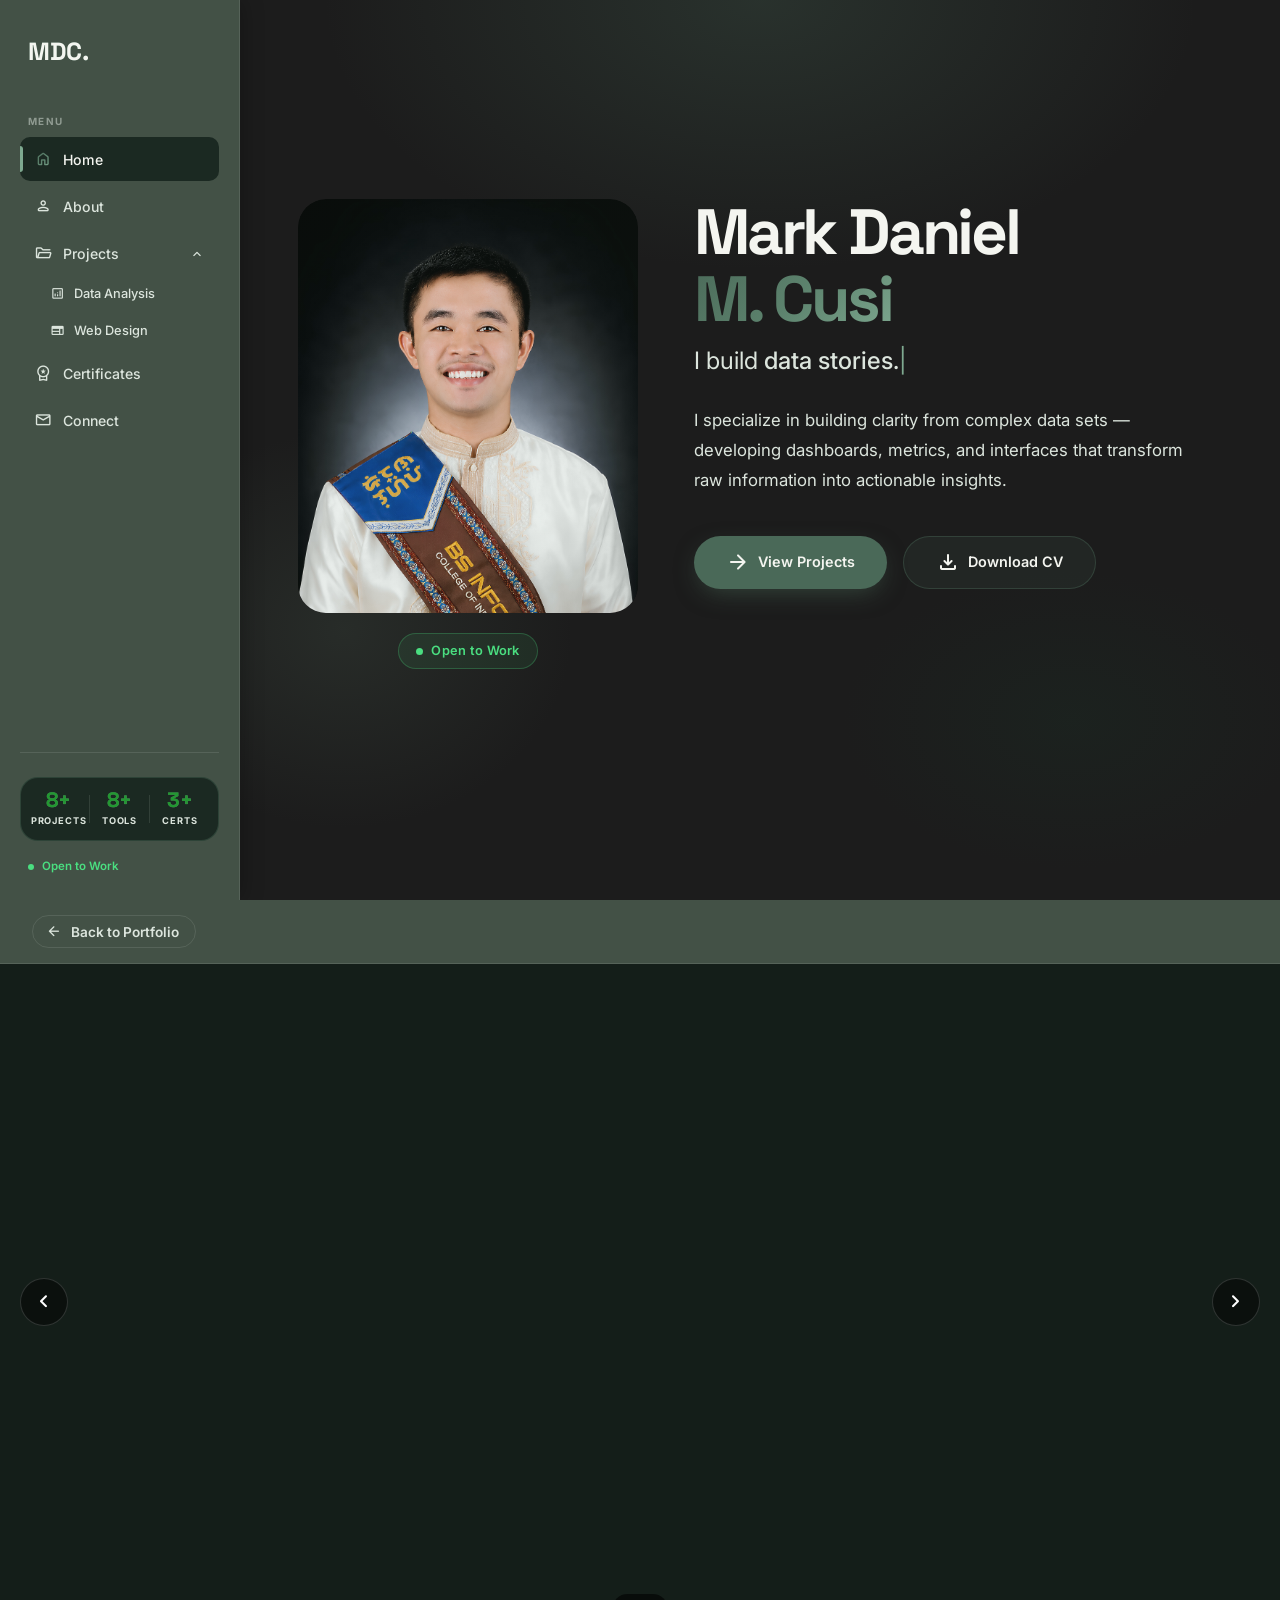
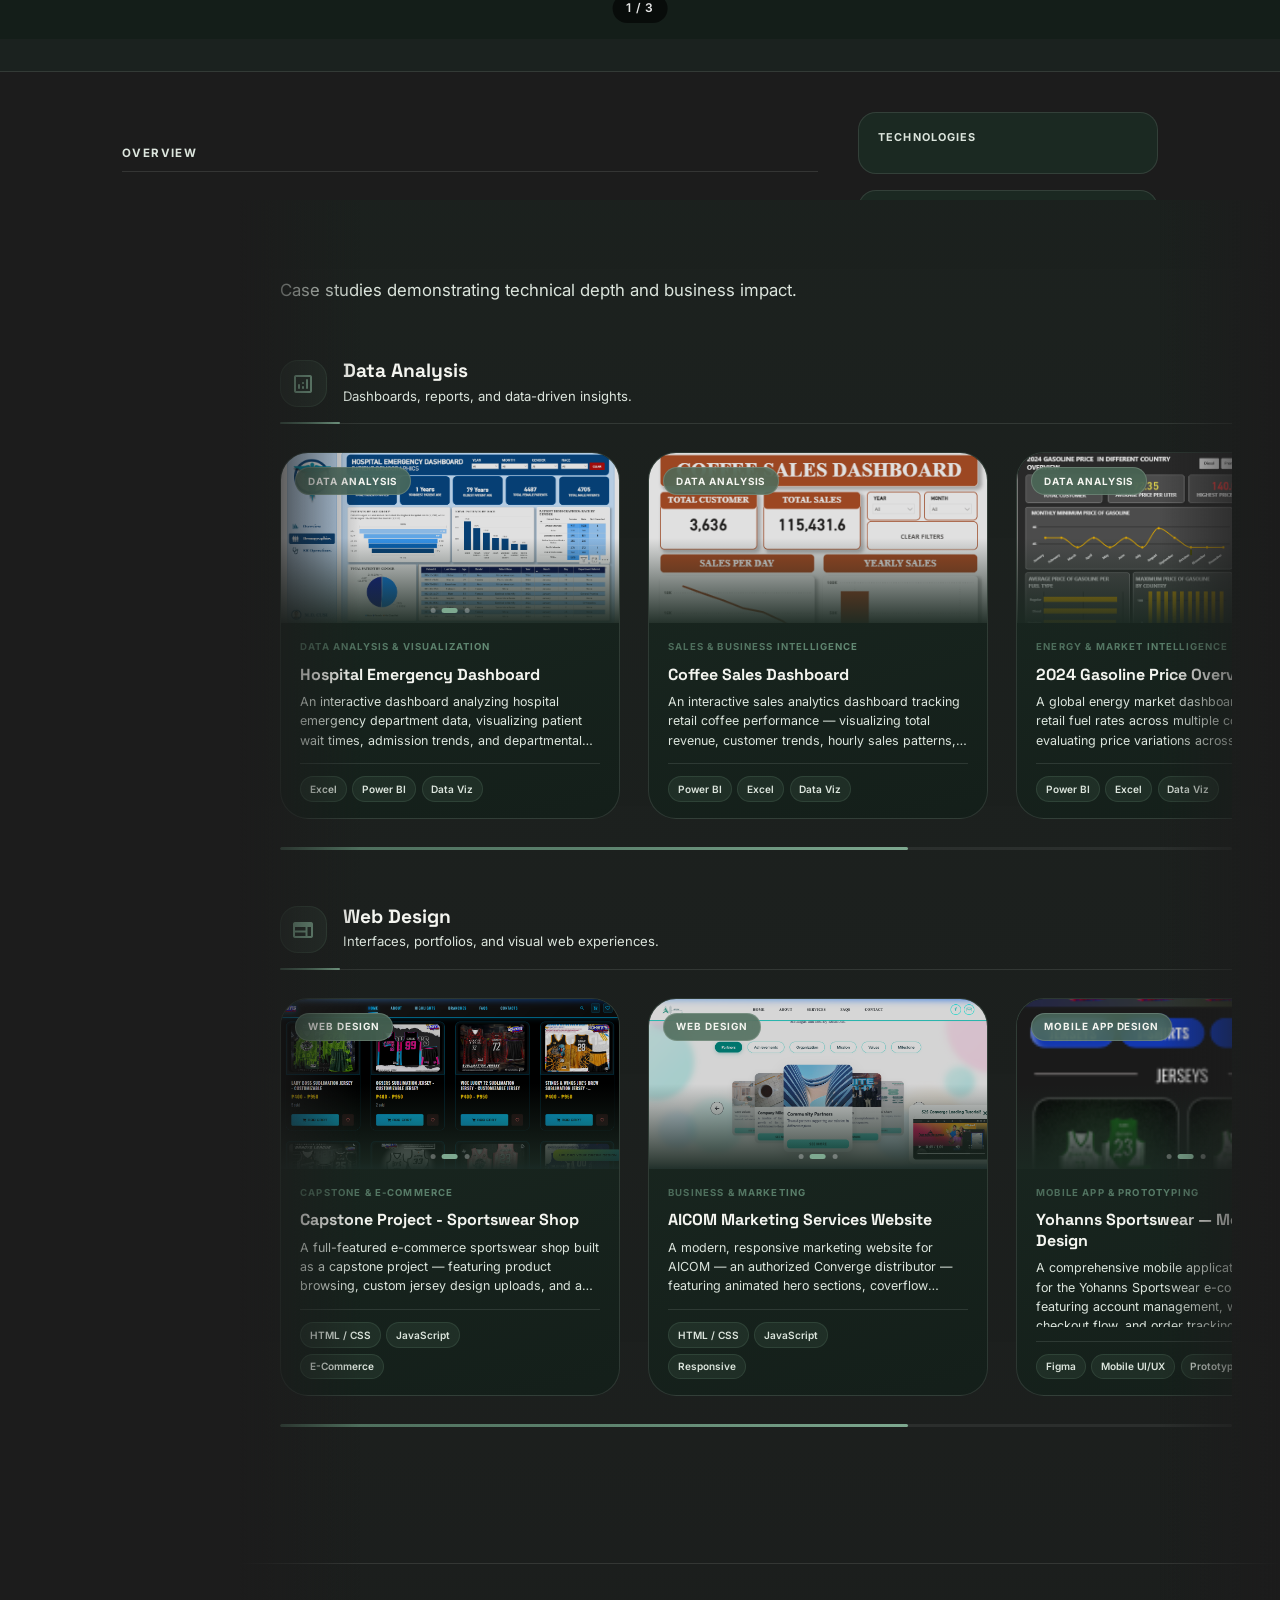
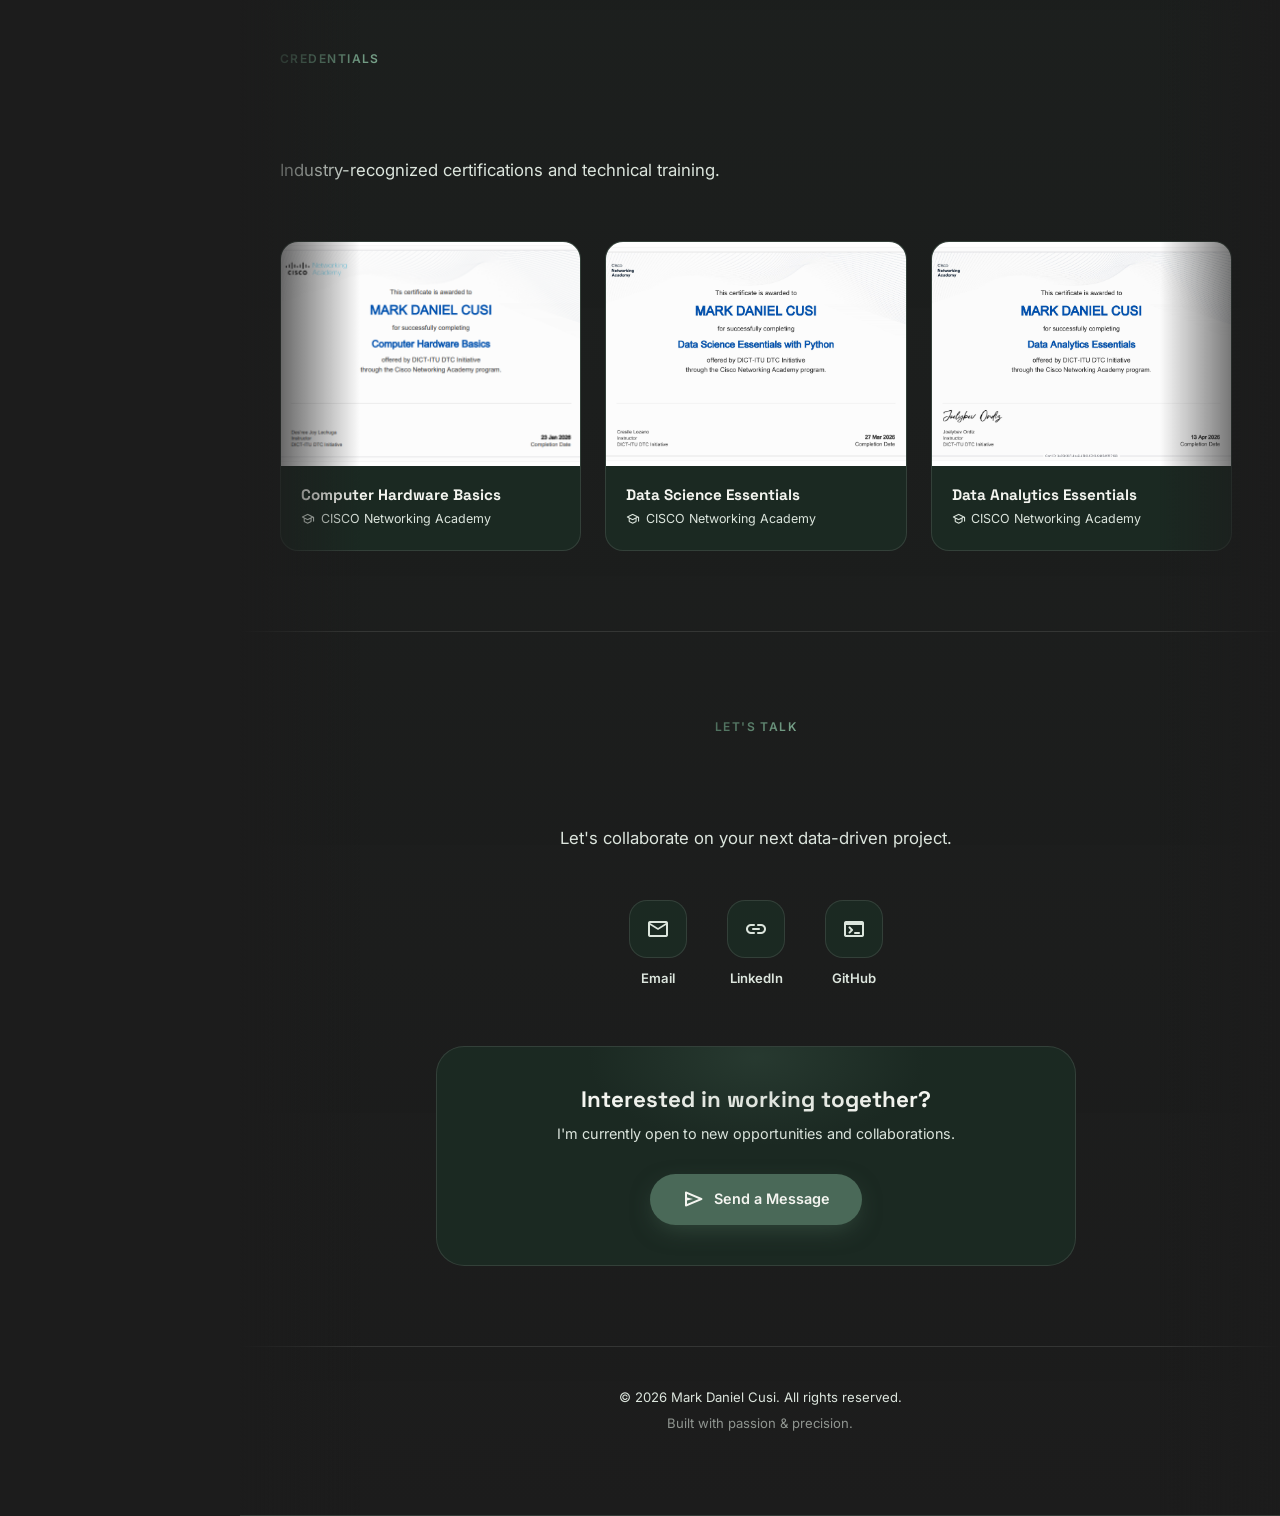
==== commit eb7aab33: "v1" ====
--- a/index.html
+++ b/index.html
@@ -138,7 +138,7 @@
                             <span class="material-symbols-rounded">arrow_forward</span>
                             View Projects
                         </a>
-                        <a href="assets/CUSI-CV.pdf" class="btn btn-ghost" target="_blank">
+                        <a href="assets\M.D.CUSI-ATS_RESUME.pdf" class="btn btn-ghost" target="_blank">
                             <span class="material-symbols-rounded">download</span>
                             Download CV
                         </a>
@@ -329,7 +329,8 @@
                         </div>
                     </div>
                     <div class="proj-grid-wrapper">
-                        <button class="proj-grid-nav prev" onclick="scrollGrid(this, -1, event)" aria-label="Previous project">
+                        <button class="proj-grid-nav prev" onclick="scrollGrid(this, -1, event)"
+                            aria-label="Previous project">
                             <span class="material-symbols-rounded">chevron_left</span>
                         </button>
                         <div class="projects-grid" id="grid-data-analysis">
@@ -492,7 +493,8 @@
                             </div>
 
                         </div>
-                        <button class="proj-grid-nav next" onclick="scrollGrid(this, 1, event)" aria-label="Next project">
+                        <button class="proj-grid-nav next" onclick="scrollGrid(this, 1, event)"
+                            aria-label="Next project">
                             <span class="material-symbols-rounded">chevron_right</span>
                         </button>
                         <div class="proj-scroll-track" onclick="trackClick(event, this)">
@@ -511,7 +513,8 @@
                         </div>
                     </div>
                     <div class="proj-grid-wrapper">
-                        <button class="proj-grid-nav prev" onclick="scrollGrid(this, -1, event)" aria-label="Previous project">
+                        <button class="proj-grid-nav prev" onclick="scrollGrid(this, -1, event)"
+                            aria-label="Previous project">
                             <span class="material-symbols-rounded">chevron_left</span>
                         </button>
                         <div class="projects-grid" id="grid-web-design">
@@ -685,7 +688,8 @@
                             </div>
 
                         </div>
-                        <button class="proj-grid-nav next" onclick="scrollGrid(this, 1, event)" aria-label="Next project">
+                        <button class="proj-grid-nav next" onclick="scrollGrid(this, 1, event)"
+                            aria-label="Next project">
                             <span class="material-symbols-rounded">chevron_right</span>
                         </button>
                         <div class="proj-scroll-track" onclick="trackClick(event, this)">
@@ -814,7 +818,8 @@
             <div class="cert-modal-content">
                 <button class="cert-modal-close" onclick="closeCertModal()">&times;</button>
                 <img class="cert-modal-image" id="certModalImage" src="" alt="">
-                <h3 id="certModalTitle" style="margin-top:1rem;text-align:center;font-size:1rem;color:var(--text);"></h3>
+                <h3 id="certModalTitle" style="margin-top:1rem;text-align:center;font-size:1rem;color:var(--text);">
+                </h3>
             </div>
         </div>
 
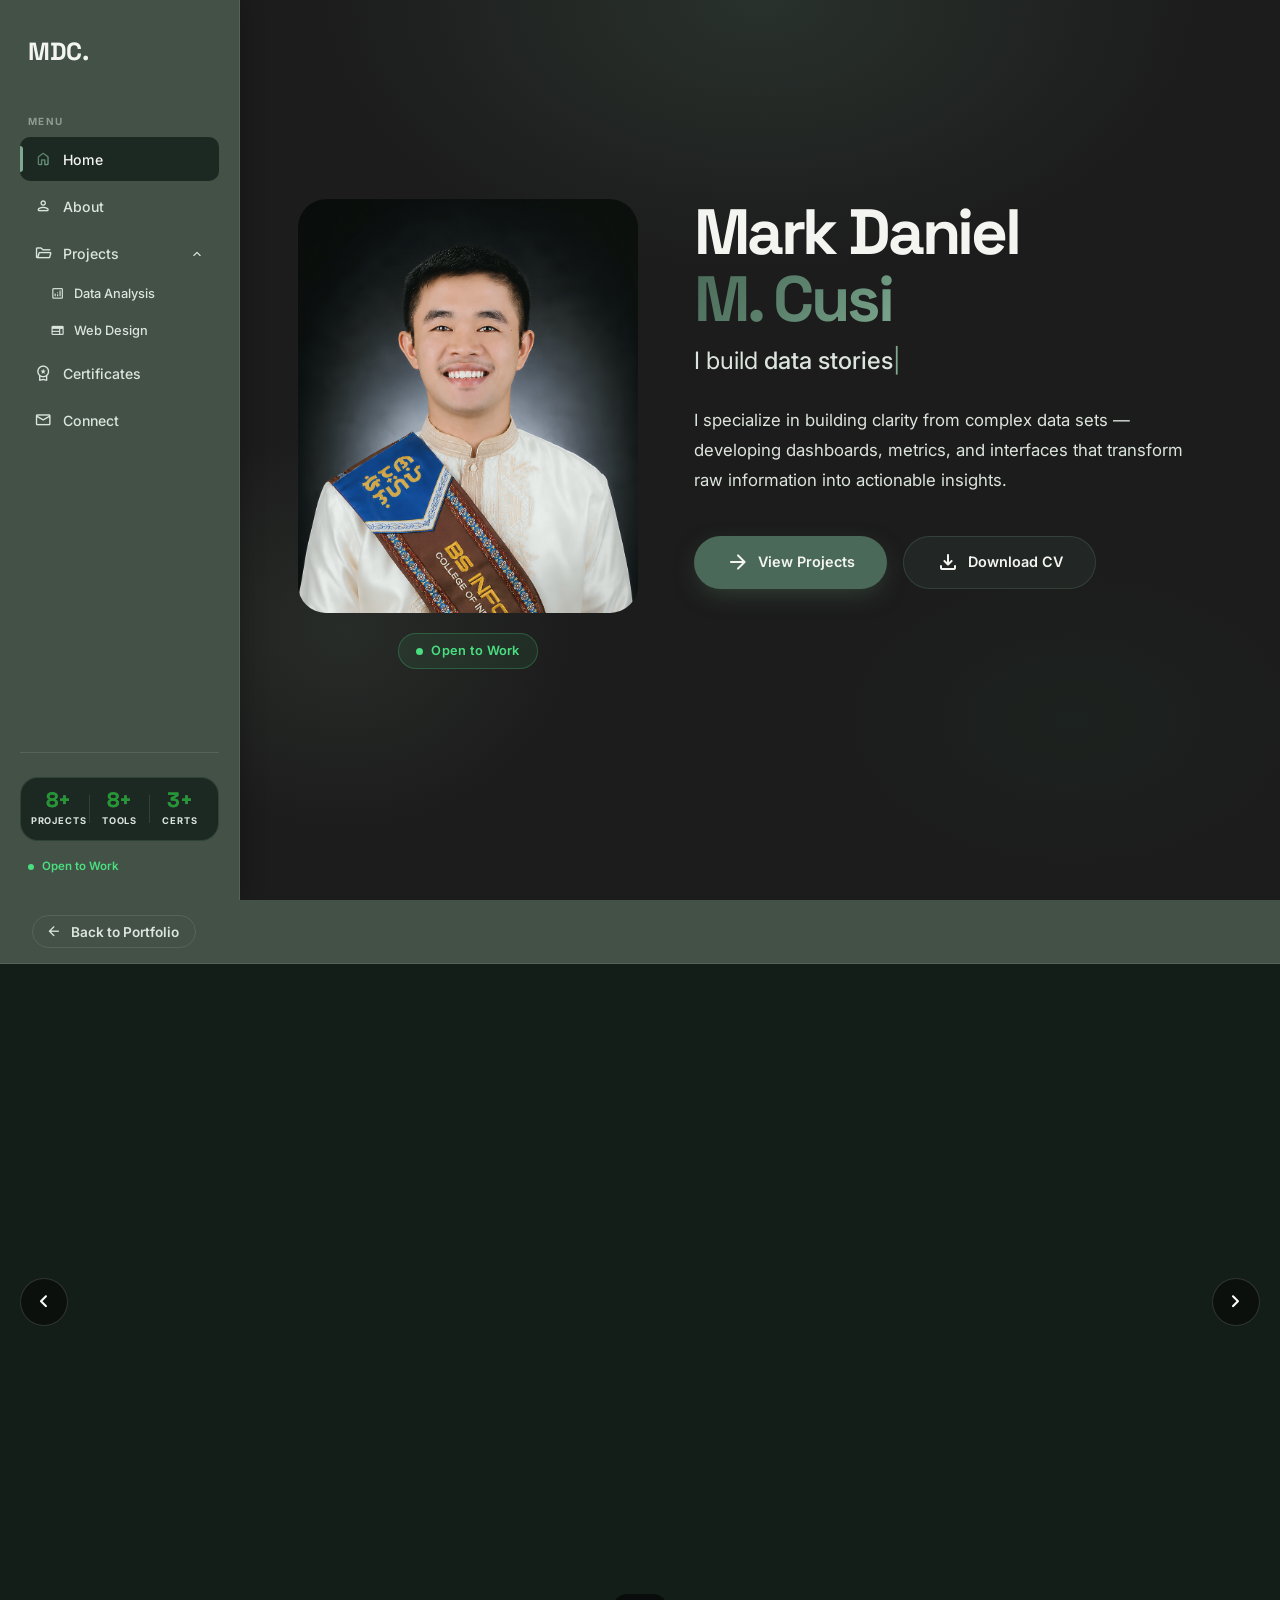
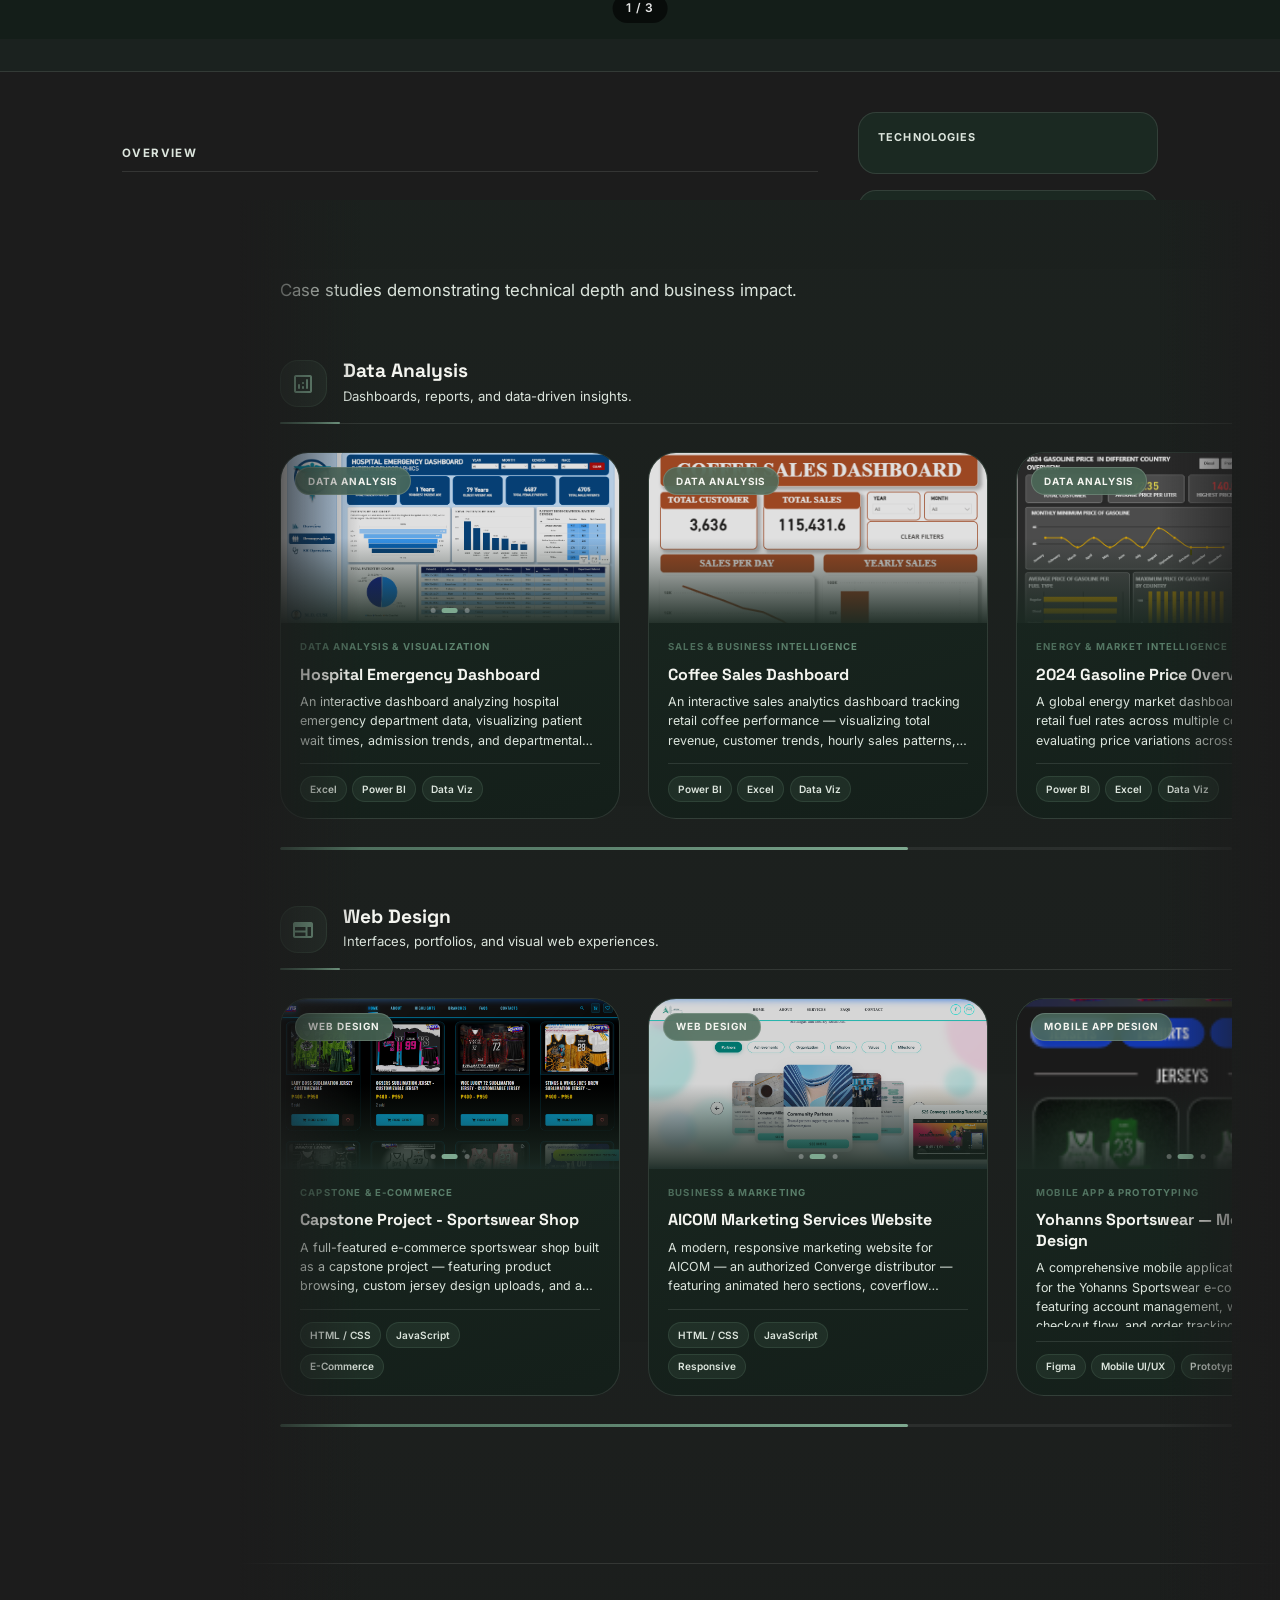
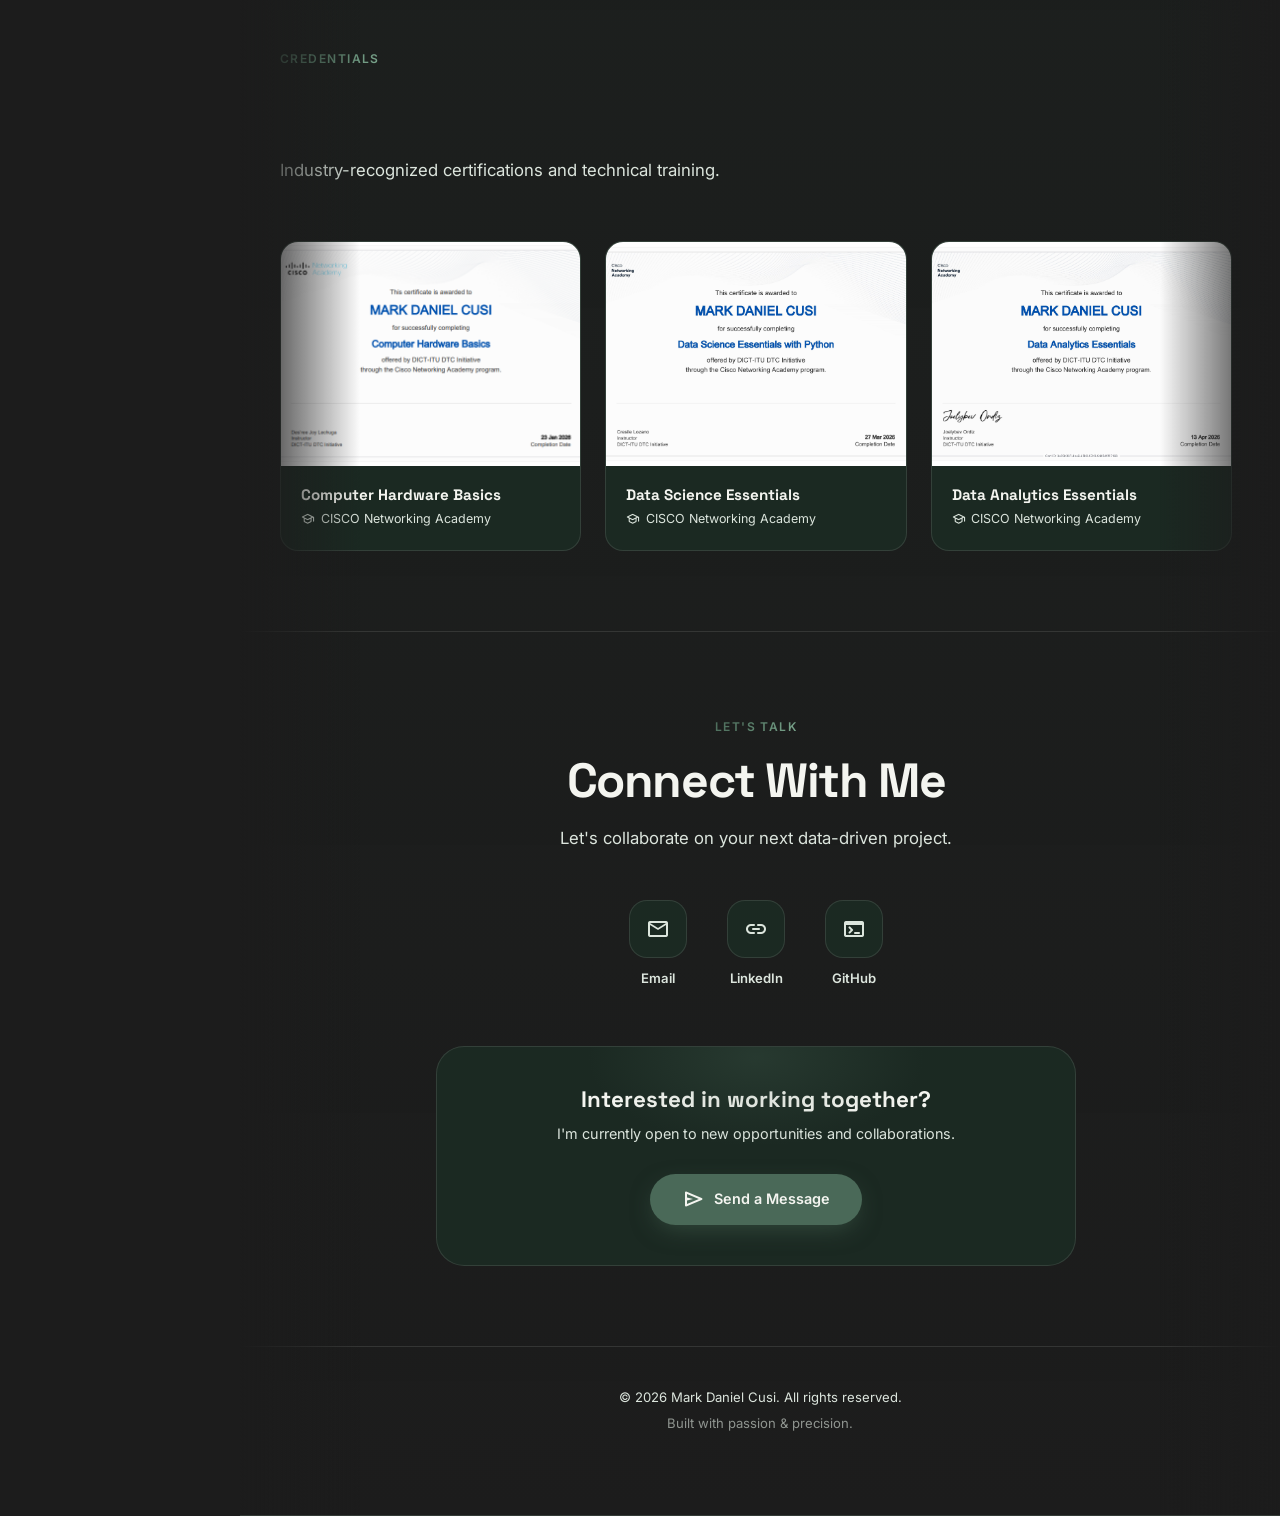
==== commit 0d49756f: "v2" ====
--- a/index.html
+++ b/index.html
@@ -138,7 +138,7 @@
                             <span class="material-symbols-rounded">arrow_forward</span>
                             View Projects
                         </a>
-                        <a href="assets\M.D.CUSI-ATS_RESUME.pdf" class="btn btn-ghost" target="_blank">
+                        <a href="assets\ATS CV.pdf" class="btn btn-ghost" target="_blank">
                             <span class="material-symbols-rounded">download</span>
                             Download CV
                         </a>
